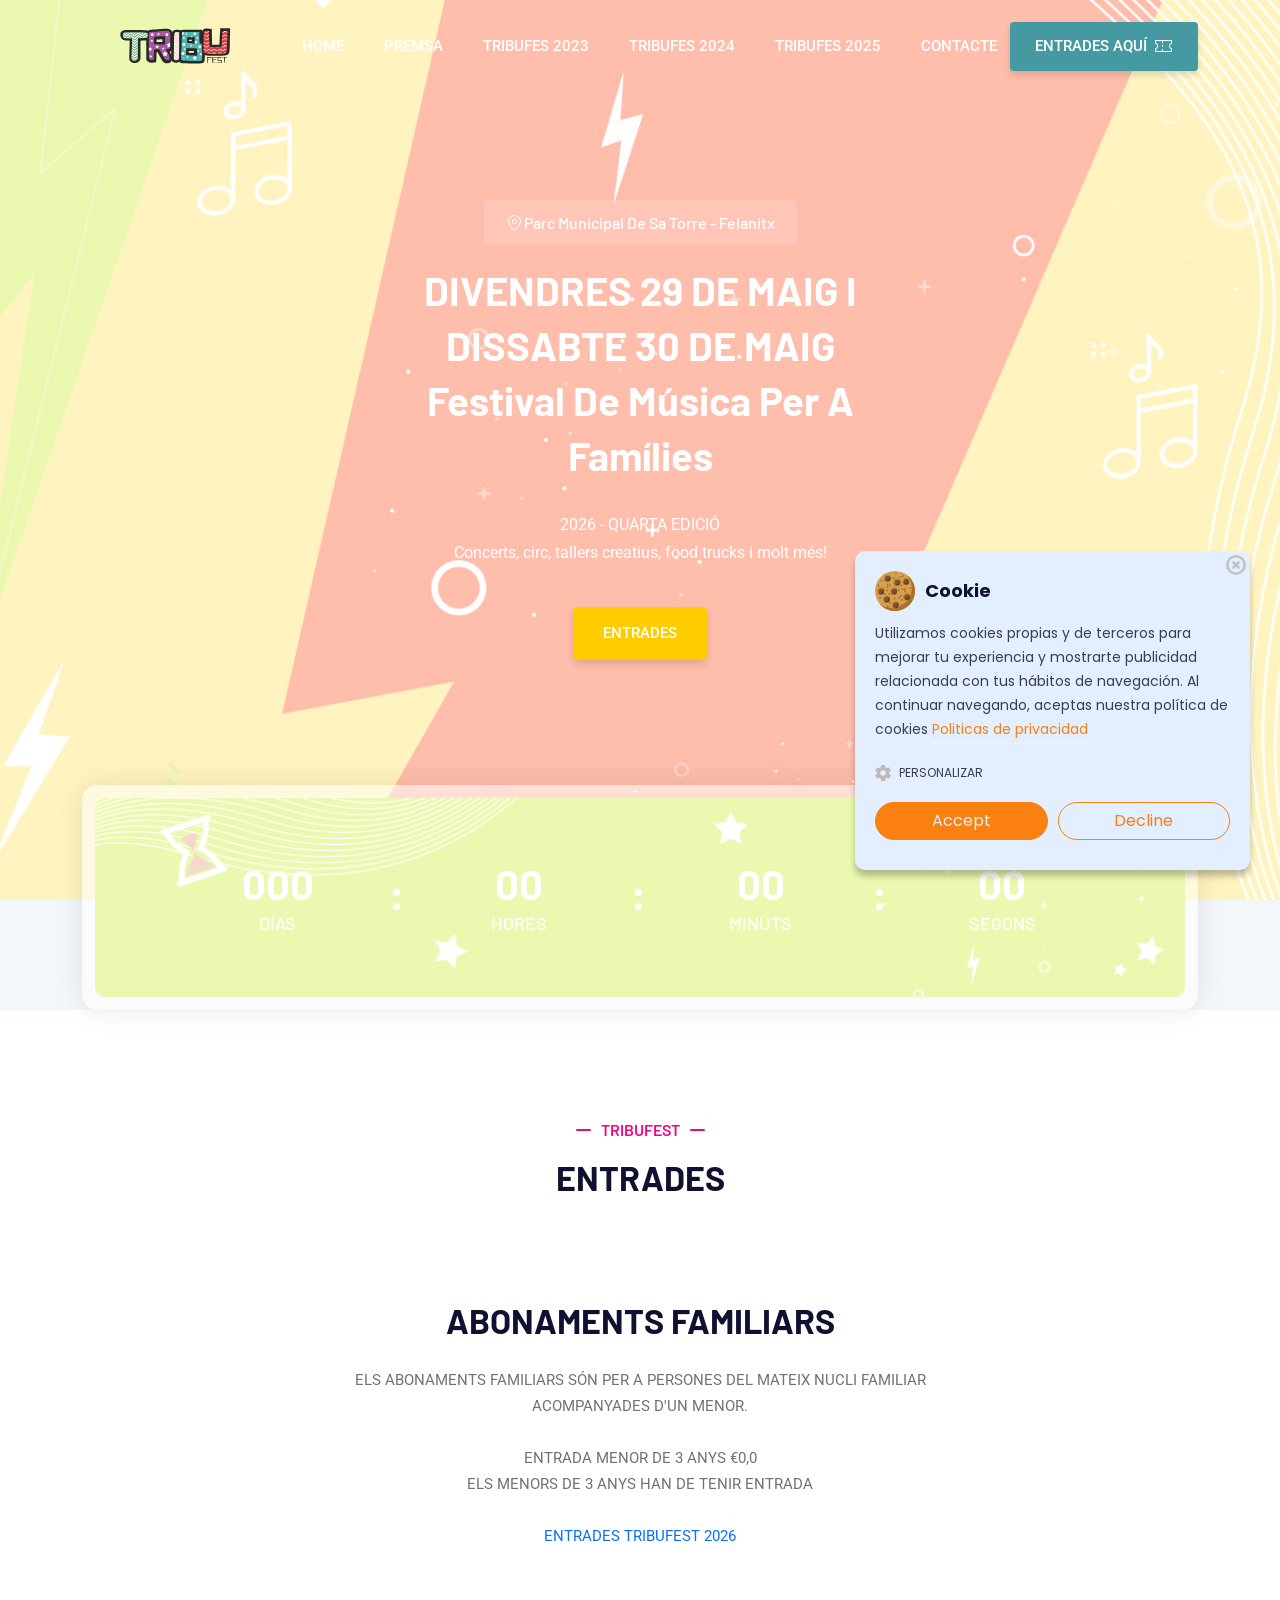
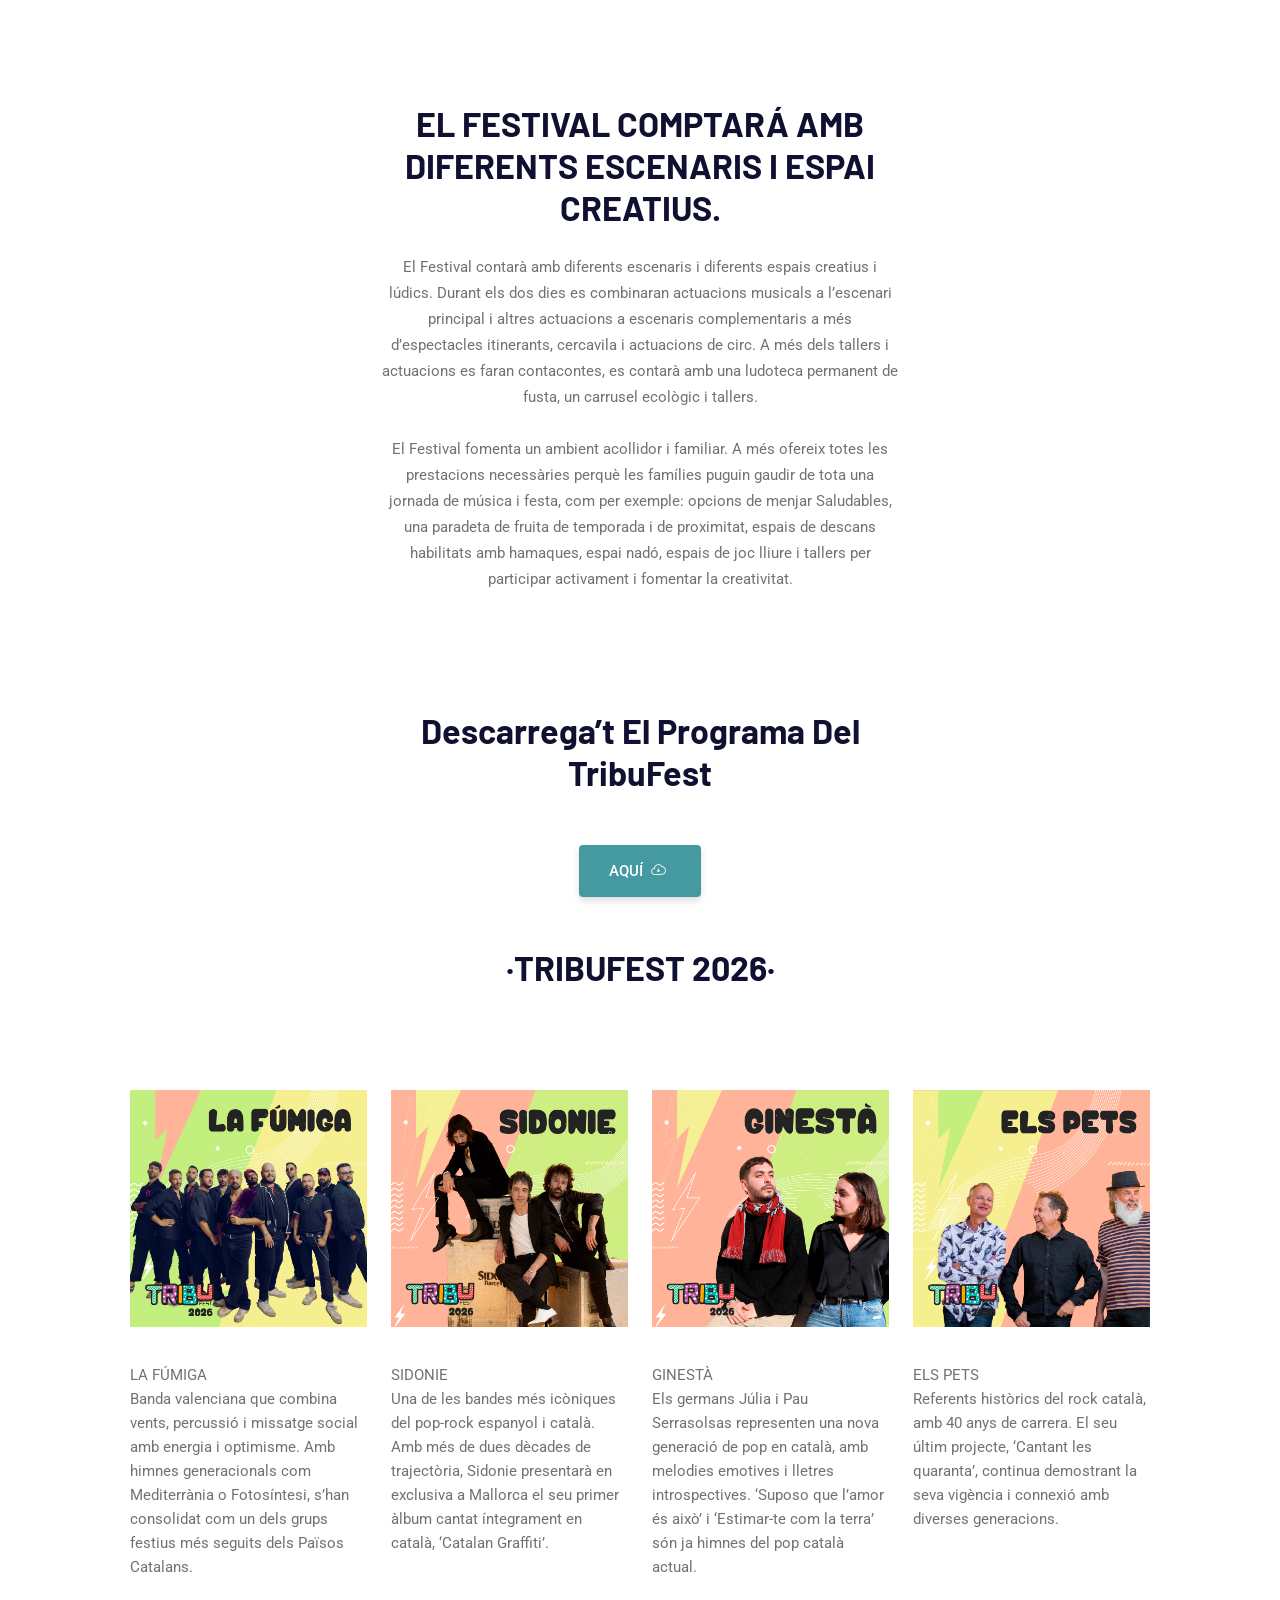
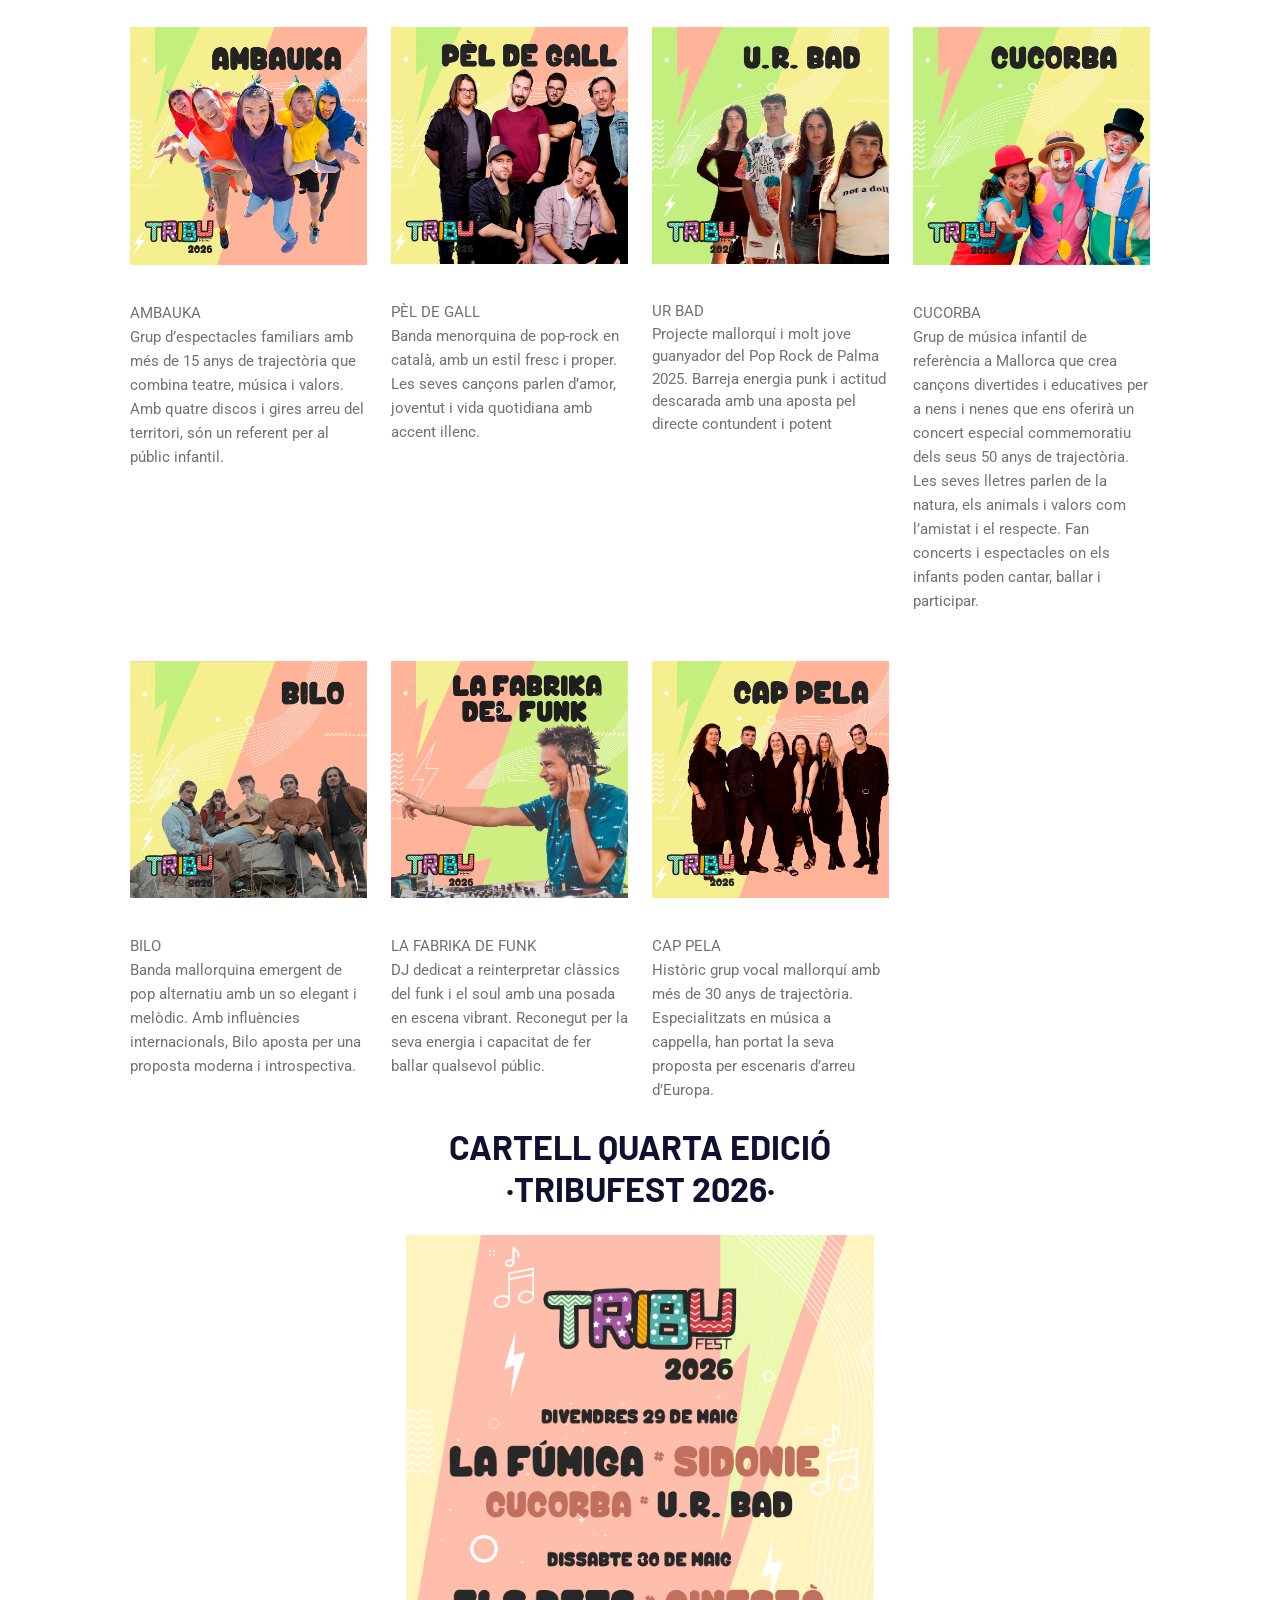
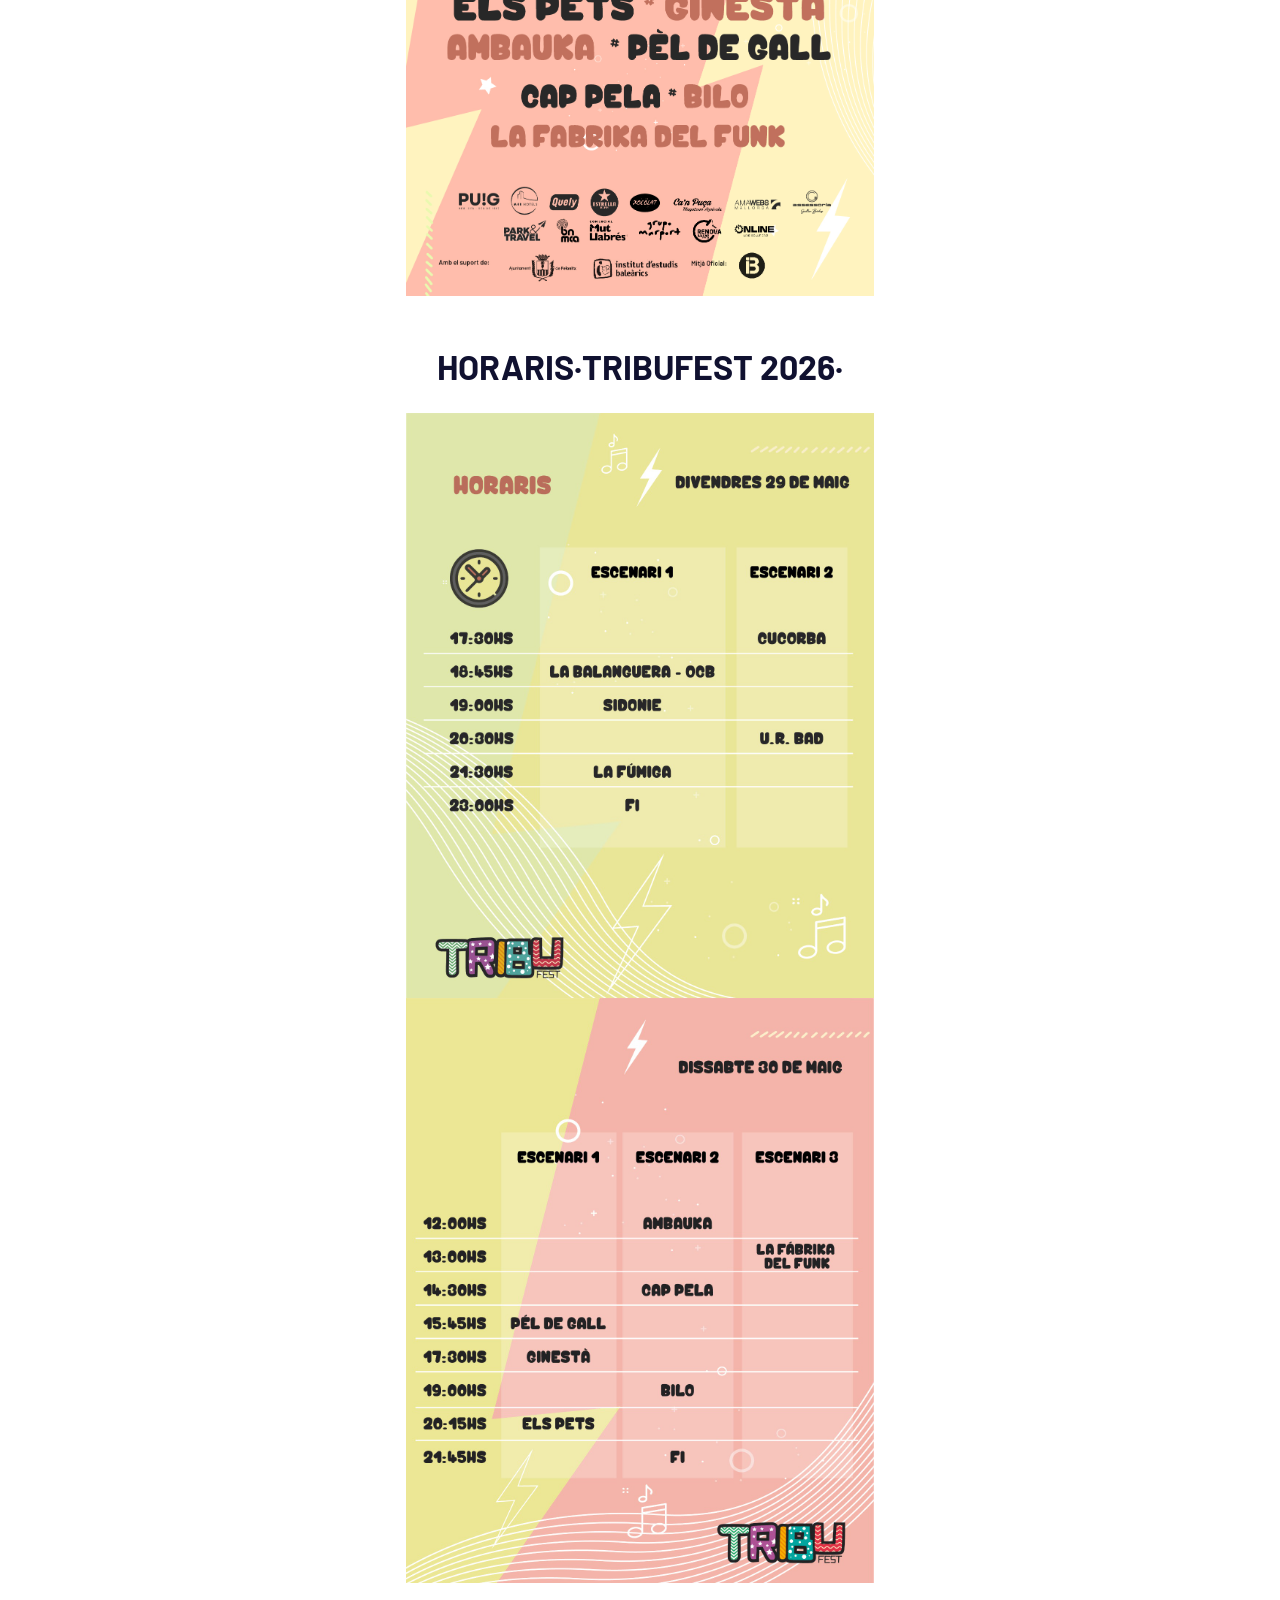
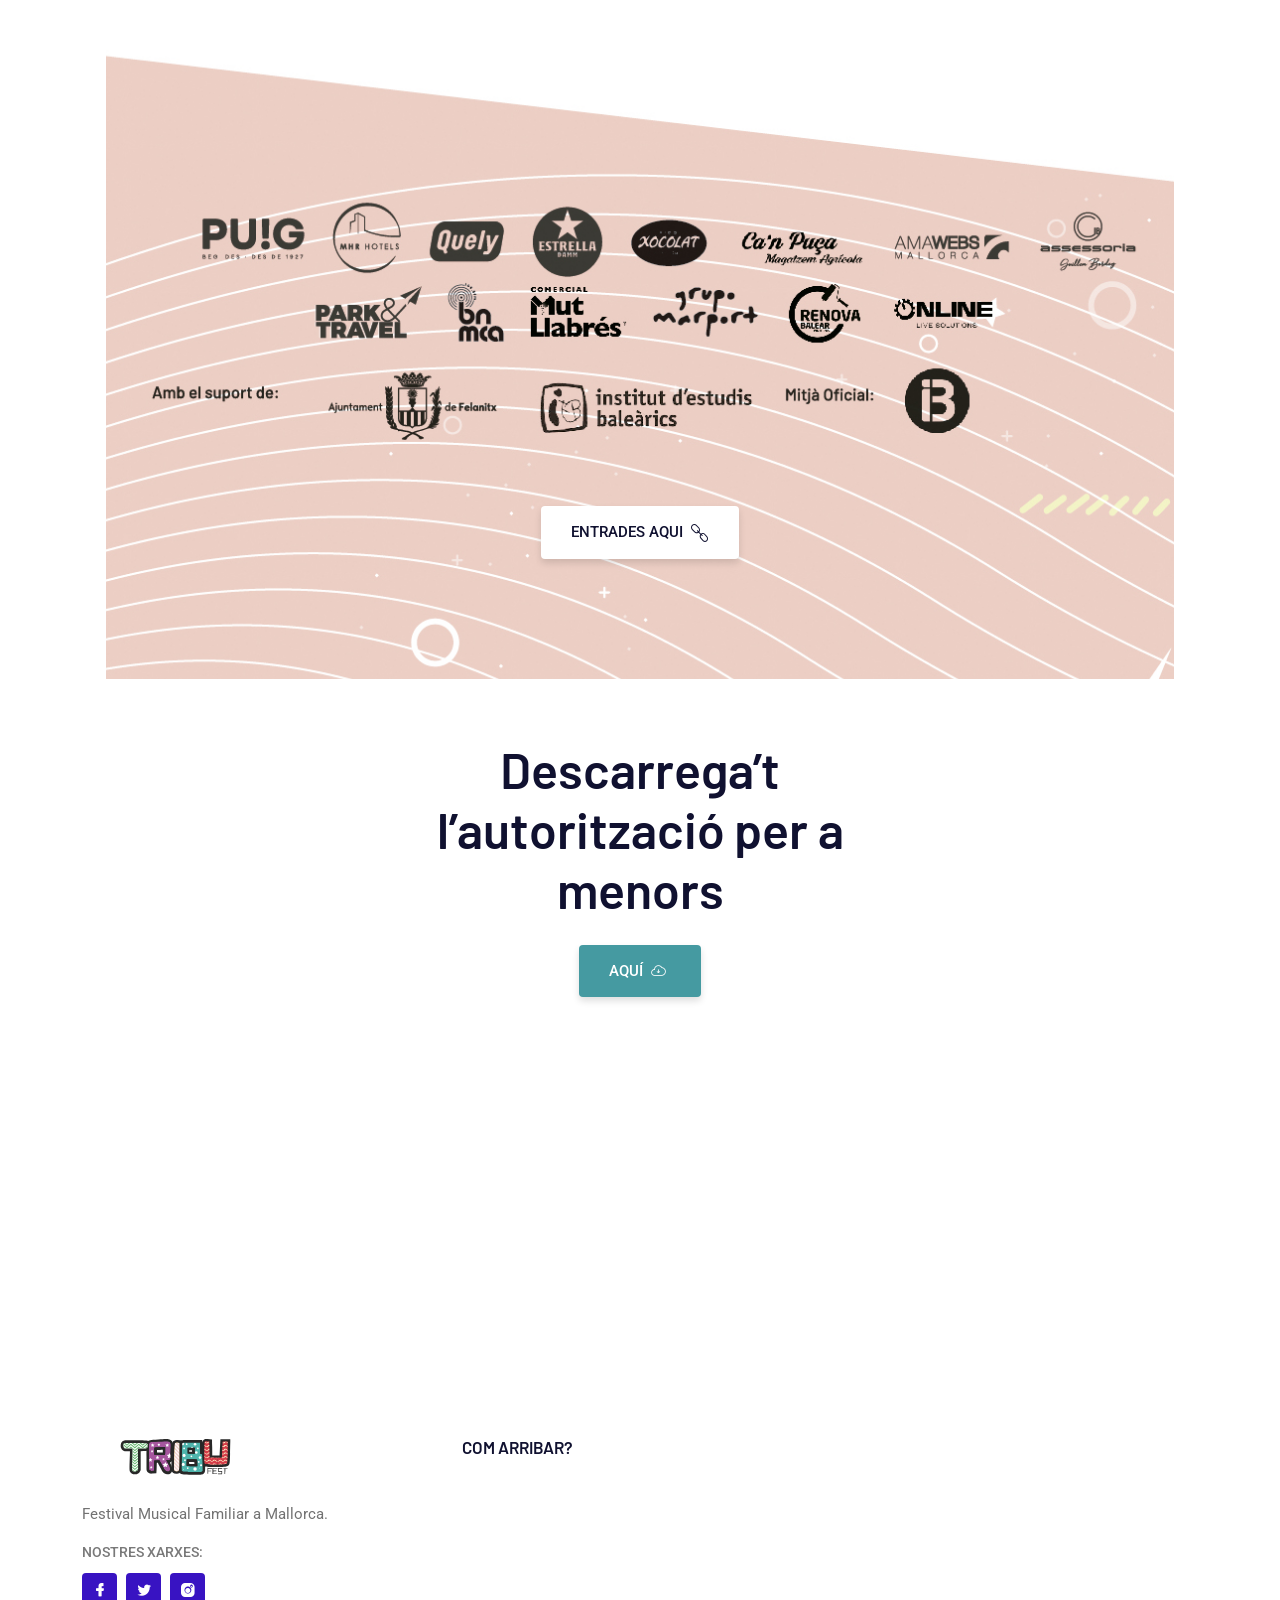
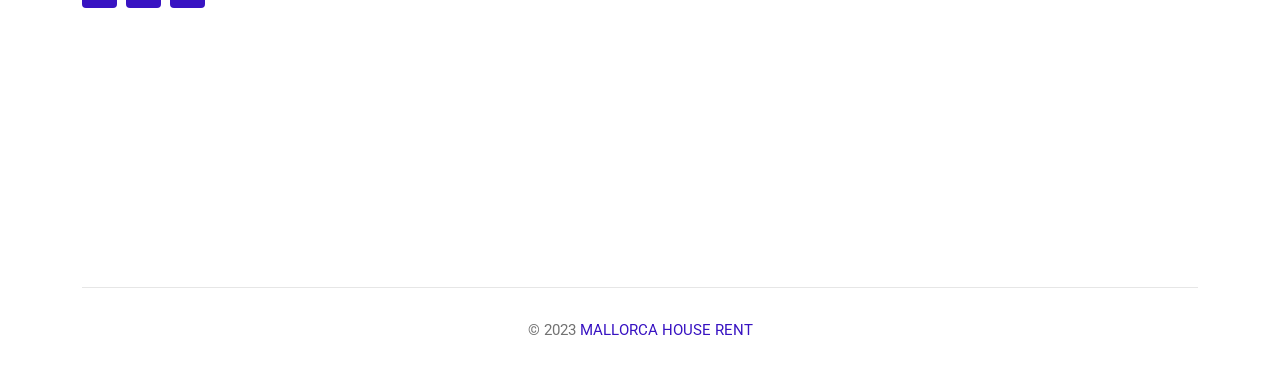
==== web/index.html @ 6c6404d5 "Importar la web publicada Co-Authored-By: Claude Opus 5.5 <noreply@anthropic.com> Claude-Session: ht" ====
<!DOCTYPE html>
<html class="no-js" lang="zxx">

<head>
    <meta charset="utf-8" />
    <meta http-equiv="x-ua-compatible" content="ie=edge" />
    <title>TRIBUFEST 2026</title>
    <meta name="description" content="" />
    <meta name="viewport" content="width=device-width, initial-scale=1" />
    <link rel="shortcut icon" type="image/x-icon" href="assets/images/favicon.svg" />

    <!-- ========================= CSS here ========================= -->
    <link rel="stylesheet" href="assets/css/bootstrap.min.css" />
    <link rel="stylesheet" href="assets/css/LineIcons.3.0.css" />
    <link rel="stylesheet" href="assets/css/animate.css" />
    <link rel="stylesheet" href="assets/css/tiny-slider.css" />
    <link rel="stylesheet" href="assets/css/glightbox.min.css" />
    <link rel="stylesheet" href="assets/css/main.css" />

<!-- Google tag (gtag.js) -->
<script async src="https://www.googletagmanager.com/gtag/js?id=AW-11187480330">
</script>
<script>
  window.dataLayer = window.dataLayer || [];
  function gtag(){dataLayer.push(arguments);}
  gtag('js', new Date());

  gtag('config', 'AW-11187480330');
</script>
</head>
 <!-- jQuery -->
    <script src="https://ajax.googleapis.com/ajax/libs/jquery/3.5.1/jquery.min.js"></script>
    
    <!-- Cookie Banner -->
    <link rel="stylesheet" href="cookiebanner.style.css">
    <script src="cookiebanner.script.js"></script>
    <style>
        *{margin:0;padding:0;text-decoration:none;list-style:none;box-sizing:border-box;}
    </style>
    <script>
        $(document).ready(function() {
            cookieBanner.init();
        });
    </script>
</head>


<body>
    <!--[if lte IE 9]>
      <p class="browserupgrade">
        You are using an <strong>outdated</strong> browser. Please
        <a href="https://browsehappy.com/">upgrade your browser</a> to improve
        your experience and security.
      </p>
    <![endif]-->

    <!-- Preloader -->
    <div class="preloader">
        <div class="preloader-inner">
            <div class="preloader-icon">
                <span></span>
                <span></span>
            </div>
        </div>
    </div>
    <!-- /End Preloader -->

    <!-- Start Header Area -->
    <header class="header navbar-area">
        <div class="container">
            <div class="row align-items-center">
                <div class="col-lg-12">
                    <div class="nav-inner">
                        <!-- Start Navbar -->
                        <nav class="navbar navbar-expand-lg">
                            <a class="navbar-brand" href="index.html">
                                <img src="assets/images/logo/logo.svg" alt="Logo">
                            </a>
                            <button class="navbar-toggler mobile-menu-btn" type="button" data-bs-toggle="collapse"
                                data-bs-target="#navbarSupportedContent" aria-controls="navbarSupportedContent"
                                aria-expanded="false" aria-label="Toggle navigation">
                                <span class="toggler-icon"></span>
                                <span class="toggler-icon"></span>
                                <span class="toggler-icon"></span>
                            </button>
                            <div class="collapse navbar-collapse sub-menu-bar" id="navbarSupportedContent">
                                <ul id="nav" class="navbar-nav ms-auto">
                                    <li class="nav-item">
                                        <a href="index.html" class="active" aria-label="Toggle navigation">HOME</a>
                                                                       </li>
                                    <li class="nav-item">
                                        <a href="" aria-label="Toggle navigation">PREMSA</a>
                                    </li>
                                    <li class="nav-item">
                                        <a href="https://www.tribufest.com/festival2023" aria-label="Toggle navigation">TRIBUFES 2023</a>
                                    </li>
                                    <li class="nav-item">
                                        <a href="https://www.tribufest.com/festival2024" aria-label="Toggle navigation">TRIBUFES 2024</a>
                                    </li>
                                                                        <li class="nav-item">
                                        <a href="https://tribufest.com/festival2025" aria-label="Toggle navigation">TRIBUFES 2025</a>
                                    </li>
            
                                    <li class="nav-item">
                                        <a href="contacto.html" aria-label="Toggle navigation">CONTACTE</a>
                                    </li>
                                </ul>
                            </div> <!-- navbar collapse -->
                            <div class="button">
                                <a href="https://entradium.com/events/tribufest-2026-felanitx" class="btn">ENTRADES AQUÍ<i class="lni lni-ticket"></i></a>
                            </div>
                        </nav>
                        <!-- End Navbar -->
                    </div>
                </div>
            </div> <!-- row -->
        </div> <!-- container -->
    </header>
    <!-- End Header Area -->

    <!-- Start Hero Area -->
    <section class="hero-area">
        <div class="main__circle"></div>
        <div class="main__circle2"></div>
        <div class="main__circle3"></div>
        <div class="main__circle4"></div>
        <div class="container">
            <div class="row align-items-center">
                <div class="col-lg-6 offset-lg-3 col-md-12 col-12">
                    <div class="hero-content">
                        <h5 class="wow zoomIn" data-wow-delay=".2s"><i class="lni lni-map-marker"></i>Parc Municipal De Sa Torre - Felanitx</h5>
                        <h2 class="wow fadeInUp" data-wow-delay=".4s"> DIVENDRES 29 DE MAIG
I DISSABTE 30 DE MAIG<br>
                        Festival de Música per a famílies</h2>
                        <p class="wow fadeInUp" data-wow-delay=".6s">2026 - QUARTA EDICIÓ<BR>
                           Concerts, circ, tallers creatius, food trucks i molt més!</p>
                        <div class="button wow fadeInUp" data-wow-delay=".8s">
                          <a href="https://entradium.com/events/tribufest-2026-felanitx/" class="btn ">ENTRADES</a>
                        </div>
                    </div>
                </div>
            </div>
        </div>
    </section>
    <!-- End Hero Area -->

    <!-- Start Count Down Area -->
    <div class="count-down">
        <div class="container">
            <div class="row">
                <div class="col-12">
                    <div class="box-head">
                        <div class="box-content">
                            <div class="box">
                                <h1 id="days">000</h1>
                                <h2 id="daystxt">DÍAS</h2>
                            </div>
                            <div class="box">
                                <h1 id="hours">00</h1>
                                <h2 id="hourstxt">HORES</h2>
                            </div>
                            <div class="box">
                                <h1 id="minutes">00</h1>
                                <h2 id="minutestxt">MINUTS</h2>
                            </div>
                            <div class="box">
                                <h1 id="seconds">00</h1>
                                <h2 id="secondstxt">SEGONS</h2>
                            </div>
                        </div>
                    </div>
                </div>
            </div>
        </div>
    </div>
    <!-- End Count Down Area -->

  

    <!-- Start Pricing Table Area -->
    <section id="pricing" class="pricing-table section extra-page bg-white">
        <div class="container">
            <div class="row">
                <div class="col-12">
                    <div class="section-title">
                        <h3 class="wow zoomIn" data-wow-delay=".2s">TRIBUFEST</h3>
                      <h2 class="wow fadeInUp" data-wow-delay=".4s">
  ENTRADES</h2>
                        <p class="wow fadeInUp" data-wow-delay=".6s">&nbsp;</p>
                    </div>
                </div>
            </div>
            <div class="row">
                <div class="col-lg-4 col-md-6 col-12 wow fadeInUp" data-wow-delay=".4s">
                   
</div>
</div>



   </div>
<div class=section-title>

<h2 class="wow fadeInUp" data-wow-delay=.4s>ABONAMENTS FAMILIARS</h2>
<p>ELS ABONAMENTS FAMILIARS SÓN PER A PERSONES DEL MATEIX NUCLI FAMILIAR ACOMPANYADES D'UN MENOR.</p>
<p>&nbsp;</p>
<p>ENTRADA MENOR DE 3 ANYS €0,0</p>
<p>ELS MENORS DE 3 ANYS HAN DE TENIR ENTRADA</p>
<p>&nbsp;</p>
<p><a href='https://widget.tribufest.com/events/tribufest-2026-felanitx' class='cro-widget'>ENTRADES TRIBUFEST 2026 </a><script type="text/javascript" src='https://core.entradium.com/widget_import_all.js'></script>
</p>
<p class="wow fadeInUp" data-wow-delay=.6s>&nbsp;</p>
<p class="wow fadeInUp" data-wow-delay=.6s>&nbsp;</p>
<p class="wow fadeInUp" data-wow-delay=.6s>&nbsp;</p>
<p class="wow fadeInUp" data-wow-delay=.6s>&nbsp;</p>
</div>
</div>
 <!-- End Call Action Area -->
 

</div>
</div>
</div>
</div>
 <div class=container>
<div class=row>
<div class=col-12>
<div class=section-title>

<h2 class="wow fadeInUp" data-wow-delay=.4s>EL fESTIVAL cOMPTARÁ aMB dIFERENTS eSCENARIS i  eSPAI cREATIUS.</h2>
<p class="wow fadeInUp" data-wow-delay=.6s>El Festival contarà amb diferents escenaris i diferents espais creatius i lúdics.  Durant els dos dies es combinaran actuacions musicals a l’escenari principal i  altres actuacions a escenaris complementaris a més d’espectacles itinerants, cercavila i actuacions de circ. A més dels tallers i actuacions es faran contacontes, es contarà amb una ludoteca permanent de fusta, un carrusel  ecològic i tallers.</p>
<p class="wow fadeInUp" data-wow-delay=.6s>&nbsp;</p>
<p class="wow fadeInUp" data-wow-delay=.6s>El Festival fomenta un ambient acollidor i familiar. A més ofereix totes les<br>
  prestacions necessàries perquè les famílies puguin gaudir de tota una jornada de  música i festa, com per exemple: opcions de menjar Saludables, una paradeta de  fruita de temporada i de proximitat, espais de descans habilitats amb hamaques,
  espai nadó, espais de joc lliure i tallers per participar activament i fomentar la
  creativitat.</p>
<p class="wow fadeInUp" data-wow-delay=.6s>&nbsp;</p>
</div>
 <!-- Start Call Action Area -->
  <div class=container>
<div class=row>
<div class=col-12>
<div class=section-title>

<h2 class="wow fadeInUp" data-wow-delay=.4s>
  <br>Descarrega’t el programa del TribuFest</h2>

<p class="wow fadeInUp" data-wow-delay=.6s>&nbsp;</p>
<div class="button wow fadeInUp" data-wow-delay=".8s">
                            <a href="https://www.tribufest.com/PROGRAMA_TRIBUFEST_2026.PDF"target="_blank" class="btn">AQUÍ&nbsp;&nbsp;<i class="lni lni-cloud-download"></i></a>
      </div>
</div>
</div>
</div>
 <!-- End Call Action Area -->
  <div class=container>
<div class=row>
<div class=col-12>
<div class=section-title>

<h2 class="wow fadeInUp" data-wow-delay=.4s> ·TRIBUFEST 2026· <br>
</h2>
<p class="wow fadeInUp" data-wow-delay=.6s>&nbsp;</p>
</div>
</div>
</div>
<div class=all-speakers>
<div class=row>
<div class="col-lg-3 col-md-4 col-12 wow fadeInUp" data-wow-delay=.2s>

<div class=single-speaker>
<div class=top-content>
<div class=image>
<img src="assets/images/speakers/artist-img1.jpg" alt="#" data-pagespeed-url-hash=1800162736 onload="pagespeed.CriticalImages.checkImageForCriticality(this);">
</div>

</div>
<div class=name>
<h3>&nbsp;</h3>
<p>LA FÚMIGA<br>
  Banda valenciana que combina vents, percussió i missatge social amb energia i optimisme. Amb himnes generacionals com Mediterrània o Fotosíntesi, s’han consolidat com un dels grups festius més seguits dels Països Catalans.</p>
<p>&nbsp;</p>
<p>&nbsp;</p>
</div>
</div>

</div>
<div class="col-lg-3 col-md-4 col-12 wow fadeInUp" data-wow-delay=.4s>

<div class=single-speaker>
<div class=top-content>
<div class=image>
<img src="assets/images/speakers/artist-img2.jpg" alt="#" data-pagespeed-url-hash=2094662657 onload="pagespeed.CriticalImages.checkImageForCriticality(this);">
</div>

</div>
<div class=name>
<h3>&nbsp;</h3>
<p>SIDONIE</p>
<p>Una de les bandes més icòniques del pop-rock espanyol i català. Amb més de dues dècades de trajectòria, Sidonie presentarà en exclusiva a Mallorca el seu primer àlbum cantat íntegrament en català, ‘Catalan Graffiti’.<br>
</p>
<p>&nbsp;</p>
<p>&nbsp;</p>
</div>
</div>

</div>
<div class="col-lg-3 col-md-4 col-12 wow fadeInUp" data-wow-delay=.6s>

<div class=single-speaker>
<div class=top-content>
<div class=image>
<img src="assets/images/speakers/artist-img4.jpg" alt="#" data-pagespeed-url-hash=2389162578 onload="pagespeed.CriticalImages.checkImageForCriticality(this);">
</div>

</div>
<div class=name>
<h3>&nbsp;</h3>
<p>GINESTÀ<br>
  Els germans Júlia i Pau Serrasolsas representen una nova generació de pop en català, amb melodies emotives i lletres introspectives. ‘Suposo que l’amor és això’ i ‘Estimar-te com la terra’ són ja himnes del pop català actual.</p>
<p>&nbsp;</p>
<p>&nbsp;</p>
</div>
</div>

</div>
<div class="col-lg-3 col-md-4 col-12 wow fadeInUp" data-wow-delay=.8s>

<div class=single-speaker>
<div class=top-content>
<div class=image>
<img src="assets/images/speakers/artist-img3.jpg" alt="#" data-pagespeed-url-hash=2683662499 onload="pagespeed.CriticalImages.checkImageForCriticality(this);">
</div>
</div>
<div class=name>
<h3>&nbsp;</h3>
<p>ELS PETS<br>
  Referents històrics del rock català, amb 40 anys de carrera. El seu últim projecte, ‘Cantant les quaranta’, continua demostrant la seva vigència i connexió amb diverses generacions.</p>
<p>&nbsp;</p>
</div>
</div>

</div>
<div class="col-lg-3 col-md-4 col-12 wow fadeInUp" data-wow-delay=.8s>

<div class=single-speaker>
<div class=top-content>
<div class=image>
<img src="assets/images/speakers/artist-img5.jpg" alt="#" data-pagespeed-url-hash=2683662499 onload="pagespeed.CriticalImages.checkImageForCriticality(this);">
</div>
</div>
<div class=name>
<h3>&nbsp;</h3>
<p>AMBAUKA<br>
  Grup d’espectacles familiars amb més de 15 anys de trajectòria que combina teatre, música i valors. Amb quatre discos i gires arreu del territori, són un referent per al públic infantil.<br>
</p>
<p>&nbsp;</p>
<p>&nbsp;</p>
</div>
</div>

</div>
<div class="col-lg-3 col-md-4 col-12 wow fadeInUp" data-wow-delay=.4s>

<div class=single-speaker>
<div class=top-content>
<div class=image>
<img src="assets/images/speakers/artist-img6.jpg" alt="#" data-pagespeed-url-hash=3272662341 onload="pagespeed.CriticalImages.checkImageForCriticality(this);">
</div>

</div>
<div class=name>
<h3>&nbsp;</h3>
<p>PÈL DE GALL<br>
  Banda menorquina de pop-rock en català, amb un estil fresc i proper. Les seves cançons parlen d’amor, joventut i vida quotidiana amb accent illenc.</p>
<p>&nbsp;</p>
</div>
</div>

</div>
<div class="col-lg-3 col-md-4 col-12 wow fadeInUp" data-wow-delay=.6s>

<div class=single-speaker>
<div class=top-content>
<div class=image>
<img src="assets/images/speakers/artist-img7.jpg" alt="#" data-pagespeed-url-hash=3567162262 onload="pagespeed.CriticalImages.checkImageForCriticality(this);">
</div>

</div>
<h3>&nbsp;</h3>
UR BAD<br>
Projecte mallorquí i molt jove guanyador del Pop Rock de Palma 2025. Barreja energia punk i actitud descarada amb una aposta pel directe contundent i potent</div>

</div>
<div class="col-lg-3 col-md-4 col-12 wow fadeInUp" data-wow-delay=.8s>

<div class=single-speaker>
<div class=top-content>
<div class=image>
<img src="assets/images/speakers/artist-img8.jpg" alt="#" data-pagespeed-url-hash=2683662499 onload="pagespeed.CriticalImages.checkImageForCriticality(this);">
</div>
</div>
<div class=name>
<h3>&nbsp;</h3>
<p>CUCORBA<br>
  Grup de música infantil de referència a Mallorca que crea cançons divertides i educatives per a nens i nenes que ens oferirà un concert especial commemoratiu dels seus 50 anys de trajectòria. Les seves lletres parlen de la natura, els animals i valors com l’amistat i el respecte. Fan concerts i espectacles on els infants poden cantar, ballar i participar.</p>
<p>&nbsp;</p>
<p>&nbsp;</p>
</div>
</div>
</div>
<div class="col-lg-3 col-md-4 col-12 wow fadeInUp" data-wow-delay=.8s>

<div class=single-speaker>
<div class=top-content>
<div class=image>
<img src="assets/images/speakers/artist-img9.jpg" alt="#" data-pagespeed-url-hash=2683662499 onload="pagespeed.CriticalImages.checkImageForCriticality(this);">
</div>
</div>
<div class=name>
<h3>&nbsp;</h3>
<p>BILO<br>
  Banda mallorquina emergent de pop alternatiu amb un so elegant i melòdic. Amb influències internacionals, Bilo aposta per una proposta moderna i introspectiva.</p>
<p>&nbsp;</p>
</div>
</div>
</div>
<div class="col-lg-3 col-md-4 col-12 wow fadeInUp" data-wow-delay=.8s>

<div class=single-speaker>
<div class=top-content>
<div class=image>
<img src="assets/images/speakers/artist-img10.jpg" alt="#" data-pagespeed-url-hash=2683662499 onload="pagespeed.CriticalImages.checkImageForCriticality(this);">
</div>
</div>
<div class=name>
<h3>&nbsp;</h3>
<p>LA FABRIKA DE FUNK<br>
  DJ dedicat a reinterpretar clàssics del funk i el soul amb una posada en escena vibrant. Reconegut per la seva energia i capacitat de fer ballar qualsevol públic.</p>
<p>&nbsp;</p>
<p>&nbsp;</p>
</div>
</div>
</div>
<div class="col-lg-3 col-md-4 col-12 wow fadeInUp" data-wow-delay=.8s>

<div class=single-speaker>
<div class=top-content>
<div class=image>
<img src="assets/images/speakers/artist-img11.jpg" alt="#" data-pagespeed-url-hash=2683662499 onload="pagespeed.CriticalImages.checkImageForCriticality(this);">
</div>
</div>
<div class=name>
<h3>&nbsp;</h3>
<p>CAP PELA<br>
  Històric grup vocal mallorquí amb més de 30 anys de trajectòria. Especialitzats en música a cappella, han portat la seva proposta per escenaris d’arreu d’Europa.</p>
<p>&nbsp;</p>
</div>
</div>
</div>
<div class="col-lg-3 col-md-4 col-12 wow fadeInUp" data-wow-delay=.8s>

<div class=single-speaker>
<div class=top-content>
<div class=image>
<img src="assets/images/speakers/artist-imgBLANK.jpg" alt="#" data-pagespeed-url-hash=2683662499 onload="pagespeed.CriticalImages.checkImageForCriticality(this);">
</div>
</div>
<div class=name>
<h3>&nbsp;</h3>
<p>&nbsp;</p>
<p>&nbsp;</p>
<p>&nbsp;</p>
</div>
</div>
</div>

</div>
</div>
</div>
</div>
 <div class=container>
<div class=row>
<div class=col-12>
<div class=section-title>
  <h2 class="wow fadeInUp" data-wow-delay=.4s>CARTELL QUARTA EDICIÓ ·TRIBUFEST 2026· <br>
  </h2>
  <p class="wow fadeInUp" data-wow-delay=.6s><img src="assets/images/call-action/tribufest.jpg" alt=""></p>
</div>
</div>
 <div class=container>
<div class=row>
<div class=col-12>
<div class=section-title>
  <h2 class="wow fadeInUp" data-wow-delay=.4s>HORARIS·TRIBUFEST 2026· <br>
  </h2>
  <p class="wow fadeInUp" data-wow-delay=.6s><img src="assets/images/speakers/horaris_2.jpg"><img src="assets/images/speakers/horaris_1.jpg"></p>
</div>


 <!-- Start Call Action Area -->
    <section class="call-action overlay">
        <div class="container">
            <div class="row align-items-center">
                <div class="col-lg-8 offset-lg-2 col-md-12 col-12">
                    <div class="inner-content">
                        <div class="text">
                            
                            <h2 class="wow fadeInUp" data-wow-delay=".4s">&nbsp;</h2>
                            <h2 class="wow fadeInUp" data-wow-delay=".4s">&nbsp;</h2>
                            <h2 class="wow fadeInUp" data-wow-delay=".4s"><br></h2>
                            <h2 class="wow fadeInUp" data-wow-delay=".4s">&nbsp;</h2>
                            <h2 class="wow fadeInUp" data-wow-delay=".4s">&nbsp;</h2>
                            <p data-wow-delay=".4s">&nbsp;</p>
                          <p data-wow-delay=".4s">&nbsp;</p>
                        </div>
                        <div class="button wow fadeInUp" data-wow-delay=".8s">
                          <a href="https://entradium.com/events/tribufest-2026-felanitx/"target="_blank" class="btn">ENTRADES AQUI<i class="lni lni-link"></i></i></i></a>
                        </div>
                    </div>
                </div>
            </div>
        </div>
    </section>
    <!-- End Call Action Area -->
<div class=container>
<div class=row>
<div class=col-12>
<div class=section-title>

<h1 class="wow fadeInUp" data-wow-delay=.4s>
  <br>Descarrega’t l’autorització per a menors</h1>

<p class="wow fadeInUp" data-wow-delay=.6s>&nbsp;</p>
<div class="button wow fadeInUp" data-wow-delay=".8s">
                          <a href="https://www.tribufest.com/AUTORITZACIO DE MENOR.pdf"target="_blank" class="btn">AQUÍ&nbsp;&nbsp;<i class="lni lni-cloud-download"></i></a>
      </div>
</div>
</div>
</div>
</div>
 <div class=container>
<div class=row>
<div class=col-12>
<div class=section-title>
  <p class="wow fadeInUp" data-wow-delay=.6s>&nbsp;</p>
  <p class="wow fadeInUp" data-wow-delay=.6s>&nbsp;</p>
  <p class="wow fadeInUp" data-wow-delay=.6s>&nbsp;</p>
  <p class="wow fadeInUp" data-wow-delay=.6s>&nbsp;</p>
<p class="wow fadeInUp" data-wow-delay=.6s>&nbsp;</p>
</div>
</div>
</div>

</div>
</div>
</div>
</div>
 
                    </div>
                </div>
            </div>
        </div>
    </section>
    
</div>
</div>
</div>

    <!-- Start Footer Area -->
    <footer class="footer">
        <!-- Start Footer Top -->
        <div class="footer-top">
            <div class="container">
                <div class="inner-content">
                    <div class="row">
                        <div class="col-lg-4 col-md-6 col-12">
                            <!-- Single Widget -->
                            <div class="single-footer f-about">
                                <div class="logo">
                                    <a href="index.html">
                                        <img src="assets/images/logo/dark-logo.svg" alt="#">
                                    </a>
                                </div>
                                <p>Festival Musical Familiar a Mallorca.</p>
                                <span class="social-title">
                                    NOSTRES XARXES:
                                </span>
                                <ul class="social">
                                    <li>
                                        <a href="https://www.facebook.com/profile.php?id=100089940652784"><i class="lni lni-facebook-filled"></i></a>
                                    </li>
                                    <li>
                                        <a href="https://twitter.com/tribufest?t=xeV65v8RTWvbNo2dMLuTng&s=08"><i class="lni lni-twitter-filled"></i></a>
                                    </li>
                                    <li>
                                        <a href="https://www.instagram.com/tribu.fest"><i class="lni lni-instagram-filled"></i></a>
                                    </li>
                                   
                                </ul>
                            </div>
                            <!-- End Single Widget -->
                        </div>
                        <div class="col-lg-2 col-md-6 col-12">
                            <!-- Single Widget -->
                            <div class="single-footer f-link">
                                <h3>COM ARRIBAR?</h3>
                                <ul>
                                    <li><iframe src="https://www.google.com/maps/embed?pb=!1m18!1m12!1m3!1d3079.949258493812!2d3.1520268749846894!3d39.470475012689114!2m3!1f0!2f0!3f0!3m2!1i1024!2i768!4f13.1!3m3!1m2!1s0x12964db916952b6f%3A0xd87fd1fcb30a032c!2sParc%20Municipal%20de%20la%20Torre!5e0!3m2!1ses-419!2sar!4v1682605754274!5m2!1ses-419!2sar" width="400" height="300" style="border:0;" allowfullscreen="" loading="lazy" referrerpolicy="no-referrer-when-downgrade"></iframe></li>
                                    <li></li>
                                    <li></li>
                                    <li></li>
                                    <li></li>
                                </ul>
                            </div>
                            <!-- End Single Widget -->
                       
                            <!-- End Single Widget -->
                       
                            <!-- End Single Widget -->
                        </div>
                    </div>
                </div>
            </div>
        </div>
        <!--/ End Footer Top -->
        <!-- Start Copyright Area -->
        <div class="copyright">
            <div class="container">
                <div class="inner-content">
                    <div class="row">
                        <div class="col-12">
                            <p class="copyright-text">© 2023  <a href="https://www.mallorcahouserent.com/"
                                    rel="https://www.mallorcahouserent.com/" target="_blank">MALLORCA HOUSE RENT </a>
                            </p>
                        </div>
                    </div>
                </div>
            </div>
        </div>
        <!-- End Copyright Area -->
    </footer>
    <!--/ End Footer Area -->

    <!-- ========================= scroll-top ========================= -->
    <a href="#" class="scroll-top">
        <i class="lni lni-chevron-up"></i>
    </a>

    <!-- ========================= JS here ========================= -->
    <script src="assets/js/bootstrap.min.js"></script>
    <script src="assets/js/wow.min.js"></script>
    <script src="assets/js/tiny-slider.js"></script>
    <script src="assets/js/glightbox.min.js"></script>
    <script src="assets/js/count-up.min.js"></script>
    <script src="assets/js/main.js"></script>
    <script>
        //========= glightbox
        GLightbox({
            'href': 'https://www.youtube.com/watch?v=Gxw45q3Ga3k',
            'type': 'video',
            'source': 'youtube', //vimeo, youtube or local
            'width': 900,
            'autoplayVideos': true,
        });

        //========= testimonial 
        tns({
            container: '.testimonial-slider',
            items: 3,
            slideBy: 'page',
            autoplay: false,
            mouseDrag: true,
            gutter: 0,
            nav: true,
            controls: false,
            controlsText: ['<i class="lni lni-arrow-left"></i>', '<i class="lni lni-arrow-right"></i>'],
            responsive: {
                0: {
                    items: 1,
                },
                540: {
                    items: 1,
                },
                768: {
                    items: 2,
                },
                992: {
                    items: 2,
                },
                1170: {
                    items: 3,
                }
            }
        });
    </script>
    <script>
        const finaleDate = new Date("MAY 29, 2026 11:00:00").getTime();

        const timer = () => {
            const now = new Date().getTime();
            let diff = finaleDate - now;
            if (diff < 0) {
                document.querySelector('.alert').style.display = 'block';
                document.querySelector('.container').style.display = 'none';
            }

            let days = Math.floor(diff / (1000 * 60 * 60 * 24));
            let hours = Math.floor(diff % (1000 * 60 * 60 * 24) / (1000 * 60 * 60));
            let minutes = Math.floor(diff % (1000 * 60 * 60) / (1000 * 60));
            let seconds = Math.floor(diff % (1000 * 60) / 1000);

            days <= 99 ? days = `0${days}` : days;
            days <= 9 ? days = `00${days}` : days;
            hours <= 9 ? hours = `0${hours}` : hours;
            minutes <= 9 ? minutes = `0${minutes}` : minutes;
            seconds <= 9 ? seconds = `0${seconds}` : seconds;

            document.querySelector('#days').textContent = days;
            document.querySelector('#hours').textContent = hours;
            document.querySelector('#minutes').textContent = minutes;
            document.querySelector('#seconds').textContent = seconds;

        }
        timer();
        setInterval(timer, 1000);
    </script>
</body>

</html>
---- web/assets/css/main.css ----
/*======================================
    Variables
========================================*/
/*======================================
    Normalize CSS
========================================*/
@import url("https://fonts.googleapis.com/css2?family=Roboto:ital,wght@0,300;0,400;0,500;0,700;0,900;1,100;1,300;1,400;1,500;1,700;1,900&display=swap");
@import url("https://fonts.googleapis.com/css2?family=Barlow:ital,wght@0,100;0,200;0,300;0,400;0,500;0,600;0,700;0,800;1,100;1,200;1,300;1,400;1,500;1,600;1,700;1,800&display=swap");
html {
  scroll-behavior: smooth;
}

body {
  font-family: "Roboto", sans-serif;
  font-weight: normal;
  font-style: normal;
  color: #727272;
  overflow-x: hidden;
  font-size: 15px;
}

p {
  margin: 0;
  padding: 0;
  font-size: 15px;
  line-height: 24px;
}

* {
  margin: 0;
  padding: 0;
}

.navbar-toggler:focus,
a:focus,
input:focus,
textarea:focus,
button:focus,
.btn:focus,
.btn.focus,
.btn:not(:disabled):not(.disabled).active,
.btn:not(:disabled):not(.disabled):active {
  text-decoration: none;
  outline: none;
  outline: none !important;
  border-color: none !important;
  -webkit-box-shadow: none !important;
          box-shadow: none !important;
}

.form-check-input:checked {
  background-color: #3813c2;
  border-color: #3813c2;
}

select {
  -webkit-writing-mode: horizontal-tb !important;
  text-rendering: auto;
  color: #101130;
  letter-spacing: normal;
  word-spacing: normal;
  text-transform: none;
  text-indent: 0px;
  text-shadow: none;
  display: inline-block;
  text-align: start;
  -webkit-appearance: menulist;
     -moz-appearance: menulist;
          appearance: menulist;
  -webkit-box-sizing: border-box;
          box-sizing: border-box;
  -webkit-box-align: center;
      -ms-flex-align: center;
          align-items: center;
  white-space: pre;
  -webkit-rtl-ordering: logical;
  background-color: -internal-light-dark(white, #3b3b3b);
  cursor: default;
  margin: 0em;
  font: 400 14px;
  border-radius: 0px;
  border-width: 1px;
  border-style: solid;
  border-color: -internal-light-dark(#767676, #858585);
  -o-border-image: initial;
     border-image: initial;
}

span,
a {
  display: inline-block;
  text-decoration: none;
  transition: all 0.4s ease;
  -webkit-transition: all 0.4s ease;
  -moz-transition: all 0.4s ease;
}

audio,
canvas,
iframe,
img,
svg,
video {
  vertical-align: middle;
}

img {
  max-width: 100%;
}

h1,
h2,
h3,
h4,
h5,
h6 {
  font-weight: 600;
  margin: 0px;
  color: #101130;
  font-family: 'Barlow', sans-serif;
}

h1 a,
h2 a,
h3 a,
h4 a,
h5 a,
h6 a {
  color: inherit;
}

h1 {
  font-size: 50px;
}

h2 {
  font-size: 40px;
}

h3 {
  font-size: 30px;
}

h4 {
  font-size: 25px;
}

h5 {
  font-size: 20px;
}

h6 {
  font-size: 16px;
}

ul,
ol {
  margin: 0px;
  padding: 0px;
  list-style-type: none;
}

.mt-5 {
  margin-top: 5px;
}

.mt-10 {
  margin-top: 10px;
}

.mt-15 {
  margin-top: 15px;
}

.mt-20 {
  margin-top: 20px;
}

.mt-25 {
  margin-top: 25px;
}

.mt-30 {
  margin-top: 30px;
}

.mt-35 {
  margin-top: 35px;
}

.mt-40 {
  margin-top: 40px;
}

.mt-45 {
  margin-top: 45px;
}

.mt-50 {
  margin-top: 50px;
}

.mt-55 {
  margin-top: 55px;
}

.mt-60 {
  margin-top: 60px;
}

.mt-65 {
  margin-top: 65px;
}

.mt-70 {
  margin-top: 70px;
}

.mt-75 {
  margin-top: 75px;
}

.mt-80 {
  margin-top: 80px;
}

.mt-85 {
  margin-top: 85px;
}

.mt-90 {
  margin-top: 90px;
}

.mt-95 {
  margin-top: 95px;
}

.mt-100 {
  margin-top: 100px;
}

.mt-105 {
  margin-top: 105px;
}

.mt-110 {
  margin-top: 110px;
}

.mt-115 {
  margin-top: 115px;
}

.mt-120 {
  margin-top: 120px;
}

.mt-125 {
  margin-top: 125px;
}

.mt-130 {
  margin-top: 130px;
}

.mt-135 {
  margin-top: 135px;
}

.mt-140 {
  margin-top: 140px;
}

.mt-145 {
  margin-top: 145px;
}

.mt-150 {
  margin-top: 150px;
}

.mt-155 {
  margin-top: 155px;
}

.mt-160 {
  margin-top: 160px;
}

.mt-165 {
  margin-top: 165px;
}

.mt-170 {
  margin-top: 170px;
}

.mt-175 {
  margin-top: 175px;
}

.mt-180 {
  margin-top: 180px;
}

.mt-185 {
  margin-top: 185px;
}

.mt-190 {
  margin-top: 190px;
}

.mt-195 {
  margin-top: 195px;
}

.mt-200 {
  margin-top: 200px;
}

.mt-205 {
  margin-top: 205px;
}

.mt-210 {
  margin-top: 210px;
}

.mt-215 {
  margin-top: 215px;
}

.mt-220 {
  margin-top: 220px;
}

.mt-225 {
  margin-top: 225px;
}

.mb-5 {
  margin-bottom: 5px;
}

.mb-10 {
  margin-bottom: 10px;
}

.mb-15 {
  margin-bottom: 15px;
}

.mb-20 {
  margin-bottom: 20px;
}

.mb-25 {
  margin-bottom: 25px;
}

.mb-30 {
  margin-bottom: 30px;
}

.mb-35 {
  margin-bottom: 35px;
}

.mb-40 {
  margin-bottom: 40px;
}

.mb-45 {
  margin-bottom: 45px;
}

.mb-50 {
  margin-bottom: 50px;
}

.mb-55 {
  margin-bottom: 55px;
}

.mb-60 {
  margin-bottom: 60px;
}

.mb-65 {
  margin-bottom: 65px;
}

.mb-70 {
  margin-bottom: 70px;
}

.mb-75 {
  margin-bottom: 75px;
}

.mb-80 {
  margin-bottom: 80px;
}

.mb-85 {
  margin-bottom: 85px;
}

.mb-90 {
  margin-bottom: 90px;
}

.mb-95 {
  margin-bottom: 95px;
}

.mb-100 {
  margin-bottom: 100px;
}

.mb-105 {
  margin-bottom: 105px;
}

.mb-110 {
  margin-bottom: 110px;
}

.mb-115 {
  margin-bottom: 115px;
}

.mb-120 {
  margin-bottom: 120px;
}

.mb-125 {
  margin-bottom: 125px;
}

.mb-130 {
  margin-bottom: 130px;
}

.mb-135 {
  margin-bottom: 135px;
}

.mb-140 {
  margin-bottom: 140px;
}

.mb-145 {
  margin-bottom: 145px;
}

.mb-150 {
  margin-bottom: 150px;
}

.mb-155 {
  margin-bottom: 155px;
}

.mb-160 {
  margin-bottom: 160px;
}

.mb-165 {
  margin-bottom: 165px;
}

.mb-170 {
  margin-bottom: 170px;
}

.mb-175 {
  margin-bottom: 175px;
}

.mb-180 {
  margin-bottom: 180px;
}

.mb-185 {
  margin-bottom: 185px;
}

.mb-190 {
  margin-bottom: 190px;
}

.mb-195 {
  margin-bottom: 195px;
}

.mb-200 {
  margin-bottom: 200px;
}

.mb-205 {
  margin-bottom: 205px;
}

.mb-210 {
  margin-bottom: 210px;
}

.mb-215 {
  margin-bottom: 215px;
}

.mb-220 {
  margin-bottom: 220px;
}

.mb-225 {
  margin-bottom: 225px;
}

.pt-5 {
  padding-top: 5px;
}

.pt-10 {
  padding-top: 10px;
}

.pt-15 {
  padding-top: 15px;
}

.pt-20 {
  padding-top: 20px;
}

.pt-25 {
  padding-top: 25px;
}

.pt-30 {
  padding-top: 30px;
}

.pt-35 {
  padding-top: 35px;
}

.pt-40 {
  padding-top: 40px;
}

.pt-45 {
  padding-top: 45px;
}

.pt-50 {
  padding-top: 50px;
}

.pt-55 {
  padding-top: 55px;
}

.pt-60 {
  padding-top: 60px;
}

.pt-65 {
  padding-top: 65px;
}

.pt-70 {
  padding-top: 70px;
}

.pt-75 {
  padding-top: 75px;
}

.pt-80 {
  padding-top: 80px;
}

.pt-85 {
  padding-top: 85px;
}

.pt-90 {
  padding-top: 90px;
}

.pt-95 {
  padding-top: 95px;
}

.pt-100 {
  padding-top: 100px;
}

.pt-105 {
  padding-top: 105px;
}

.pt-110 {
  padding-top: 110px;
}

.pt-115 {
  padding-top: 115px;
}

.pt-120 {
  padding-top: 120px;
}

.pt-125 {
  padding-top: 125px;
}

.pt-130 {
  padding-top: 130px;
}

.pt-135 {
  padding-top: 135px;
}

.pt-140 {
  padding-top: 140px;
}

.pt-145 {
  padding-top: 145px;
}

.pt-150 {
  padding-top: 150px;
}

.pt-155 {
  padding-top: 155px;
}

.pt-160 {
  padding-top: 160px;
}

.pt-165 {
  padding-top: 165px;
}

.pt-170 {
  padding-top: 170px;
}

.pt-175 {
  padding-top: 175px;
}

.pt-180 {
  padding-top: 180px;
}

.pt-185 {
  padding-top: 185px;
}

.pt-190 {
  padding-top: 190px;
}

.pt-195 {
  padding-top: 195px;
}

.pt-200 {
  padding-top: 200px;
}

.pt-205 {
  padding-top: 205px;
}

.pt-210 {
  padding-top: 210px;
}

.pt-215 {
  padding-top: 215px;
}

.pt-220 {
  padding-top: 220px;
}

.pt-225 {
  padding-top: 225px;
}

.pb-5 {
  padding-bottom: 5px;
}

.pb-10 {
  padding-bottom: 10px;
}

.pb-15 {
  padding-bottom: 15px;
}

.pb-20 {
  padding-bottom: 20px;
}

.pb-25 {
  padding-bottom: 25px;
}

.pb-30 {
  padding-bottom: 30px;
}

.pb-35 {
  padding-bottom: 35px;
}

.pb-40 {
  padding-bottom: 40px;
}

.pb-45 {
  padding-bottom: 45px;
}

.pb-50 {
  padding-bottom: 50px;
}

.pb-55 {
  padding-bottom: 55px;
}

.pb-60 {
  padding-bottom: 60px;
}

.pb-65 {
  padding-bottom: 65px;
}

.pb-70 {
  padding-bottom: 70px;
}

.pb-75 {
  padding-bottom: 75px;
}

.pb-80 {
  padding-bottom: 80px;
}

.pb-85 {
  padding-bottom: 85px;
}

.pb-90 {
  padding-bottom: 90px;
}

.pb-95 {
  padding-bottom: 95px;
}

.pb-100 {
  padding-bottom: 100px;
}

.pb-105 {
  padding-bottom: 105px;
}

.pb-110 {
  padding-bottom: 110px;
}

.pb-115 {
  padding-bottom: 115px;
}

.pb-120 {
  padding-bottom: 120px;
}

.pb-125 {
  padding-bottom: 125px;
}

.pb-130 {
  padding-bottom: 130px;
}

.pb-135 {
  padding-bottom: 135px;
}

.pb-140 {
  padding-bottom: 140px;
}

.pb-145 {
  padding-bottom: 145px;
}

.pb-150 {
  padding-bottom: 150px;
}

.pb-155 {
  padding-bottom: 155px;
}

.pb-160 {
  padding-bottom: 160px;
}

.pb-165 {
  padding-bottom: 165px;
}

.pb-170 {
  padding-bottom: 170px;
}

.pb-175 {
  padding-bottom: 175px;
}

.pb-180 {
  padding-bottom: 180px;
}

.pb-185 {
  padding-bottom: 185px;
}

.pb-190 {
  padding-bottom: 190px;
}

.pb-195 {
  padding-bottom: 195px;
}

.pb-200 {
  padding-bottom: 200px;
}

.pb-205 {
  padding-bottom: 205px;
}

.pb-210 {
  padding-bottom: 210px;
}

.pb-215 {
  padding-bottom: 215px;
}

.pb-220 {
  padding-bottom: 220px;
}

.pb-225 {
  padding-bottom: 225px;
}

.img-bg {
  background-position: center center;
  background-size: cover;
  background-repeat: no-repeat;
  width: 100%;
  height: 100%;
}

@media only screen and (min-width: 480px) and (max-width: 767px) {
  .container {
    width: 450px;
  }
}

.bg-gray {
  background-color: #F4F7FA !important;
}

/* Bread Crumbs */
.breadcrumbs {
  position: relative;
  padding-top: 150px;
  padding-bottom: 100px;
  z-index: 2;
  text-align: center;
  background-image: url("../images/breadcrumbs/breadcrumb-bg.jpg");
  background-size: cover;
  background-position: center;
  background-repeat: no-repeat;
}

@media only screen and (min-width: 768px) and (max-width: 991px) {
  .breadcrumbs {
    padding-top: 100px;
    padding-bottom: 60px;
  }
}

@media (max-width: 767px) {
  .breadcrumbs {
    padding-top: 90px;
    padding-bottom: 50px;
  }
}

.breadcrumbs .breadcrumbs-content {
  position: relative;
  text-align: center;
}

.breadcrumbs .breadcrumbs-content .page-title {
  font-size: 38px;
  color: #fff;
  font-weight: 700;
  position: relative;
  line-height: 28px;
  text-transform: capitalize;
}

@media only screen and (min-width: 768px) and (max-width: 991px) {
  .breadcrumbs .breadcrumbs-content .page-title {
    font-size: 28px;
    line-height: 38px;
  }
}

@media (max-width: 767px) {
  .breadcrumbs .breadcrumbs-content .page-title {
    font-size: 25px;
    line-height: 34px;
  }
}

.breadcrumbs .breadcrumbs-content .breadcrumb-nav {
  background: transparent;
  border-radius: 0;
  margin-bottom: 0;
  padding: 0;
  display: inline-block;
}

.breadcrumbs .breadcrumb-nav {
  margin-top: 20px;
}

@media only screen and (min-width: 768px) and (max-width: 991px) {
  .breadcrumbs .breadcrumb-nav {
    margin-top: 8px;
  }
}

@media (max-width: 767px) {
  .breadcrumbs .breadcrumb-nav {
    text-align: center;
    margin-top: 7px;
  }
}

.breadcrumbs .breadcrumb-nav li {
  display: inline-block;
  position: relative;
  padding-right: 14px;
  margin-right: 14px;
  text-transform: capitalize;
  color: #fff;
}

.breadcrumbs .breadcrumb-nav li:after {
  content: "\ea62";
  font-family: lineIcons;
  font-size: 11px;
  position: absolute;
  top: 3px;
  right: -7px;
}

.breadcrumbs .breadcrumb-nav li:last-child {
  margin: 0;
  padding: 0;
}

.breadcrumbs .breadcrumb-nav li:last-child::after {
  display: none;
}

.breadcrumbs .breadcrumb-nav li,
.breadcrumbs .breadcrumb-nav li a {
  color: #fff;
  font-size: 14px;
  font-weight: 500;
}

.breadcrumbs .breadcrumb-nav li i,
.breadcrumbs .breadcrumb-nav li a i {
  font-size: 13px;
  display: inline-block;
  margin-right: 3px;
  position: relative;
  top: -1px;
}

.breadcrumbs .breadcrumb-nav li a {
  position: relative;
}

.breadcrumbs .breadcrumb-nav li a:hover {
  color: #e4e4e4;
}

.section {
  padding-top: 110px;
  padding-bottom: 110px;
  position: relative;
}

@media only screen and (min-width: 768px) and (max-width: 991px) {
  .section {
    padding-top: 70px;
    padding-bottom: 70px;
  }
}

@media (max-width: 767px) {
  .section {
    padding-top: 60px;
    padding-bottom: 60px;
  }
}

/* Section Title */
.section-title {
  text-align: center;
  margin-bottom: 80px;
  padding: 0 300px;
  position: relative;
  z-index: 5;
}

@media only screen and (min-width: 768px) and (max-width: 991px) {
  .section-title {
    padding: 0px 120px;
  }
}

@media (max-width: 767px) {
  .section-title {
    padding: 0px 10px;
  }
}

.section-title h3 {
  font-size: 16px;
  font-weight: 600;
  display: inline-block;
  margin-bottom: 20px;
  color: #F20487;
  text-transform: capitalize;
  position: relative;
  line-height: 14px;
}

@media only screen and (min-width: 768px) and (max-width: 991px) {
  .section-title h3 {
    font-size: 15px;
    margin-bottom: 16px;
  }
}

@media (max-width: 767px) {
  .section-title h3 {
    font-size: 15px;
    margin-bottom: 14px;
  }
}

.section-title h3::before {
  position: absolute;
  content: "";
  left: -25px;
  top: 50%;
  -webkit-transform: translateY(-50%);
          transform: translateY(-50%);
  height: 2px;
  width: 15px;
  background-color: #F20487;
  border-radius: 8px;
}

.section-title h3::after {
  position: absolute;
  content: "";
  right: -25px;
  top: 50%;
  -webkit-transform: translateY(-50%);
          transform: translateY(-50%);
  height: 2px;
  width: 15px;
  background-color: #F20487;
  border-radius: 8px;
}

.section-title h2 {
  font-size: 34px;
  margin-bottom: 25px;
  line-height: 42px;
  text-transform: capitalize;
  position: relative;
  font-weight: 700;
}

@media only screen and (min-width: 768px) and (max-width: 991px) {
  .section-title h2 {
    font-size: 28px;
    line-height: 36px;
    margin-bottom: 20px;
  }
}

@media (max-width: 767px) {
  .section-title h2 {
    font-size: 24px;
    line-height: 30px;
    margin-bottom: 15px;
  }
}

.section-title p {
  font-size: 15px;
  line-height: 26px;
}

.section-title.white-title h3 {
  color: #fff;
}

.section-title.white-title h3::before {
  background-color: #fff;
}

.section-title.white-title h3::after {
  background-color: #fff;
}

.section-title.white-title h2 {
  color: #fff;
}

.section-title.white-title p {
  color: #fff;
}

.section-title.align-right {
  padding: 0;
  padding-left: 600px;
}

.section-title.align-right h2:before {
  display: none;
}

.section-title.align-right h2:after {
  position: absolute;
  right: 0;
  bottom: -1px;
  height: 2px;
  width: 50px;
  background: #3813c2;
  content: "";
}

.section-title.align-left {
  padding: 0;
  padding-right: 600px;
}

.section-title.align-left h2:before {
  left: 0;
  margin-left: 0;
}

/* One Click Scrool Top Button*/
.scroll-top {
  width: 45px;
  height: 45px;
  line-height: 45px;
  background: #FFF98D;
  display: -webkit-box;
  display: -ms-flexbox;
  display: flex;
  -webkit-box-pack: center;
      -ms-flex-pack: center;
          justify-content: center;
  -webkit-box-align: center;
      -ms-flex-align: center;
          align-items: center;
  font-size: 14px;
  color: #fff !important;
  position: fixed;
  bottom: 30px;
  right: 30px;
  z-index: 9;
  cursor: pointer;
  -webkit-transition: all .3s ease-out 0s;
  transition: all .3s ease-out 0s;
  border-radius: 5px;
}

.scroll-top:hover {
  -webkit-box-shadow: 0 1rem 3rem rgba(35, 38, 45, 0.15) !important;
  box-shadow: 0 1rem 3rem rgba(35, 38, 45, 0.15) !important;
  -webkit-transform: translate3d(0, -5px, 0);
  transform: translate3d(0, -5px, 0);
  background-color: #F20487;
}

/* Overlay */
.overlay {
	position: relative;
	z-index: 1;
}

.overlay::before {
  position: absolute;
  top: 0;
  left: 0;
  width: 100%;
  height: 100%;
  opacity: 0.4;
  background: #101130;
  content: "";
  -webkit-transition: all 0.4s ease;
  transition: all 0.4s ease;
  z-index: -1;
}

/* Pagination CSS */
.pagination {
  text-align: left;
  margin: 60px 0 0 0;
  display: block;
}

@media only screen and (min-width: 768px) and (max-width: 991px) {
  .pagination {
    margin-top: 50px;
  }
}

@media (max-width: 767px) {
  .pagination {
    margin-top: 40px;
  }
}

.pagination.center {
  text-align: center;
}

.pagination.right {
  text-align: right;
}

.pagination.left {
  text-align: left;
}

.pagination .pagination-list {
  display: inline-block;
  overflow: hidden;
}

.pagination .pagination-list li {
  margin-right: 5px;
  display: inline-block;
  margin-top: 10px;
}

.pagination .pagination-list li:last-child {
  margin-right: 0px;
}

.pagination .pagination-list li a {
  background: #fff;
  color: #081828;
  font-weight: 400;
  font-size: 14px;
  border-radius: 5px;
  padding: 8px 20px;
  text-align: center;
  border: 1px solid #eee;
}

.pagination .pagination-list li.active a,
.pagination .pagination-list li:hover a {
  background: #3813c2;
  color: #fff;
  border-color: transparent;
}

.pagination .pagination-list li a i {
  font-size: 13px;
}

.blog-grids.pagination {
  margin-top: 50px;
  text-align: center;
}

.button .btn {
	display: inline-block;
	text-transform: capitalize;
	font-size: 15px;
	font-weight: 500;
	padding: 15px 30px;
	background-color: #459AA1;
	color: #fff;
	border: none;
	-webkit-transition: all 0.3s ease;
	transition: all 0.3s ease;
	border-radius: 4px;
	position: relative;
	z-index: 1;
	margin-right: 7px;
	overflow: hidden;
	-webkit-box-shadow: 0px 4px 7px #00000021;
	box-shadow: 0px 4px 7px #00000021;
}

@media only screen and (min-width: 768px) and (max-width: 991px) {
  .button .btn {
    padding: 14px 25px;
    font-size: 14px;
    font-weight: 500;
  }
}

@media (max-width: 767px) {
  .button .btn {
    padding: 14px 25px;
    font-size: 14px;
    font-weight: 500;
  }
}

.button .btn i {
  display: inline-block;
  margin-right: 5px;
}

.button .btn:last-child {
  margin: 0;
}

.button .btn:hover {
  color: #fff;
  background-color: #F20487;
}

.button {
  margin-left: 0 !important;
}

.button .btn-alt {
	background-color: #FFCC00 !important;
	color: #fff !important;
}

@media only screen and (min-width: 768px) and (max-width: 991px) {
  .button .btn-alt {
    padding: 14px 25px;
    font-size: 14px;
    font-weight: 500;
  }
}

@media (max-width: 767px) {
  .button .btn-alt {
    padding: 14px 25px;
    font-size: 14px;
    font-weight: 500;
  }
}

.button .btn-alt:hover {
  background-color: #3813c2 !important;
  color: #fff !important;
}

.align-left {
  text-align: left;
}

.align-right {
  text-align: right;
}

.align-center {
  text-align: center;
}

/* Preloader */
.preloader {
  position: fixed;
  top: 0;
  left: 0;
  z-index: 999999999;
  width: 100%;
  height: 100%;
  background-color: #fff;
  overflow: hidden;
}

.preloader-inner {
  position: absolute;
  top: 50%;
  left: 50%;
  -webkit-transform: translate(-50%, -50%);
  transform: translate(-50%, -50%);
}

.preloader-icon {
  width: 100px;
  height: 100px;
  display: inline-block;
  padding: 0px;
}

.preloader-icon span {
  position: absolute;
  display: inline-block;
  width: 100px;
  height: 100px;
  border-radius: 100%;
  background: linear-gradient(45deg, #3813c2, #F20487);
  -webkit-animation: preloader-fx 1.6s linear infinite;
  animation: preloader-fx 1.6s linear infinite;
}

.preloader-icon span:last-child {
  animation-delay: -0.8s;
  -webkit-animation-delay: -0.8s;
}

@keyframes preloader-fx {
  0% {
    -webkit-transform: scale(0, 0);
            transform: scale(0, 0);
    opacity: 0.5;
  }
  100% {
    -webkit-transform: scale(1, 1);
            transform: scale(1, 1);
    opacity: 0;
  }
}

@-webkit-keyframes preloader-fx {
  0% {
    -webkit-transform: scale(0, 0);
    opacity: 0.5;
  }
  100% {
    -webkit-transform: scale(1, 1);
    opacity: 0;
  }
}

/*======================================
	01. Start Header CSS
========================================*/
.header {
  width: 100%;
  background: transparent;
  position: absolute;
  width: 100%;
  left: 0;
  top: 0;
}

@media only screen and (min-width: 768px) and (max-width: 991px) {
  .header {
    padding: 18px 0 !important;
  }
  .header .mobile-menu-btn .toggler-icon {
    background-color: #fff;
  }
  .header .button {
    margin: 0 !important;
  }
  .header .navbar-collapse {
    position: absolute;
    top: 65px !important;
    left: 0;
    width: 100%;
    background-color: #fff;
    z-index: 9;
    -webkit-box-shadow: 0px 15px 20px 0px rgba(0, 0, 0, 0.1);
            box-shadow: 0px 15px 20px 0px rgba(0, 0, 0, 0.1);
    padding: 10px 20px;
    max-height: 350px;
    overflow-y: scroll;
    border-radius: 8px;
  }
  .header .navbar .navbar-nav .nav-item a:hover {
    color: #3813c2 !important;
  }
  .header .navbar .navbar-nav .nav-item a.active {
    color: #3813c2 !important;
  }
  .header .navbar-nav .nav-item {
    margin: 0;
  }
  .header .navbar-nav .nav-item:hover a {
    color: #3813c2;
  }
  .header .navbar-nav .nav-item a {
    padding: 12px 16px !important;
  }
  .header .navbar-nav .nav-item a::before {
    display: none;
  }
  .header .navbar-nav .nav-item .sub-menu {
    position: static;
    width: 100%;
    opacity: 1;
    visibility: visible;
    -webkit-box-shadow: none;
            box-shadow: none;
    padding: 0;
    border: none;
    margin-left: 15px;
    margin-right: 15px;
  }
  .header .navbar-nav .nav-item .sub-menu .nav-item a {
    padding: 12px 12px;
  }
  .header .navbar-nav .nav-item .sub-menu .nav-item a:hover {
    color: #3813c2 !important;
  }
  .header .navbar-nav .nav-item a {
    color: #051441;
    display: -webkit-box;
    display: -ms-flexbox;
    display: flex;
    -webkit-box-pack: justify;
        -ms-flex-pack: justify;
            justify-content: space-between;
    padding: 10px 0;
  }
  .header .navbar-nav .nav-item a::after {
    opacity: 1;
    visibility: visible;
  }
  .header .navbar-nav .nav-item .sub-menu li.active {
    background: #fff !important;
    color: #3813c2 !important;
  }
  .header .navbar-nav .nav-item .sub-menu .nav-item {
    margin: 0 !important;
  }
  .header .navbar-nav .nav-item .sub-menu .nav-item a {
    padding: 10px 12px !important;
  }
  .header .navbar-nav .nav-item .sub-menu li:hover {
    background: #fff !important;
    color: #3813c2 !important;
  }
  .header .navbar-nav .nav-item a {
    font-size: 14px;
    color: #101130 !important;
  }
  .header .navbar-nav .nav-item a:hover {
    color: #3813c2;
  }
}

@media (max-width: 767px) {
  .header {
    padding: 18px 0 !important;
  }
  .header .mobile-menu-btn .toggler-icon {
    background-color: #fff;
  }
  .header .navbar-collapse {
	position: absolute;
	top: 247px !important;
	left: 209px;
	width: 100%;
	background-color: #fff;
	z-index: 9;
	-webkit-box-shadow: 0px 15px 20px 0px rgba(0, 0, 0, 0.1);
	box-shadow: 0px 15px 20px 0px rgba(0, 0, 0, 0.1);
	padding: 10px 20px;
	max-height: 350px;
	overflow-y: scroll;
	border-radius: 8px;
  }
  .header .navbar .navbar-nav .nav-item a:hover {
    color: #3813c2 !important;
  }
  .header .navbar .navbar-nav .nav-item a.active {
    color: #3813c2 !important;
  }
  .header .navbar-nav .nav-item {
    margin: 0;
  }
  .header .navbar-nav .nav-item:hover a {
    color: #3813c2;
  }
  .header .navbar-nav .nav-item a {
    padding: 12px 16px !important;
  }
  .header .navbar-nav .nav-item a::before {
    display: none;
  }
  .header .navbar-nav .nav-item .sub-menu {
    position: static;
    width: 100%;
    opacity: 1;
    visibility: visible;
    -webkit-box-shadow: none;
            box-shadow: none;
    padding: 0;
    border: none;
    margin-left: 15px;
    margin-right: 15px;
  }
  .header .navbar-nav .nav-item .sub-menu .nav-item a {
    padding: 12px 12px;
  }
  .header .navbar-nav .nav-item .sub-menu .nav-item a:hover {
    color: #3813c2 !important;
  }
  .header .navbar-nav .nav-item a {
    color: #051441;
    display: -webkit-box;
    display: -ms-flexbox;
    display: flex;
    -webkit-box-pack: justify;
        -ms-flex-pack: justify;
            justify-content: space-between;
    padding: 10px 0;
  }
  .header .navbar-nav .nav-item a::after {
    opacity: 1;
    visibility: visible;
  }
  .header .navbar-nav .nav-item .sub-menu li.active {
    background: #fff !important;
    color: #3813c2 !important;
  }
  .header .navbar-nav .nav-item .sub-menu .nav-item {
    margin: 0 !important;
  }
  .header .navbar-nav .nav-item .sub-menu .nav-item a {
    padding: 10px 12px !important;
  }
  .header .navbar-nav .nav-item .sub-menu li:hover {
    background: #fff !important;
    color: #3813c2 !important;
  }
  .header .navbar-nav .nav-item a {
    font-size: 14px;
    color: #101130 !important;
  }
  .header .navbar-nav .nav-item a:hover {
    color: #3813c2;
  }
}

@media (max-width: 767px) {
  .header .button {
    display: none;
  }
}

.header .navbar-brand img {
  width: 190px;
}

@media only screen and (min-width: 768px) and (max-width: 991px) {
  .header .navbar-brand img {
    width: 180px;
  }
}

@media (max-width: 767px) {
  .header .navbar-brand img {
    width: 170px;
  }
}

.sticky {
  position: fixed;
  z-index: 99;
  -webkit-box-shadow: 0px 20px 50px 0px rgba(0, 0, 0, 0.05);
          box-shadow: 0px 20px 50px 0px rgba(0, 0, 0, 0.05);
  -webkit-transition: all 0.3s ease-out 0s;
  transition: all 0.3s ease-out 0s;
  top: 0;
  background-color: #00B396;
}

.navbar-expand-lg .navbar-nav {
  margin: 0;
  margin-left: auto !important;
  margin-right: auto !important;
}

.sticky .navbar .navbar-nav .nav-item a {
  color: #fff;
}

.header .navbar .navbar-nav .nav-item .sub-menu a.active {
  color: #fff;
}

.sticky .navbar .navbar-nav .nav-item .sub-menu a.active {
  color: #fff;
}

.sticky .navbar .mobile-menu-btn .toggler-icon {
  background: #fff;
}

/*===== NAVBAR =====*/
.navbar-area {
  width: 100%;
  z-index: 99;
  -webkit-transition: all 0.3s ease-out 0s;
  transition: all 0.3s ease-out 0s;
  padding: 0;
}

.navbar-area.sticky {
  position: fixed;
  z-index: 99;
  -webkit-box-shadow: 0px 20px 50px 0px rgba(0, 0, 0, 0.05);
          box-shadow: 0px 20px 50px 0px rgba(0, 0, 0, 0.05);
  -webkit-transition: all 0.3s ease-out 0s;
  transition: all 0.3s ease-out 0s;
  padding: 0px 0;
}

.navbar {
  padding: 0;
  position: relative;
  -webkit-transition: all 0.3s ease-out 0s;
  transition: all 0.3s ease-out 0s;
}

.navbar-brand {
  padding-left: 0;
  border-radius: 0;
}

.mobile-menu-btn {
  padding: 0px;
}

.mobile-menu-btn:focus {
  text-decoration: none;
  outline: none;
  -webkit-box-shadow: none;
          box-shadow: none;
}

.mobile-menu-btn .toggler-icon {
  width: 30px;
  height: 2px;
  background-color: #fff;
  display: block;
  margin: 5px 0;
  position: relative;
  -webkit-transition: all 0.3s ease-out 0s;
  transition: all 0.3s ease-out 0s;
}

.mobile-menu-btn.active .toggler-icon:nth-of-type(1) {
  -webkit-transform: rotate(45deg);
          transform: rotate(45deg);
  top: 7px;
}

.mobile-menu-btn.active .toggler-icon:nth-of-type(2) {
  opacity: 0;
}

.mobile-menu-btn.active .toggler-icon:nth-of-type(3) {
  -webkit-transform: rotate(135deg);
          transform: rotate(135deg);
  top: -7px;
}

.navbar-nav .nav-item {
  z-index: 1;
  position: relative;
  margin-right: 40px;
}

.navbar-nav .nav-item:last-child {
  margin-right: 0 !important;
}

.navbar-nav .nav-item a {
  font-size: 15px;
  color: #fff;
  -webkit-transition: all 0.3s ease-out 0s;
  transition: all 0.3s ease-out 0s;
  position: relative;
  padding: 35px 0;
  display: -webkit-inline-box;
  display: -ms-inline-flexbox;
  display: inline-flex;
  -webkit-box-align: center;
      -ms-flex-align: center;
          align-items: center;
  font-weight: 500;
  transition: all 0.3s ease-out 0s;
  position: relative;
  text-transform: capitalize;
}

.navbar-nav .nav-item a::before {
  position: absolute;
  content: "";
  left: 50%;
  top: -18px;
  border: 15px solid #fff;
  border-left-color: transparent;
  border-bottom-color: transparent;
  border-right-color: transparent;
  -webkit-transform: translateX(-50%);
          transform: translateX(-50%);
  -webkit-transition: all 0.4s ease;
  transition: all 0.4s ease;
}

.navbar-nav .nav-item a::after {
  opacity: 0;
  visibility: hidden;
}

.navbar-nav .nav-item:hover a::before {
  top: -7px;
}

.navbar-nav .nav-item a.active {
  color: #fff;
}

.navbar-nav .nav-item a.active::before {
  top: -7px;
}

.navbar-nav .nav-item a.dd-menu::after {
  content: "\ea5e";
  font: normal normal normal 1em/1 "LineIcons";
  position: absolute;
  right: 17px;
  font-size: 10px;
  top: 50%;
  margin-left: 5px;
  margin-top: 0px;
  -webkit-transition: all 0.3s ease-out 0s;
  transition: all 0.3s ease-out 0s;
  height: 10px;
}

@media only screen and (min-width: 992px) and (max-width: 1199px) {
  .navbar-nav .nav-item a.dd-menu::after {
    right: 13px;
  }
}

@media only screen and (min-width: 768px) and (max-width: 991px), (max-width: 767px) {
  .navbar-nav .nav-item a.dd-menu::after {
    top: 18px;
    right: 0;
    -webkit-transform: rotate(180deg);
            transform: rotate(180deg);
  }
}

@media only screen and (min-width: 768px) and (max-width: 991px), (max-width: 767px) {
  .navbar-nav .nav-item a.collapsed::after {
    -webkit-transform: rotate(0deg);
            transform: rotate(0deg);
  }
}

.navbar-nav .nav-item:hover > .sub-menu {
  top: 100%;
  opacity: 1;
  visibility: visible;
}

.navbar-nav .nav-item:hover > .sub-menu .sub-menu {
  left: 100%;
  top: 0;
}

.navbar-nav .nav-item .sub-menu {
  padding: 30px;
  min-width: 240px;
  background: #fff;
  -webkit-box-shadow: 0px 5px 20px #0000001a;
          box-shadow: 0px 5px 20px #0000001a;
  position: absolute;
  top: 110% !important;
  left: 0;
  opacity: 0;
  visibility: hidden;
  -webkit-transition: all 0.3s ease-out 0s;
  transition: all 0.3s ease-out 0s;
  border-radius: 0 0 4px 4px;
  border-radius: 5px;
}

.navbar-nav .nav-item:hover .sub-menu {
  top: 100% !important;
}

.navbar-nav .nav-item .sub-menu .nav-item {
  width: 100%;
  margin-bottom: 15px;
}

.navbar-nav .nav-item .sub-menu .nav-item:last-child {
  margin: 0;
}

.navbar-nav .nav-item .sub-menu .nav-item a {
  padding: 0;
  color: #888;
  display: block;
  width: 100%;
  font-size: 14px;
  font-weight: 500;
  text-transform: capitalize;
  position: relative;
  z-index: 1;
  border-radius: 4px;
  overflow: hidden;
  -webkit-transition: all 0.1s ease;
  transition: all 0.1s ease;
}

.navbar-nav .nav-item .sub-menu .nav-item a::before {
  display: none;
}

.navbar-nav .nav-item .sub-menu .nav-item a:hover {
  color: #3813c2;
}

.navbar-nav .nav-item .sub-menu.left-menu {
  left: -100%;
}

.navbar-nav .nav-item .sub-menu.collapse:not(.show) {
  display: block;
}

@media only screen and (min-width: 768px) and (max-width: 991px), (max-width: 767px) {
  .navbar-nav .nav-item .sub-menu.collapse:not(.show) {
    display: none;
  }
}

.navbar-nav .nav-item .sub-menu > li {
  display: block;
  margin-left: 0;
}

.navbar-nav .nav-item .sub-menu > li:last-child {
  border: none;
}

.navbar-nav .nav-item .sub-menu > li.active > a {
  color: #3813c2 !important;
}

.navbar-nav .nav-item .sub-menu > li > a {
  font-weight: 400;
  display: block;
  padding: 12px 15px;
  font-size: 14px;
  color: #222;
  font-weight: 400;
}

.navbar-nav .nav-item .sub-menu > li:first-child a {
  border: none;
}

.header .button .btn {
  padding: 13px 25px;
  display: -webkit-box;
  display: -ms-flexbox;
  display: flex;
  -webkit-box-align: center;
      -ms-flex-align: center;
          align-items: center;
}

.header .button .btn i {
  display: inline-block;
  margin: 0;
  margin-left: 8px;
  font-size: 18px;
}

.others-pages {
  background-color: #fff;
}

.others-pages .button .signin {
  color: #101130;
}

.others-pages .button .signin:hover {
  color: #3813c2;
}

.others-pages .button .signup {
  background-color: #3813c2;
  color: #fff;
}

.others-pages .button .signup:hover {
  background-color: #F20487;
  color: #fff;
}

@media only screen and (min-width: 768px) and (max-width: 991px), (max-width: 767px) {
  .header .button .signin {
    color: #101130;
  }
  .header .button .signin:hover {
    color: #3813c2;
  }
  .header .button .signup {
    background-color: #3813c2;
    color: #fff;
  }
  .header .button .signup:hover {
    background-color: #F20487;
    color: #fff;
  }
}

/*======================================
     End Header CSS
  ========================================*/
/*======================================
    Hero Area CSS
========================================*/
.hero-area {
  position: relative;
  background-color: #101130;
  padding: 200px 0 150px 0;
  padding-bottom: 240px;
  background-image: url("../images/hero/hero-bg.jpg");
  background-size: cover;
  background-position: center;
  background-repeat: no-repeat;
}

@media only screen and (min-width: 768px) and (max-width: 991px) {
  .hero-area {
    padding: 110px 0 120px 0;
  }
}

@media (max-width: 767px) {
  .hero-area {
    padding: 110px 0 60px 0;
  }
}

.hero-area .hero-content {
  border-radius: 0;
  position: relative;
  z-index: 1;
  text-align: center;
  padding: 0 30px;
}

@media (max-width: 767px) {
  .hero-area .hero-content {
    padding: 0;
  }
}

@media only screen and (min-width: 768px) and (max-width: 991px) {
  .hero-area .hero-content {
    padding: 0px 140px;
  }
}

.hero-area .hero-content h5 {
  color: #fff;
  font-weight: 500;
  display: block;
  margin-bottom: 18px;
  font-size: 16px;
  display: inline-block;
  background: #ffffff24;
  padding: 13px 22px;
  border-radius: 4px;
  -webkit-box-shadow: 0px 0px 10px #00000005;
          box-shadow: 0px 0px 10px #00000005;
}

@media only screen and (min-width: 768px) and (max-width: 991px) {
  .hero-area .hero-content h5 {
    font-size: 15px;
    margin-bottom: 12px;
  }
}

@media (max-width: 767px) {
  .hero-area .hero-content h5 {
    font-size: 14px;
    margin-bottom: 10px;
  }
}

.hero-area .hero-content h5 i {
  display: inline-block;
  margin-right: 2px;
}

.hero-area .hero-content h2 {
  font-weight: 700;
  font-size: 40px;
  line-height: 55px;
  color: #fff;
  margin: 0px 0 18px;
  text-transform: capitalize;
  overflow: hidden;
}

@media only screen and (min-width: 768px) and (max-width: 991px) {
  .hero-area .hero-content h2 {
    font-size: 30px;
    line-height: 40px;
  }
}

@media (max-width: 767px) {
  .hero-area .hero-content h2 {
    font-size: 25px;
    line-height: 35px;
  }
}

.hero-area .hero-content p {
  font-weight: 400;
  font-size: 16px;
  line-height: 28px;
  color: #fff;
  margin: 28px 0;
}

@media only screen and (min-width: 768px) and (max-width: 991px) {
  .hero-area .hero-content p {
    margin: 18px 0;
    font-size: 15px;
    line-height: 26px;
  }
}

@media (max-width: 767px) {
  .hero-area .hero-content p {
    margin: 20px 0;
    font-size: 15px;
    line-height: 23px;
  }
}

.hero-area .hero-content .button {
  margin-top: 40px;
}

@media only screen and (min-width: 768px) and (max-width: 991px) {
  .hero-area .hero-content .button {
    margin-top: 10px !important;
    width: 100%;
  }
}

@media (max-width: 767px) {
  .hero-area .hero-content .button {
    margin-top: 10px;
    width: 100%;
  }
}

.hero-area .hero-content .button .btn {
	background-color: #FFCC00;
	color: #fff;
}

.hero-area .hero-content .button .btn:hover {
  color: #F20487;
  background-color: #fff;
}

@media (max-width: 767px) {
  .hero-area .hero-content .button .btn {
    width: 80%;
  }
}

/*======================================
	Start Countdown CSS
========================================*/
.count-down {
  background-color: #F4F7FA;
}

.count-down .box-head {
  position: relative;
  margin-top: -115px;
  border: 1px solid rgba(238, 238, 238, 0.219);
  border-radius: 15px;
  background-color: rgba(255, 255, 255, 0.507);
  padding: 12px;
  -webkit-box-shadow: 0px 0px 30px #00000017;
          box-shadow: 0px 0px 30px #00000017;
  z-index: 2;
}

@media only screen and (min-width: 768px) and (max-width: 991px) {
  .count-down .box-head {
    padding: 8px;
    border-radius: 10px;
    margin-top: -70px;
  }
}

@media (max-width: 767px) {
  .count-down .box-head {
    padding: 4px;
    border-radius: 8px;
    margin-top: -20px;
  }
}

.count-down .box-content {
	text-align: center;
	background-color: #459AA1;
	background-image: url("../images/count-down/bg.png");
	background-size: cover;
	background-position: center;
	background-repeat: no-repeat;
	position: relative;
	padding: 60px 50px;
	z-index: 2;
	border-radius: 10px;
	overflow: hidden;
}

@media only screen and (min-width: 768px) and (max-width: 991px) {
  .count-down .box-content {
    padding: 30px 30px;
    border-radius: 6px;
  }
}

@media (max-width: 767px) {
  .count-down .box-content {
    padding: 20px 20px;
    border-radius: 4px;
  }
}

.count-down .box-content::before {
  position: absolute;
  left: 0;
  top: 0;
  content: '';
  background: url(../images/count-down/left-shape.png) no-repeat;
  height: 100%;
  width: 100%;
  background-position: center;
  background-size: cover;
  z-index: -1;
}

.count-down .box-content::after {
  position: absolute;
  right: 0;
  top: 0;
  content: '';
  background: url(../images/count-down/right-shape.png) no-repeat;
  height: 100%;
  width: 100%;
  background-position: center;
  background-size: cover;
  z-index: -1;
}

.count-down .box-content .box {
  width: 24%;
  text-align: center;
  display: inline-block;
  position: relative;
}

.count-down .box-content .box::before {
  position: absolute;
  content: "";
  right: -3.5px;
  top: 50%;
  height: 7px;
  width: 7px;
  background-color: #fff;
  border-radius: 50%;
  margin-top: -7px;
}

@media (max-width: 767px) {
  .count-down .box-content .box::before {
    height: 4px;
    width: 4px;
    margin-top: -4px;
    right: -2px;
  }
}

.count-down .box-content .box::after {
  position: absolute;
  content: "";
  right: -3.5px;
  top: 50%;
  height: 7px;
  width: 7px;
  background-color: #fff;
  border-radius: 50%;
  margin-top: 7px;
}

@media (max-width: 767px) {
  .count-down .box-content .box::after {
    height: 4px;
    width: 4px;
    margin-top: 4px;
    right: -2px;
  }
}

.count-down .box-content .box:last-child::before {
  display: none;
}

.count-down .box-content .box:last-child::after {
  display: none;
}

.count-down .box-content .box h1 {
  font-size: 42px;
  font-weight: 700;
  color: #fff;
}

@media only screen and (min-width: 768px) and (max-width: 991px) {
  .count-down .box-content .box h1 {
    font-size: 32px;
  }
}

@media (max-width: 767px) {
  .count-down .box-content .box h1 {
    font-size: 27px;
    font-weight: 600;
  }
}

.count-down .box-content .box h2 {
  font-size: 18px;
  font-weight: 500;
  display: block;
  margin-top: 5px;
  color: #fff;
}

@media only screen and (min-width: 768px) and (max-width: 991px) {
  .count-down .box-content .box h2 {
    font-size: 16px;
  }
}

@media (max-width: 767px) {
  .count-down .box-content .box h2 {
    font-size: 14px;
  }
}

/*======================================
    Features CSS
========================================*/
.features {
  background-color: #F4F7FA;
}

.features .section-title {
  margin-bottom: 50px;
}

@media only screen and (min-width: 768px) and (max-width: 991px) {
  .features .section-title {
    margin-bottom: 40px;
  }
}

@media (max-width: 767px) {
  .features .section-title {
    margin-bottom: 30px;
  }
}

.single-featuer {
  padding: 35px;
  border-radius: 8px;
  -webkit-box-shadow: 0px 15px 30px rgba(0, 0, 0, 0.048);
          box-shadow: 0px 15px 30px rgba(0, 0, 0, 0.048);
  background-color: #fff;
  margin-top: 30px;
  position: relative;
  -webkit-transition: all 0.4s ease;
  transition: all 0.4s ease;
  overflow: hidden;
  z-index: 2;
}

.single-featuer .shape {
  position: absolute;
  left: -30px;
  top: -17px;
  height: 60px;
  width: auto;
  -webkit-transition: all 0.4s ease;
  transition: all 0.4s ease;
}

.single-featuer .shape2 {
  position: absolute;
  right: -30px;
  bottom: -17px;
  height: 60px;
  width: auto;
  -webkit-transition: all 0.4s ease;
  transition: all 0.4s ease;
}

.single-featuer:hover .shape {
  left: 0;
}

.single-featuer:hover .shape2 {
  right: 0;
}

.single-featuer:hover {
  -webkit-box-shadow: 0px 15px 30px rgba(0, 0, 0, 0.13);
          box-shadow: 0px 15px 30px rgba(0, 0, 0, 0.13);
}

.single-featuer .serial {
  font-size: 50px;
  font-weight: 700;
  color: #f4f4f4;
  position: absolute;
  right: 25px;
  top: 18px;
  z-index: -1;
}

.single-featuer .service-icon {
  height: 65px;
  width: 65px;
  line-height: 65px;
  border-radius: 8px;
  color: #fff;
  background-color: #3813c2;
  text-align: center;
  -webkit-transition: all 0.4s ease;
  transition: all 0.4s ease;
  font-size: 30px;
  -webkit-box-shadow: 0px 10px 30px rgba(48, 128, 227, 0.18);
          box-shadow: 0px 10px 30px rgba(48, 128, 227, 0.18);
  background-image: url("../images/count-down/bg.png");
  background-size: cover;
  background-position: center;
  background-repeat: no-repeat;
}

.single-featuer:hover .service-icon {
  background-color: #F20487;
  -webkit-box-shadow: 0px 10px 30px #f204873d;
          box-shadow: 0px 10px 30px #f204873d;
}

.single-featuer h3 {
  font-size: 22px;
  font-weight: 600;
  margin-bottom: 20px;
  margin-top: 30px;
}

.single-featuer p {
  font-size: 16px;
}

.single-featuer a {
  color: #3813c2;
  margin-top: 40px;
  display: inline-block;
  font-weight: 500;
  font-size: 15px;
}

.single-featuer a i {
  font-size: 22px;
  margin-left: 12px;
  position: relative;
  top: 3px;
}

.single-featuer a:hover {
  letter-spacing: 1px;
}

.single-featuer.two .service-icon {
  background-color: #F20487;
  -webkit-box-shadow: 0px 10px 30px rgba(253, 114, 59, 0.25);
          box-shadow: 0px 10px 30px rgba(253, 114, 59, 0.25);
}

.single-featuer.two a {
  color: #F20487;
}

.single-featuer.three .service-icon {
  background-color: #FFA842;
  -webkit-box-shadow: 0px 10px 30px rgba(255, 168, 66, 0.26);
          box-shadow: 0px 10px 30px rgba(255, 168, 66, 0.26);
}

.single-featuer.three a {
  color: #FFA842;
}

/*=============================
	Pricing Table CSS
===============================*/
.pricing-table {
  background-image: url("../images/pricing/pricing-bg.jpg");
  background-size: cover;
  background-position: center;
  background-repeat: no-repeat;
}

.pricing-table.extra-page {
  background-image: none;
  background-color: #F4F7FA;
}

.pricing-table.overlay:before {
  background: linear-gradient(45deg, #3813c2, #F20487);
  opacity: 0.9;
}

.pricing-table .section-title {
  margin-bottom: 50px;
}

@media only screen and (min-width: 768px) and (max-width: 991px) {
  .pricing-table .section-title {
    margin-bottom: 30px;
  }
}

@media (max-width: 767px) {
  .pricing-table .section-title {
    margin-bottom: 20px;
  }
}

.pricing-table .single-table {
  border-radius: 6px;
  margin-top: 40px;
  background-color: #fff;
  -webkit-transition: all 0.4s ease;
  transition: all 0.4s ease;
  padding: 50px 35px;
  text-align: center;
  z-index: 0;
  transition: all 0.4s ease;
  position: relative;
  -webkit-box-shadow: 0px 15px 30px rgba(0, 0, 0, 0.048);
          box-shadow: 0px 15px 30px rgba(0, 0, 0, 0.048);
}

.pricing-table .single-table:hover {
  -webkit-transform: translateY(-8px);
          transform: translateY(-8px);
  -webkit-box-shadow: 0px 20px 50px rgba(0, 0, 0, 0.13);
          box-shadow: 0px 20px 50px rgba(0, 0, 0, 0.13);
}

.pricing-table .single-table.middle .table-head .title {
	border-color: #F20487;
	color: #459AA1;
}

.pricing-table .single-table .table-head .title {
  font-size: 15px;
  font-weight: 500;
  margin-bottom: 25px;
  color: #3080e3;
  padding: 8px 20px;
  border: 2px solid #3080e3;
  display: inline-block;
  border-radius: 30px;
}

.pricing-table .single-table .table-head p {
  font-weight: 400;
}

.pricing-table .single-table .table-head .price {
  padding-top: 20px;
}

.pricing-table .single-table .table-head .price .amount {
  font-size: 47px;
  font-weight: 600;
  display: inline-block;
  position: relative;
}

.pricing-table .single-table .button {
  margin: 0;
  margin-top: 30px;
  margin-bottom: 40px;
}

.pricing-table .single-table .button .btn {
  text-transform: none;
  padding: 14px 35px;
  position: relative;
  -webkit-box-shadow: none;
          box-shadow: none;
}

.pricing-table .single-table .button .btn::before {
  position: absolute;
  content: "";
  left: -10px;
  top: 50%;
  -webkit-transform: translateY(-50%);
          transform: translateY(-50%);
  height: 20px;
  width: 20px;
  background-color: #fff;
  border-radius: 50%;
}

.pricing-table .single-table .button .btn::after {
  position: absolute;
  content: "";
  right: -10px;
  top: 50%;
  -webkit-transform: translateY(-50%);
          transform: translateY(-50%);
  height: 20px;
  width: 20px;
  background-color: #fff;
  border-radius: 50%;
}

.pricing-table .single-table .table-content .table-list li {
  position: relative;
  font-size: 15px;
  margin-bottom: 10px;
}

.pricing-table .single-table .table-content .table-list li:last-child {
  margin: 0;
}

.pricing-table .single-table .table-content .table-list li i {
  color: #3813c2;
  font-size: 14px;
  position: absolute;
  left: 0;
  top: 4px;
}

.pricing-table.style2 .single-table {
  text-align: left;
  padding: 40px;
}

.pricing-table.style2 .single-table.middle .table-head .title {
  color: #F20487;
}

.pricing-table.style2 .single-table .table-head .title {
  color: #3813c2;
  border: none;
  padding: 0;
  text-transform: uppercase;
}

.pricing-table.style2 .single-table .table-head .price {
  padding-top: 0;
}

.pricing-table.style2 .single-table .table-head .price .amount {
  font-size: 45px;
  font-weight: 600;
}

.pricing-table.style2 .single-table .table-head .price .amount .currency {
  font-weight: 500;
  color: #151515;
  font-size: 18px;
  position: absolute;
  left: 0;
  top: auto;
  bottom: 9px;
}

.pricing-table.style2 .single-table .table-head .price .amount .duration {
  color: #101130;
}

.pricing-table.style2 .single-table .table-list {
  margin-top: 40px;
}

.pricing-table.style2 .single-table .table-list li {
  font-size: 15px;
  margin-bottom: 16px;
  padding-left: 25px;
  font-weight: 400;
  color: #101130;
  position: relative;
}

.pricing-table.style2 .single-table .table-list li::before {
  position: absolute;
  left: 0;
  top: 0;
  content: "\ea5a";
  font-family: lineIcons;
  color: #68D585;
  font-size: 15px;
}

.pricing-table.style2 .single-table .table-list li.disable {
  color: #727272;
}

.pricing-table.style2 .single-table .table-list li.disable::before {
  color: #727272;
  content: "\ea87";
}

.pricing-table.style2 .single-table .button {
  margin: 0;
  margin-top: 50px;
}

.pricing-table.style2 .single-table .button .btn i {
  display: inline-block;
  font-size: 20px;
  margin-left: 10px;
  position: relative;
  top: 2px;
}

.pricing-table.style2 .single-table .no-card {
  display: block;
  margin-top: 15px;
}

/*======================================
    Call To Action CSS
========================================*/
.call-action {
  background-image: url("../images/call-action/call-bg.jpg");
  background-size: cover;
  background-position: center;
  background-repeat: no-repeat;
  padding: 120px 0;
  text-align: center;
}

@media only screen and (min-width: 768px) and (max-width: 991px) {
  .call-action {
    padding: 60px 0;
  }
}

@media (max-width: 767px) {
  .call-action {
    padding: 50px 0;
  }
}

.call-action.style2 {
  padding: 70px 0;
}

.call-action.style2 .inner-content {
  padding: 0;
  text-align: left;
}

@media (max-width: 767px) {
  .call-action.style2 .text {
    text-align: center;
  }
}

.call-action.style2 .text h5 {
  border: none;
  padding: 0;
  margin-bottom: 10px;
}

.call-action.style2 .text h2 {
  font-size: 34px;
  line-height: 42px;
}

@media only screen and (min-width: 768px) and (max-width: 991px) {
  .call-action.style2 .text h2 {
    font-size: 28px;
    line-height: 38px;
  }
}

@media (max-width: 767px) {
  .call-action.style2 .text h2 {
    font-size: 24px;
    line-height: 32px;
  }
}

.call-action.style2 .button {
  float: right;
  margin: 0;
}

@media (max-width: 767px) {
  .call-action.style2 .button {
    float: none;
    margin-top: 30px;
  }
}

.call-action.overlay::before {
  background: linear-gradient(45deg, #3813c2, #F20487);
  opacity: 0.0;
}

.call-action .inner-content {
  padding: 0px 100px;
}

@media only screen and (min-width: 768px) and (max-width: 991px) {
  .call-action .inner-content {
    padding: 0 20px;
  }
}

@media (max-width: 767px) {
  .call-action .inner-content {
    padding: 0;
  }
}

.call-action .text h5 {
  color: #fff;
  margin-bottom: 20px;
  font-size: 17px;
  display: inline-block;
  border: 2px solid #fff;
  padding: 8px 25px;
  border-radius: 30px;
}

.call-action .text h2 {
  font-size: 37px;
  font-weight: 700;
  line-height: 45px;
  color: #fff;
}

@media only screen and (min-width: 768px) and (max-width: 991px) {
  .call-action .text h2 {
    font-size: 28px;
    line-height: 38px;
  }
}

@media (max-width: 767px) {
  .call-action .text h2 {
    font-size: 24px;
    line-height: 32px;
  }
}

.call-action .text p {
  color: #fff;
  font-size: 16px;
  font-weight: 400;
  margin-top: 20px;
}

.call-action .button {
  margin-top: 40px;
  display: inline-block;
}

.call-action .button .btn {
  background-color: #fff;
  color: #101130;
  display: -webkit-box;
  display: -ms-flexbox;
  display: flex;
  -webkit-box-align: center;
      -ms-flex-align: center;
          align-items: center;
}

.call-action .button .btn i {
  display: inline-block;
  margin: 0;
  margin-left: 0px;
  margin-left: 8px;
  font-size: 18px;
}

.call-action .button .btn:hover {
  background-color: #F20487;
  color: #fff;
}

.call-action .button .btn.btn-alt:hover {
  background-color: #101130 !important;
}

@media (max-width: 767px) {
  .call-action .button {
    float: none;
    margin-top: 20px;
  }
}

/*======================================
	Footer CSS
========================================*/
.footer {
  background-color: #fff;
  position: relative;
}

.footer .footer-top {
  padding-top: 100px;
}

@media only screen and (min-width: 768px) and (max-width: 991px) {
  .footer .footer-top {
    padding-top: 30px;
  }
}

@media (max-width: 767px) {
  .footer .footer-top {
    padding-top: 20px;
  }
}

@media only screen and (min-width: 768px) and (max-width: 991px) {
  .footer .single-footer {
    margin-top: 40px;
  }
}

@media (max-width: 767px) {
  .footer .single-footer {
    margin-top: 40px;
    text-align: center;
  }
}

@media only screen and (min-width: 1200px) and (max-width: 1399px), only screen and (min-width: 1400px) {
  .footer .single-footer.f-about {
    padding-right: 65px;
  }
}

@media (max-width: 767px) {
  .footer .single-footer.f-about {
    padding: 0;
  }
}

.footer .single-footer.f-about .logo img {
  width: 190px;
}

.footer .single-footer.f-about p {
  color: #727272;
  margin-top: 25px;
  font-size: 15px;
  line-height: 26px;
}

.footer .single-footer.f-about .social-title {
  font-weight: 500;
  color: #797979;
  margin-top: 15px;
  font-size: 14px;
}

.footer .single-footer.f-about .social {
  margin-top: 10px;
}

.footer .single-footer.f-about .social li {
  display: inline-block;
  margin-right: 5px;
}

.footer .single-footer.f-about .social li:last-child {
  margin: 0;
}

.footer .single-footer.f-about .social li a {
  height: 35px;
  width: 35px;
  line-height: 35px;
  text-align: center;
  display: block;
  border-radius: 4px;
  color: #fff;
  background-color: #3813c2;
  font-size: 14px;
}

.footer .single-footer.f-about .social li a:hover {
  background-color: #F20487;
  color: #fff;
}

.footer .single-footer.f-link li {
  display: block;
  margin-bottom: 14px;
}

.footer .single-footer.f-link li:last-child {
  margin: 0;
}

.footer .single-footer.f-link li a {
  font-size: 15px;
  font-weight: 400;
  color: #727272;
  position: relative;
}

.footer .single-footer.f-link li a::before {
  position: absolute;
  content: "";
  left: 0;
  bottom: 1px;
  height: 1px;
  width: 0%;
  background-color: #3813c2;
  opacity: 0;
  visibility: hidden;
  -webkit-transition: all 0.4s ease;
  transition: all 0.4s ease;
}

.footer .single-footer.f-link li a:hover::before {
  width: 100%;
  opacity: 1;
  visibility: visible;
}

.footer .single-footer.f-link li a:hover {
  color: #3813c2;
}

@media only screen and (min-width: 1200px) and (max-width: 1399px), only screen and (min-width: 1400px) {
  .footer .single-footer.newsletter {
    padding-left: 80px;
  }
}

.footer .single-footer h3 {
  font-size: 17px;
  font-weight: 600;
  display: block;
  margin-bottom: 35px;
  color: #101130;
}

@media only screen and (min-width: 768px) and (max-width: 991px) {
  .footer .single-footer h3 {
    margin-bottom: 25px;
  }
}

@media (max-width: 767px) {
  .footer .single-footer h3 {
    margin-bottom: 25px;
  }
}

.footer .newsletter-form {
  margin-top: 30px;
  position: relative;
}

.footer .newsletter-form input {
  height: 50px;
  width: 100%;
  border-radius: 4px;
  border: none;
  border: 1px solid #eee;
  -webkit-box-shadow: none;
          box-shadow: none;
  text-shadow: none;
  padding-left: 18px;
  padding-right: 65px;
  -webkit-transition: all 0.4s ease;
  transition: all 0.4s ease;
  margin-bottom: 12px;
}

.footer .newsletter-form input:hover {
  border-color: #3813c2;
}

.footer .newsletter-form input:focus {
  border-color: #3813c2;
}

.footer .newsletter-form .button {
  margin-top: 5px;
}

@media (max-width: 767px) {
  .footer .newsletter-form .button {
    text-align: center;
  }
  .footer .newsletter-form .button .btn {
    width: 100%;
  }
}

.footer .copyright {
  text-align: center;
  margin-top: 80px;
}

@media only screen and (min-width: 768px) and (max-width: 991px) {
  .footer .copyright {
    margin-top: 70px;
  }
}

@media (max-width: 767px) {
  .footer .copyright {
    margin-top: 50px;
  }
}

.footer .copyright .inner-content {
  border-top: 1px solid #e6e6e6;
  padding: 30px 0;
}

@media (max-width: 767px) {
  .footer .copyright .inner-content {
    padding: 24px 0;
  }
}

.footer .copyright .copyright-text {
  color: #727272;
  font-size: 15px;
  margin: 0;
}

.footer .copyright .copyright-text a {
  color: #3813c2;
}

.footer .copyright .copyright-text a:hover {
  color: #F20487;
}
---- web/cookiebanner.style.css ----
@import url(https://fonts.googleapis.com/css2?family=Poppins:wght@400;500&display=swap);:root{--cookieBannerLight:#ffffff;--cookieBannerDark:#393d4d}#cookieBanner *{margin:0;padding:0;text-decoration:none;list-style:none;font-family:Poppins,sans-serif;-webkit-box-sizing:border-box;box-sizing:border-box}#cookieBanner a,#cookieBanner button{cursor:pointer;color:inherit;font-family:inherit}#cookieBanner button{outline:0;border:none;-moz-appearance:none;appearance:none;-webkit-appearance:none;appearance:none}#cookieBanner em,#cookieBanner strong{font-weight:700;font-family:inherit}#cookieBanner a:hover{text-decoration:none;cursor:pointer}#cookieBanner a:focus,#cookieBanner input:focus{outline:0;list-style:none}#cookieBanner.light{background-color:#fff;background-color:var(--cookieBannerLight);color:#393d4d;color:var(--cookieBannerDark)}#cookieBanner.light p,#cookieBanner.light ul{color:#393d4d;color:var(--cookieBannerDark)}#cookieBanner.light h5{color:var(--cookieBannerDark)}#cookieBanner.light button#cookieReject{background:#fff;background:var(--cookieBannerLight)}#cookieBanner.dark{background-color:#393d4d;background-color:var(--cookieBannerDark);color:#fff;color:var(--cookieBannerLight)}#cookieBanner.dark p,#cookieBanner.dark ul{color:#fff;color:var(--cookieBannerLight)}#cookieBanner.dark h5{color:#fff;color:var(--cookieBannerLight)}#cookieBanner.dark button#cookieReject{background:0 0;color:#fff;color:var(--cookieBannerLight);border:1px solid #fff;border:1px solid var(--cookieBannerLight)}#cookieBanner{-webkit-box-sizing:border-box;box-sizing:border-box;position:fixed;padding:20px;border-radius:10px;-webkit-box-shadow:0 6px 6px rgba(0,0,0,.25);box-shadow:0 6px 6px rgba(0,0,0,.25);font-family:inherit;z-index:999997}#cookieBanner #closeIcon{width:20px;height:20px;cursor:pointer;color:#bfb9b9;overflow:hidden;opacity:.85;z-index:999999;position:absolute;top:4px;right:4px}#cookieBanner svg{display:block}#cookieBanner.display-left{left:30px;bottom:30px;max-width:395px}#cookieBanner.display-right{right:30px;bottom:30px;max-width:395px}#cookieBanner.display-top{top:30px;width:800px;left:50%;margin-left:-400px}#cookieBanner.display-bottom{bottom:30px;width:800px;left:50%;margin-left:-400px}#cookieBanner.display-bottom .content-wrap,#cookieBanner.display-top .content-wrap{display:-webkit-box;display:-ms-flexbox;display:flex;-webkit-box-pack:justify;-ms-flex-pack:justify;justify-content:space-between;-webkit-box-align:center;-ms-flex-align:center;align-items:center}#cookieBanner.display-bottom .msg-wrap,#cookieBanner.display-top .msg-wrap{max-width:65%;width:100%}#cookieBanner.display-bottom .msg-wrap,#cookieBanner.display-top .msg-wrap{margin-bottom:0}#cookieBanner.display-bottom #cookieSettings,#cookieBanner.display-top #cookieSettings{margin-bottom:0}#cookieBanner.display-bottom #cookieTypes,#cookieBanner.display-top #cookieTypes{margin-top:20px}#cookieBanner .btn-wrap{display:-webkit-box;display:-ms-flexbox;display:flex;-webkit-box-orient:horizontal;-webkit-box-direction:normal;-ms-flex-direction:row;flex-direction:row;font-weight:700;-webkit-box-pack:center;-ms-flex-pack:center;justify-content:center;margin:0 -5px 0 -5px;-ms-flex-wrap:wrap;flex-wrap:wrap}#cookieBanner .btn-wrap button{-webkit-box-flex:1;-ms-flex-positive:1;flex-grow:1;padding:0 7px;margin:0 5px 10px 5px;border-radius:20px;cursor:pointer;white-space:nowrap;min-width:130px;line-height:36px;border:none;font-family:inherit;font-size:16px;-webkit-transition:-webkit-box-shadow .3s;transition:-webkit-box-shadow .3s;-o-transition:box-shadow .3s;transition:box-shadow .3s;transition:box-shadow .3s,-webkit-box-shadow .3s}#cookieBanner .btn-wrap button:hover{-webkit-transition:-webkit-box-shadow .4s cubic-bezier(.25,.8,.25,1),-webkit-transform .4s cubic-bezier(.25,.8,.25,1);transition:-webkit-box-shadow .4s cubic-bezier(.25,.8,.25,1),-webkit-transform .4s cubic-bezier(.25,.8,.25,1);-o-transition:box-shadow .4s cubic-bezier(.25,.8,.25,1),transform .4s cubic-bezier(.25,.8,.25,1);transition:box-shadow .4s cubic-bezier(.25,.8,.25,1),transform .4s cubic-bezier(.25,.8,.25,1);transition:box-shadow .4s cubic-bezier(.25,.8,.25,1),transform .4s cubic-bezier(.25,.8,.25,1),-webkit-box-shadow .4s cubic-bezier(.25,.8,.25,1),-webkit-transform .4s cubic-bezier(.25,.8,.25,1);-webkit-box-shadow:0 2px 5px 0 rgba(0,0,0,.3);box-shadow:0 2px 5px 0 rgba(0,0,0,.3);-webkit-transform:translate3d(0,-1px,0);transform:translate3d(0,-1px,0)}#cookieBanner #cookieSettings{font-size:12px;font-weight:700;display:-webkit-box;display:-ms-flexbox;display:flex;-webkit-box-align:center;-ms-flex-align:center;align-items:center;text-transform:uppercase;cursor:pointer;font-weight:400;margin-bottom:20px}#cookieBanner #cookieSettings svg{vertical-align:middle;margin-right:8px}#cookieBanner h4{font-family:inherit;font-weight:700;font-size:18px}#cookieBanner .title-wrap{display:-webkit-box;display:-ms-flexbox;display:flex;-webkit-box-align:center;-ms-flex-align:center;align-items:center;margin-bottom:10px}#cookieBanner .title-wrap svg{margin-right:10px}#cookieBanner h5{font-family:inherit;font-weight:700;font-size:12px;margin-bottom:10px;text-transform:uppercase}#cookieBanner p,#cookieBanner ul{font-size:14px;margin-bottom:20px}#cookieBanner p:last-child{margin-bottom:0;text-align:left}#cookieBanner li{width:49%;display:inline-block}#cookieBanner a{text-decoration:none;font-size:14px;padding-bottom:2px;border-bottom:1px dotted rgba(255,255,255,.75);-webkit-transition:all .3s ease-in;-o-transition:all .3s ease-in;transition:all .3s ease-in}#cookieTypes label{text-transform:uppercase;font-size:13px}#cookieBanner button:disabled{opacity:.3}#cookieBanner input[type=checkbox]{-webkit-appearance:auto;-moz-appearance:auto;appearance:auto;-webkit-font-smoothing:antialiased;text-rendering:optimizeSpeed;width:14px;height:14px;margin:4px 10px 0 0;display:block;float:left;position:relative;outline:0;border:none}#cookieBanner input[type=checkbox]:checked:after{background:#d3d3d3;content:"\2714";color:grey}#cookieBanner input[type=checkbox]:after{content:"";vertical-align:middle;text-align:center;line-height:13px;position:absolute;cursor:pointer;height:14px;width:14px;left:0;top:0;font-size:10px;background:#d3d3d3}#cookieBanner.display-bottom.full-width-true,#cookieBanner.display-top.full-width-true{width:100%;max-width:100%;left:auto;right:auto;bottom:auto;top:0;border-radius:0;margin:auto}#cookieBanner.display-bottom.full-width-true{bottom:0;top:auto;-webkit-box-shadow:0 -3px 3px rgb(0 0 0 / 25%);box-shadow:0 -3px 3px rgb(0 0 0 / 25%)}#cookieBanner.display-bottom.full-width-true .title-wrap,#cookieBanner.display-top.full-width-true .title-wrap{display:none}#cookieBanner.display-bottom.full-width-true .btn-wrap button,#cookieBanner.display-top.full-width-true .btn-wrap button{margin-bottom:10px}@media only screen and (max-width:800px){#cookieBanner.display-bottom,#cookieBanner.display-top{width:100%;max-width:100%;left:auto;right:auto;bottom:auto;top:0;border-radius:0;margin:auto}#cookieBanner.display-bottom{bottom:0;top:auto;-webkit-box-shadow:0 -3px 3px rgb(0 0 0 / 25%);box-shadow:0 -3px 3px rgb(0 0 0 / 25%)}#cookieBanner.display-bottom .btn-wrap button,#cookieBanner.display-top .btn-wrap button{margin-bottom:10px}#cookieBanner.display-bottom .msg-wrap,#cookieBanner.display-top .msg-wrap{margin-right:20px}}@media only screen and (max-width:600px){#cookieBanner.display-left,#cookieBanner.display-right{width:100%;max-width:100%;left:auto;right:auto;bottom:0;border-radius:0;-webkit-box-shadow:0 -3px 3px rgb(0 0 0 / 25%);box-shadow:0 -3px 3px rgb(0 0 0 / 25%)}#cookieBanner.display-bottom .content-wrap,#cookieBanner.display-top .content-wrap{display:block}#cookieBanner.display-bottom .msg-wrap,#cookieBanner.display-top .msg-wrap{max-width:100%}#cookieBanner.display-bottom #cookieSettings,#cookieBanner.display-top #cookieSettings{margin-bottom:20px}}
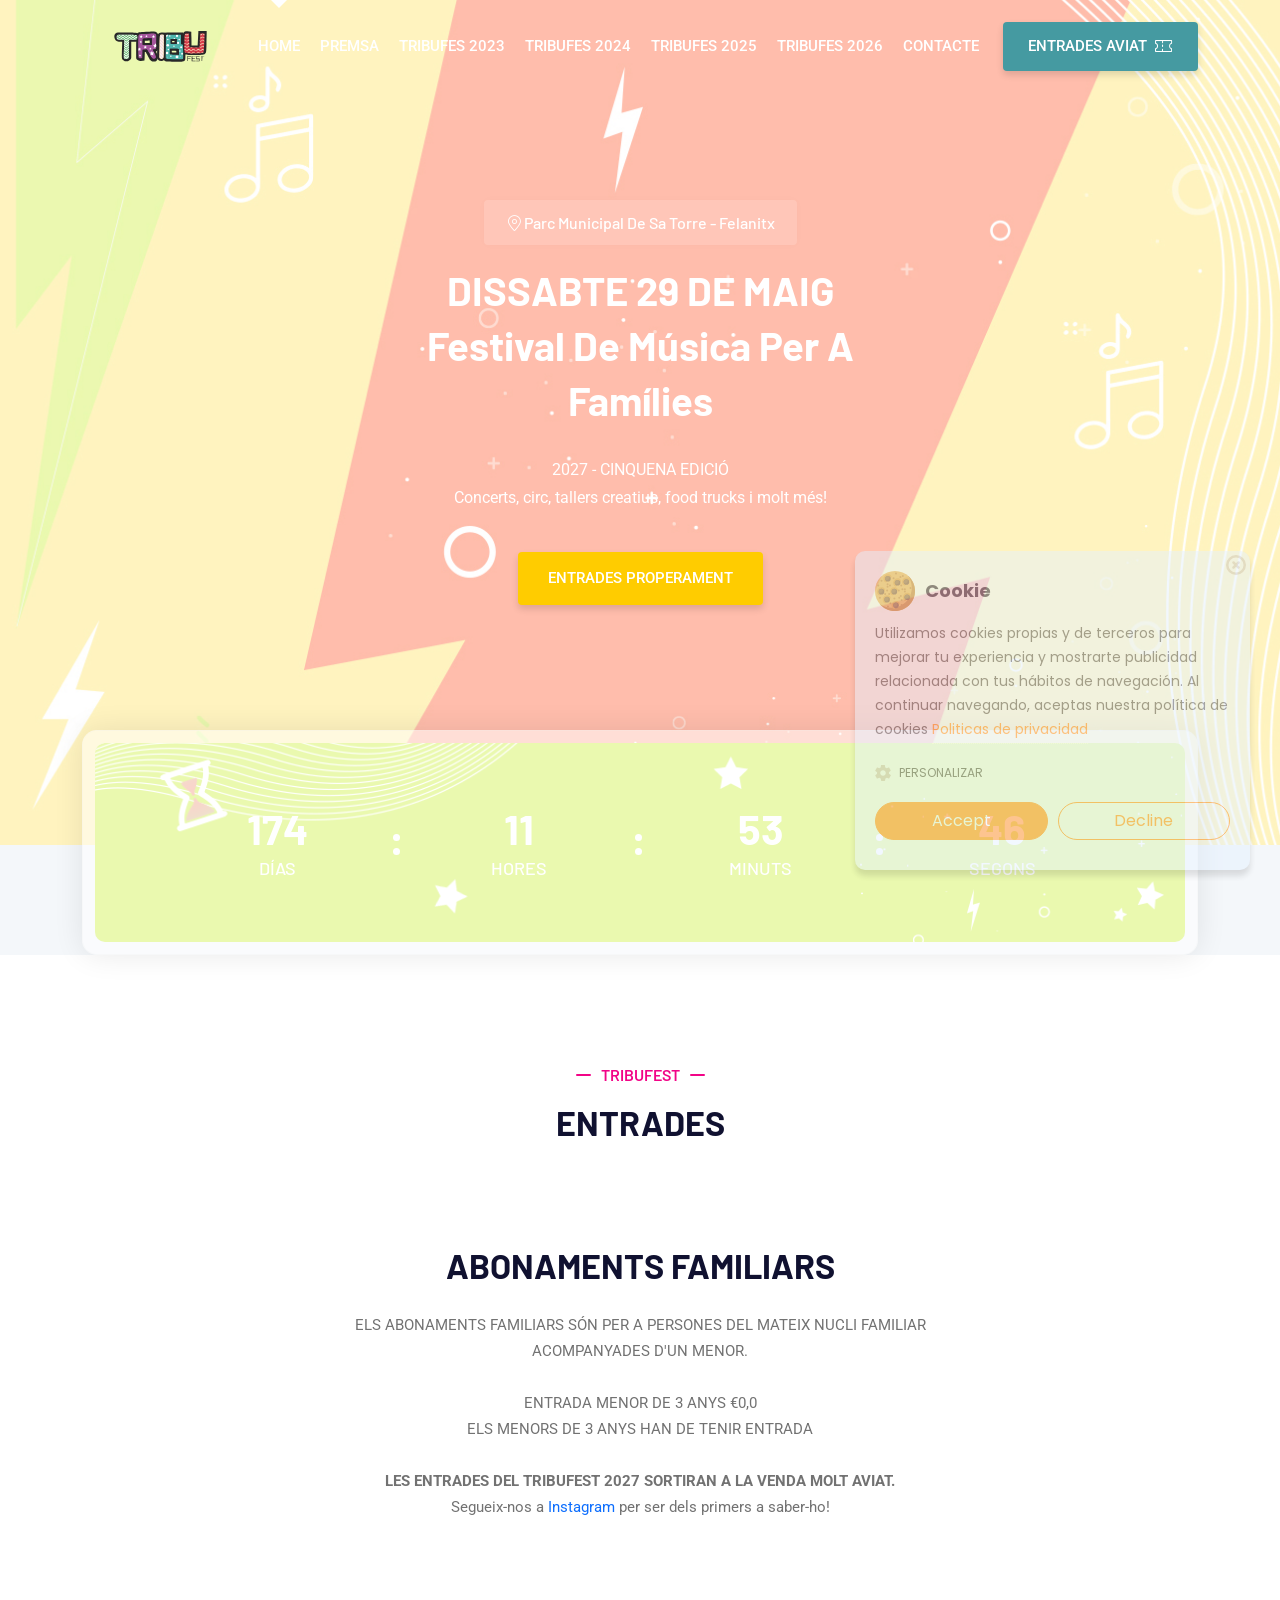
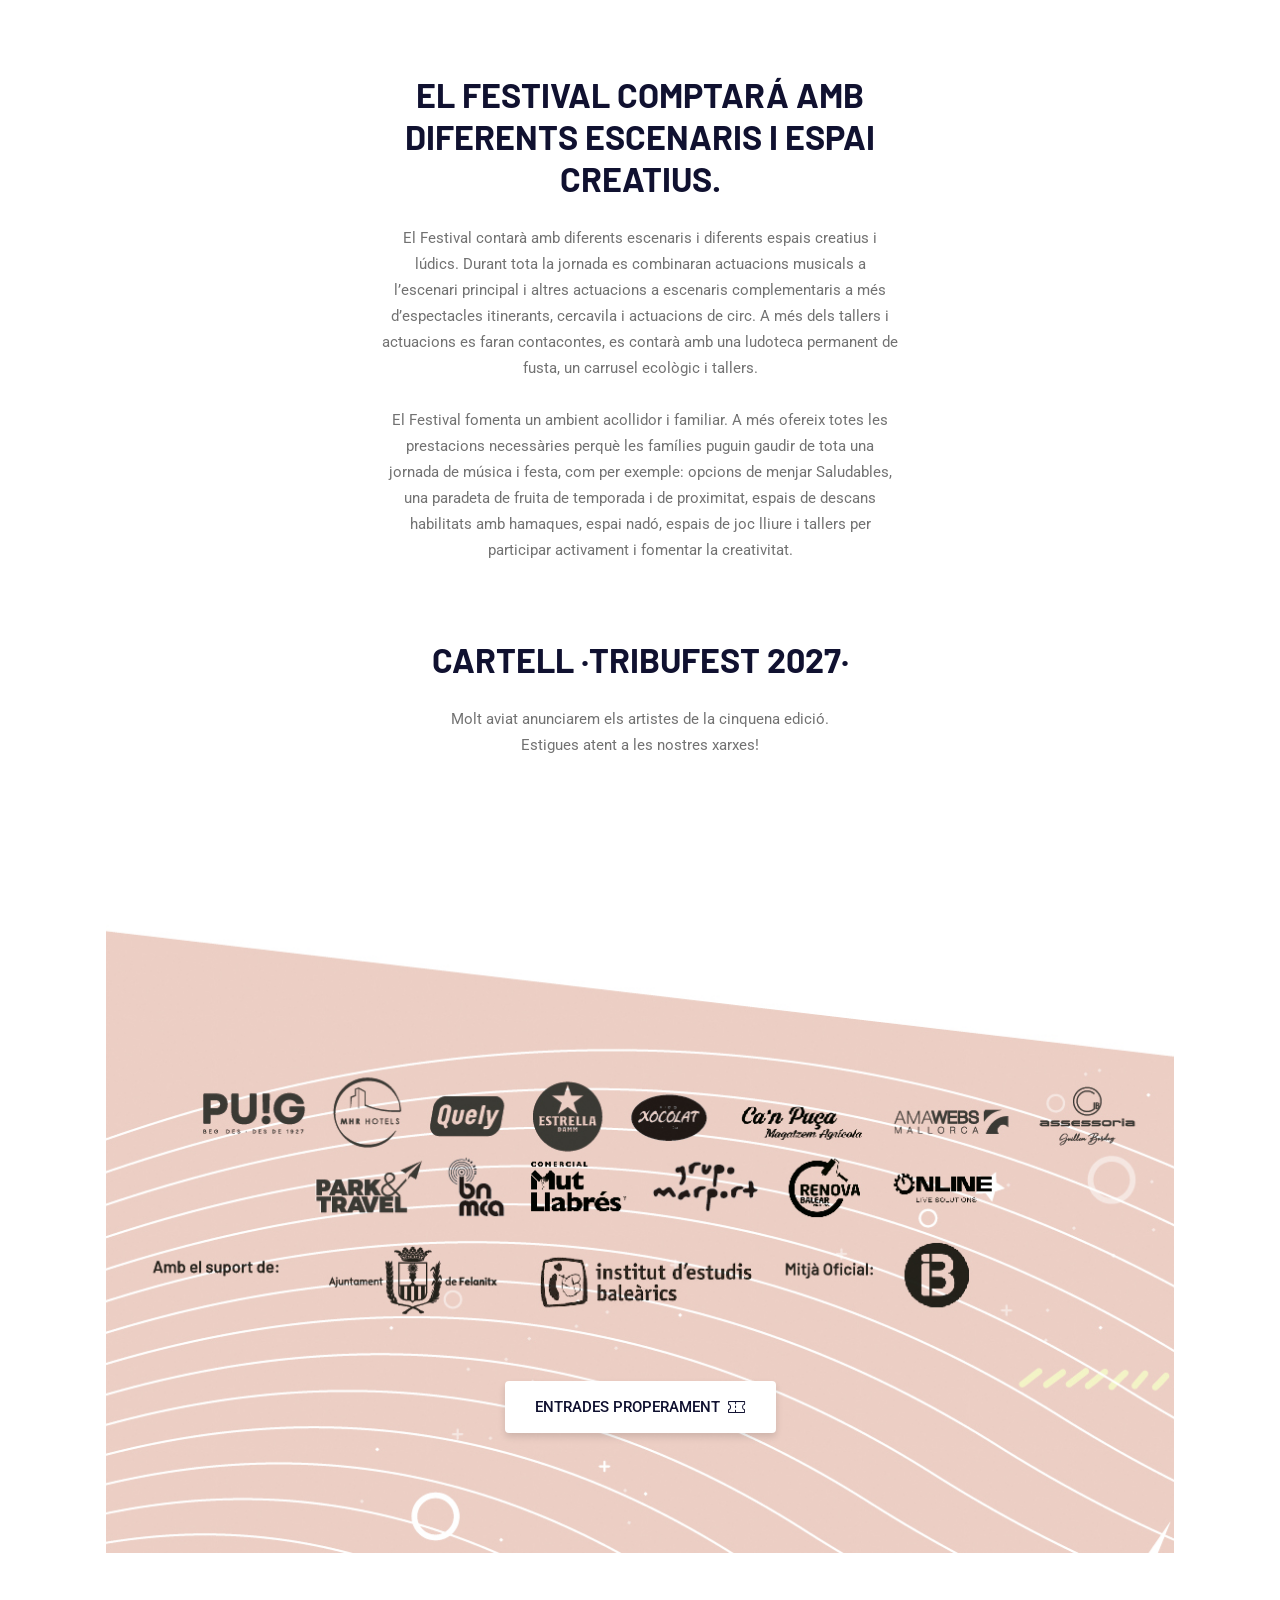
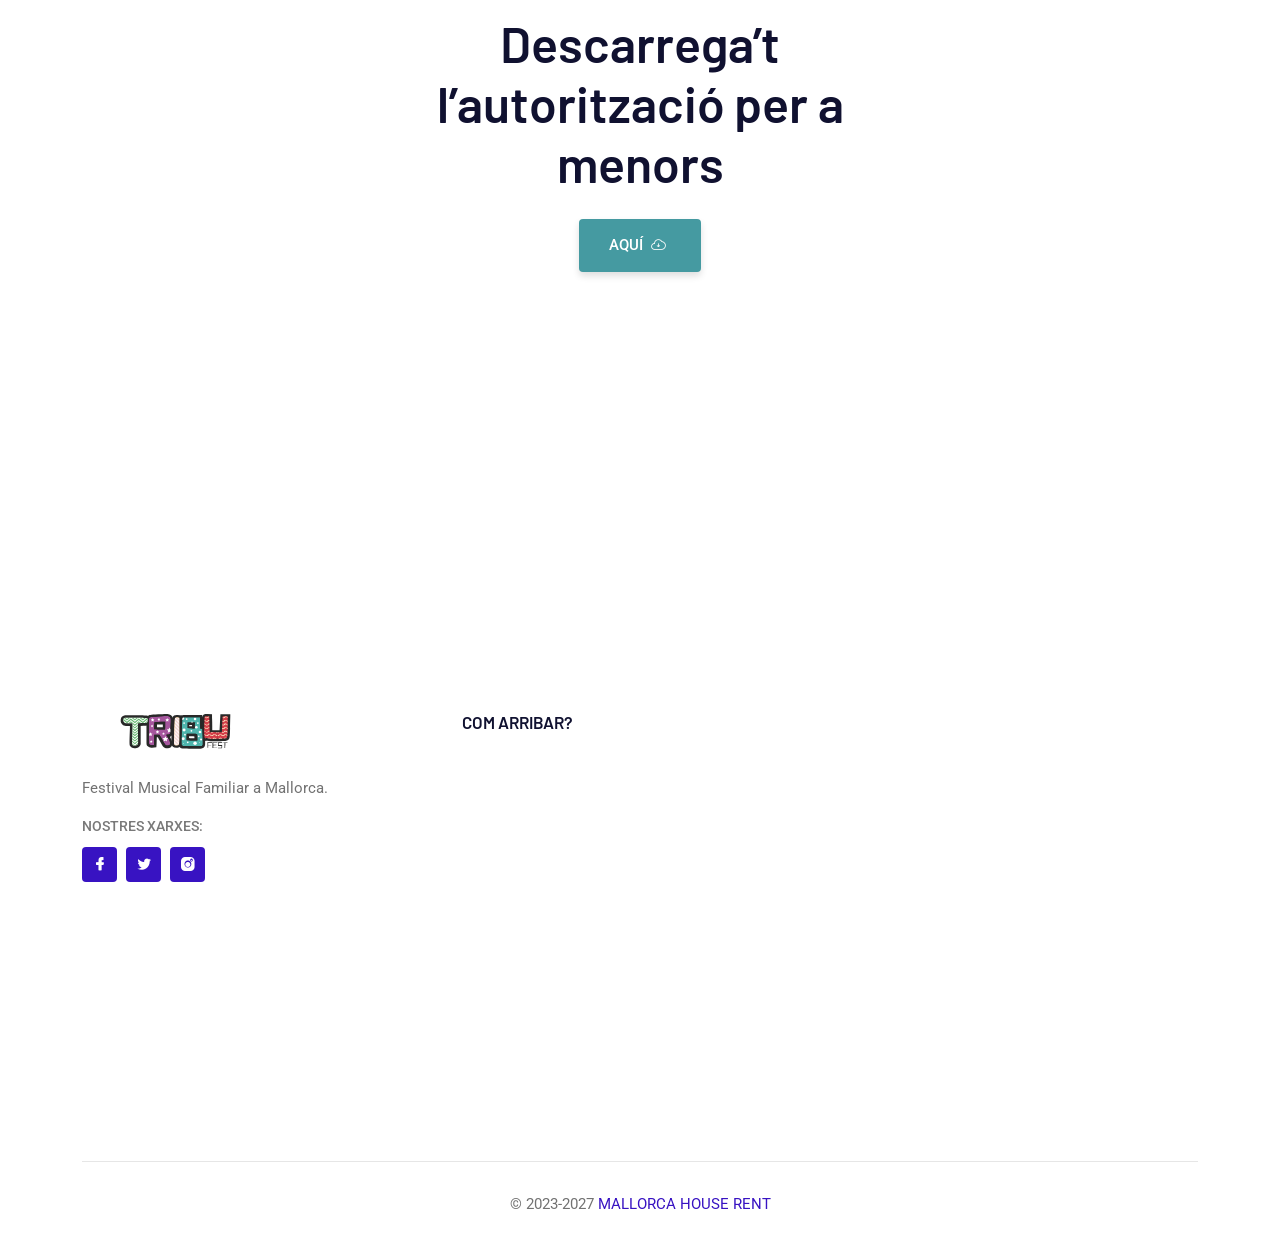
==== commit 184ac744: "Preparar la web per al TribuFest 2027 i arxivar l'edició 2026 Co-Authored-By: Claude Opus 5.5 <norep" ====
--- a/web/index.html
+++ b/web/index.html
@@ -1,730 +1,498 @@
-<!DOCTYPE html>
-<html class="no-js" lang="zxx">
-
-<head>
-    <meta charset="utf-8" />
-    <meta http-equiv="x-ua-compatible" content="ie=edge" />
-    <title>TRIBUFEST 2026</title>
-    <meta name="description" content="" />
-    <meta name="viewport" content="width=device-width, initial-scale=1" />
-    <link rel="shortcut icon" type="image/x-icon" href="assets/images/favicon.svg" />
-
-    <!-- ========================= CSS here ========================= -->
-    <link rel="stylesheet" href="assets/css/bootstrap.min.css" />
-    <link rel="stylesheet" href="assets/css/LineIcons.3.0.css" />
-    <link rel="stylesheet" href="assets/css/animate.css" />
-    <link rel="stylesheet" href="assets/css/tiny-slider.css" />
-    <link rel="stylesheet" href="assets/css/glightbox.min.css" />
-    <link rel="stylesheet" href="assets/css/main.css" />
-
-<!-- Google tag (gtag.js) -->
-<script async src="https://www.googletagmanager.com/gtag/js?id=AW-11187480330">
-</script>
-<script>
-  window.dataLayer = window.dataLayer || [];
-  function gtag(){dataLayer.push(arguments);}
-  gtag('js', new Date());
-
-  gtag('config', 'AW-11187480330');
-</script>
-</head>
- <!-- jQuery -->
-    <script src="https://ajax.googleapis.com/ajax/libs/jquery/3.5.1/jquery.min.js"></script>
-    
-    <!-- Cookie Banner -->
-    <link rel="stylesheet" href="cookiebanner.style.css">
-    <script src="cookiebanner.script.js"></script>
-    <style>
-        *{margin:0;padding:0;text-decoration:none;list-style:none;box-sizing:border-box;}
-    </style>
-    <script>
-        $(document).ready(function() {
-            cookieBanner.init();
-        });
-    </script>
-</head>
-
-
-<body>
-    <!--[if lte IE 9]>
-      <p class="browserupgrade">
-        You are using an <strong>outdated</strong> browser. Please
-        <a href="https://browsehappy.com/">upgrade your browser</a> to improve
-        your experience and security.
-      </p>
-    <![endif]-->
-
-    <!-- Preloader -->
-    <div class="preloader">
-        <div class="preloader-inner">
-            <div class="preloader-icon">
-                <span></span>
-                <span></span>
-            </div>
-        </div>
-    </div>
-    <!-- /End Preloader -->
-
-    <!-- Start Header Area -->
-    <header class="header navbar-area">
-        <div class="container">
-            <div class="row align-items-center">
-                <div class="col-lg-12">
-                    <div class="nav-inner">
-                        <!-- Start Navbar -->
-                        <nav class="navbar navbar-expand-lg">
-                            <a class="navbar-brand" href="index.html">
-                                <img src="assets/images/logo/logo.svg" alt="Logo">
-                            </a>
-                            <button class="navbar-toggler mobile-menu-btn" type="button" data-bs-toggle="collapse"
-                                data-bs-target="#navbarSupportedContent" aria-controls="navbarSupportedContent"
-                                aria-expanded="false" aria-label="Toggle navigation">
-                                <span class="toggler-icon"></span>
-                                <span class="toggler-icon"></span>
-                                <span class="toggler-icon"></span>
-                            </button>
-                            <div class="collapse navbar-collapse sub-menu-bar" id="navbarSupportedContent">
-                                <ul id="nav" class="navbar-nav ms-auto">
-                                    <li class="nav-item">
-                                        <a href="index.html" class="active" aria-label="Toggle navigation">HOME</a>
-                                                                       </li>
-                                    <li class="nav-item">
-                                        <a href="" aria-label="Toggle navigation">PREMSA</a>
-                                    </li>
-                                    <li class="nav-item">
-                                        <a href="https://www.tribufest.com/festival2023" aria-label="Toggle navigation">TRIBUFES 2023</a>
-                                    </li>
-                                    <li class="nav-item">
-                                        <a href="https://www.tribufest.com/festival2024" aria-label="Toggle navigation">TRIBUFES 2024</a>
-                                    </li>
-                                                                        <li class="nav-item">
-                                        <a href="https://tribufest.com/festival2025" aria-label="Toggle navigation">TRIBUFES 2025</a>
-                                    </li>
-            
-                                    <li class="nav-item">
-                                        <a href="contacto.html" aria-label="Toggle navigation">CONTACTE</a>
-                                    </li>
-                                </ul>
-                            </div> <!-- navbar collapse -->
-                            <div class="button">
-                                <a href="https://entradium.com/events/tribufest-2026-felanitx" class="btn">ENTRADES AQUÍ<i class="lni lni-ticket"></i></a>
-                            </div>
-                        </nav>
-                        <!-- End Navbar -->
-                    </div>
-                </div>
-            </div> <!-- row -->
-        </div> <!-- container -->
-    </header>
-    <!-- End Header Area -->
-
-    <!-- Start Hero Area -->
-    <section class="hero-area">
-        <div class="main__circle"></div>
-        <div class="main__circle2"></div>
-        <div class="main__circle3"></div>
-        <div class="main__circle4"></div>
-        <div class="container">
-            <div class="row align-items-center">
-                <div class="col-lg-6 offset-lg-3 col-md-12 col-12">
-                    <div class="hero-content">
-                        <h5 class="wow zoomIn" data-wow-delay=".2s"><i class="lni lni-map-marker"></i>Parc Municipal De Sa Torre - Felanitx</h5>
-                        <h2 class="wow fadeInUp" data-wow-delay=".4s"> DIVENDRES 29 DE MAIG
-I DISSABTE 30 DE MAIG<br>
-                        Festival de Música per a famílies</h2>
-                        <p class="wow fadeInUp" data-wow-delay=".6s">2026 - QUARTA EDICIÓ<BR>
-                           Concerts, circ, tallers creatius, food trucks i molt més!</p>
-                        <div class="button wow fadeInUp" data-wow-delay=".8s">
-                          <a href="https://entradium.com/events/tribufest-2026-felanitx/" class="btn ">ENTRADES</a>
-                        </div>
-                    </div>
-                </div>
-            </div>
-        </div>
-    </section>
-    <!-- End Hero Area -->
-
-    <!-- Start Count Down Area -->
-    <div class="count-down">
-        <div class="container">
-            <div class="row">
-                <div class="col-12">
-                    <div class="box-head">
-                        <div class="box-content">
-                            <div class="box">
-                                <h1 id="days">000</h1>
-                                <h2 id="daystxt">DÍAS</h2>
-                            </div>
-                            <div class="box">
-                                <h1 id="hours">00</h1>
-                                <h2 id="hourstxt">HORES</h2>
-                            </div>
-                            <div class="box">
-                                <h1 id="minutes">00</h1>
-                                <h2 id="minutestxt">MINUTS</h2>
-                            </div>
-                            <div class="box">
-                                <h1 id="seconds">00</h1>
-                                <h2 id="secondstxt">SEGONS</h2>
-                            </div>
-                        </div>
-                    </div>
-                </div>
-            </div>
-        </div>
-    </div>
-    <!-- End Count Down Area -->
-
-  
-
-    <!-- Start Pricing Table Area -->
-    <section id="pricing" class="pricing-table section extra-page bg-white">
-        <div class="container">
-            <div class="row">
-                <div class="col-12">
-                    <div class="section-title">
-                        <h3 class="wow zoomIn" data-wow-delay=".2s">TRIBUFEST</h3>
-                      <h2 class="wow fadeInUp" data-wow-delay=".4s">
-  ENTRADES</h2>
-                        <p class="wow fadeInUp" data-wow-delay=".6s">&nbsp;</p>
-                    </div>
-                </div>
-            </div>
-            <div class="row">
-                <div class="col-lg-4 col-md-6 col-12 wow fadeInUp" data-wow-delay=".4s">
-                   
-</div>
-</div>
-
-
-
-   </div>
-<div class=section-title>
-
-<h2 class="wow fadeInUp" data-wow-delay=.4s>ABONAMENTS FAMILIARS</h2>
-<p>ELS ABONAMENTS FAMILIARS SÓN PER A PERSONES DEL MATEIX NUCLI FAMILIAR ACOMPANYADES D'UN MENOR.</p>
-<p>&nbsp;</p>
-<p>ENTRADA MENOR DE 3 ANYS €0,0</p>
-<p>ELS MENORS DE 3 ANYS HAN DE TENIR ENTRADA</p>
-<p>&nbsp;</p>
-<p><a href='https://widget.tribufest.com/events/tribufest-2026-felanitx' class='cro-widget'>ENTRADES TRIBUFEST 2026 </a><script type="text/javascript" src='https://core.entradium.com/widget_import_all.js'></script>
-</p>
-<p class="wow fadeInUp" data-wow-delay=.6s>&nbsp;</p>
-<p class="wow fadeInUp" data-wow-delay=.6s>&nbsp;</p>
-<p class="wow fadeInUp" data-wow-delay=.6s>&nbsp;</p>
-<p class="wow fadeInUp" data-wow-delay=.6s>&nbsp;</p>
-</div>
-</div>
- <!-- End Call Action Area -->
- 
-
-</div>
-</div>
-</div>
-</div>
- <div class=container>
-<div class=row>
-<div class=col-12>
-<div class=section-title>
-
-<h2 class="wow fadeInUp" data-wow-delay=.4s>EL fESTIVAL cOMPTARÁ aMB dIFERENTS eSCENARIS i  eSPAI cREATIUS.</h2>
-<p class="wow fadeInUp" data-wow-delay=.6s>El Festival contarà amb diferents escenaris i diferents espais creatius i lúdics.  Durant els dos dies es combinaran actuacions musicals a l’escenari principal i  altres actuacions a escenaris complementaris a més d’espectacles itinerants, cercavila i actuacions de circ. A més dels tallers i actuacions es faran contacontes, es contarà amb una ludoteca permanent de fusta, un carrusel  ecològic i tallers.</p>
-<p class="wow fadeInUp" data-wow-delay=.6s>&nbsp;</p>
-<p class="wow fadeInUp" data-wow-delay=.6s>El Festival fomenta un ambient acollidor i familiar. A més ofereix totes les<br>
-  prestacions necessàries perquè les famílies puguin gaudir de tota una jornada de  música i festa, com per exemple: opcions de menjar Saludables, una paradeta de  fruita de temporada i de proximitat, espais de descans habilitats amb hamaques,
-  espai nadó, espais de joc lliure i tallers per participar activament i fomentar la
-  creativitat.</p>
-<p class="wow fadeInUp" data-wow-delay=.6s>&nbsp;</p>
-</div>
- <!-- Start Call Action Area -->
-  <div class=container>
-<div class=row>
-<div class=col-12>
-<div class=section-title>
-
-<h2 class="wow fadeInUp" data-wow-delay=.4s>
-  <br>Descarrega’t el programa del TribuFest</h2>
-
-<p class="wow fadeInUp" data-wow-delay=.6s>&nbsp;</p>
-<div class="button wow fadeInUp" data-wow-delay=".8s">
-                            <a href="https://www.tribufest.com/PROGRAMA_TRIBUFEST_2026.PDF"target="_blank" class="btn">AQUÍ&nbsp;&nbsp;<i class="lni lni-cloud-download"></i></a>
-      </div>
-</div>
-</div>
-</div>
- <!-- End Call Action Area -->
-  <div class=container>
-<div class=row>
-<div class=col-12>
-<div class=section-title>
-
-<h2 class="wow fadeInUp" data-wow-delay=.4s> ·TRIBUFEST 2026· <br>
-</h2>
-<p class="wow fadeInUp" data-wow-delay=.6s>&nbsp;</p>
-</div>
-</div>
-</div>
-<div class=all-speakers>
-<div class=row>
-<div class="col-lg-3 col-md-4 col-12 wow fadeInUp" data-wow-delay=.2s>
-
-<div class=single-speaker>
-<div class=top-content>
-<div class=image>
-<img src="assets/images/speakers/artist-img1.jpg" alt="#" data-pagespeed-url-hash=1800162736 onload="pagespeed.CriticalImages.checkImageForCriticality(this);">
-</div>
-
-</div>
-<div class=name>
-<h3>&nbsp;</h3>
-<p>LA FÚMIGA<br>
-  Banda valenciana que combina vents, percussió i missatge social amb energia i optimisme. Amb himnes generacionals com Mediterrània o Fotosíntesi, s’han consolidat com un dels grups festius més seguits dels Països Catalans.</p>
-<p>&nbsp;</p>
-<p>&nbsp;</p>
-</div>
-</div>
-
-</div>
-<div class="col-lg-3 col-md-4 col-12 wow fadeInUp" data-wow-delay=.4s>
-
-<div class=single-speaker>
-<div class=top-content>
-<div class=image>
-<img src="assets/images/speakers/artist-img2.jpg" alt="#" data-pagespeed-url-hash=2094662657 onload="pagespeed.CriticalImages.checkImageForCriticality(this);">
-</div>
-
-</div>
-<div class=name>
-<h3>&nbsp;</h3>
-<p>SIDONIE</p>
-<p>Una de les bandes més icòniques del pop-rock espanyol i català. Amb més de dues dècades de trajectòria, Sidonie presentarà en exclusiva a Mallorca el seu primer àlbum cantat íntegrament en català, ‘Catalan Graffiti’.<br>
-</p>
-<p>&nbsp;</p>
-<p>&nbsp;</p>
-</div>
-</div>
-
-</div>
-<div class="col-lg-3 col-md-4 col-12 wow fadeInUp" data-wow-delay=.6s>
-
-<div class=single-speaker>
-<div class=top-content>
-<div class=image>
-<img src="assets/images/speakers/artist-img4.jpg" alt="#" data-pagespeed-url-hash=2389162578 onload="pagespeed.CriticalImages.checkImageForCriticality(this);">
-</div>
-
-</div>
-<div class=name>
-<h3>&nbsp;</h3>
-<p>GINESTÀ<br>
-  Els germans Júlia i Pau Serrasolsas representen una nova generació de pop en català, amb melodies emotives i lletres introspectives. ‘Suposo que l’amor és això’ i ‘Estimar-te com la terra’ són ja himnes del pop català actual.</p>
-<p>&nbsp;</p>
-<p>&nbsp;</p>
-</div>
-</div>
-
-</div>
-<div class="col-lg-3 col-md-4 col-12 wow fadeInUp" data-wow-delay=.8s>
-
-<div class=single-speaker>
-<div class=top-content>
-<div class=image>
-<img src="assets/images/speakers/artist-img3.jpg" alt="#" data-pagespeed-url-hash=2683662499 onload="pagespeed.CriticalImages.checkImageForCriticality(this);">
-</div>
-</div>
-<div class=name>
-<h3>&nbsp;</h3>
-<p>ELS PETS<br>
-  Referents històrics del rock català, amb 40 anys de carrera. El seu últim projecte, ‘Cantant les quaranta’, continua demostrant la seva vigència i connexió amb diverses generacions.</p>
-<p>&nbsp;</p>
-</div>
-</div>
-
-</div>
-<div class="col-lg-3 col-md-4 col-12 wow fadeInUp" data-wow-delay=.8s>
-
-<div class=single-speaker>
-<div class=top-content>
-<div class=image>
-<img src="assets/images/speakers/artist-img5.jpg" alt="#" data-pagespeed-url-hash=2683662499 onload="pagespeed.CriticalImages.checkImageForCriticality(this);">
-</div>
-</div>
-<div class=name>
-<h3>&nbsp;</h3>
-<p>AMBAUKA<br>
-  Grup d’espectacles familiars amb més de 15 anys de trajectòria que combina teatre, música i valors. Amb quatre discos i gires arreu del territori, són un referent per al públic infantil.<br>
-</p>
-<p>&nbsp;</p>
-<p>&nbsp;</p>
-</div>
-</div>
-
-</div>
-<div class="col-lg-3 col-md-4 col-12 wow fadeInUp" data-wow-delay=.4s>
-
-<div class=single-speaker>
-<div class=top-content>
-<div class=image>
-<img src="assets/images/speakers/artist-img6.jpg" alt="#" data-pagespeed-url-hash=3272662341 onload="pagespeed.CriticalImages.checkImageForCriticality(this);">
-</div>
-
-</div>
-<div class=name>
-<h3>&nbsp;</h3>
-<p>PÈL DE GALL<br>
-  Banda menorquina de pop-rock en català, amb un estil fresc i proper. Les seves cançons parlen d’amor, joventut i vida quotidiana amb accent illenc.</p>
-<p>&nbsp;</p>
-</div>
-</div>
-
-</div>
-<div class="col-lg-3 col-md-4 col-12 wow fadeInUp" data-wow-delay=.6s>
-
-<div class=single-speaker>
-<div class=top-content>
-<div class=image>
-<img src="assets/images/speakers/artist-img7.jpg" alt="#" data-pagespeed-url-hash=3567162262 onload="pagespeed.CriticalImages.checkImageForCriticality(this);">
-</div>
-
-</div>
-<h3>&nbsp;</h3>
-UR BAD<br>
-Projecte mallorquí i molt jove guanyador del Pop Rock de Palma 2025. Barreja energia punk i actitud descarada amb una aposta pel directe contundent i potent</div>
-
-</div>
-<div class="col-lg-3 col-md-4 col-12 wow fadeInUp" data-wow-delay=.8s>
-
-<div class=single-speaker>
-<div class=top-content>
-<div class=image>
-<img src="assets/images/speakers/artist-img8.jpg" alt="#" data-pagespeed-url-hash=2683662499 onload="pagespeed.CriticalImages.checkImageForCriticality(this);">
-</div>
-</div>
-<div class=name>
-<h3>&nbsp;</h3>
-<p>CUCORBA<br>
-  Grup de música infantil de referència a Mallorca que crea cançons divertides i educatives per a nens i nenes que ens oferirà un concert especial commemoratiu dels seus 50 anys de trajectòria. Les seves lletres parlen de la natura, els animals i valors com l’amistat i el respecte. Fan concerts i espectacles on els infants poden cantar, ballar i participar.</p>
-<p>&nbsp;</p>
-<p>&nbsp;</p>
-</div>
-</div>
-</div>
-<div class="col-lg-3 col-md-4 col-12 wow fadeInUp" data-wow-delay=.8s>
-
-<div class=single-speaker>
-<div class=top-content>
-<div class=image>
-<img src="assets/images/speakers/artist-img9.jpg" alt="#" data-pagespeed-url-hash=2683662499 onload="pagespeed.CriticalImages.checkImageForCriticality(this);">
-</div>
-</div>
-<div class=name>
-<h3>&nbsp;</h3>
-<p>BILO<br>
-  Banda mallorquina emergent de pop alternatiu amb un so elegant i melòdic. Amb influències internacionals, Bilo aposta per una proposta moderna i introspectiva.</p>
-<p>&nbsp;</p>
-</div>
-</div>
-</div>
-<div class="col-lg-3 col-md-4 col-12 wow fadeInUp" data-wow-delay=.8s>
-
-<div class=single-speaker>
-<div class=top-content>
-<div class=image>
-<img src="assets/images/speakers/artist-img10.jpg" alt="#" data-pagespeed-url-hash=2683662499 onload="pagespeed.CriticalImages.checkImageForCriticality(this);">
-</div>
-</div>
-<div class=name>
-<h3>&nbsp;</h3>
-<p>LA FABRIKA DE FUNK<br>
-  DJ dedicat a reinterpretar clàssics del funk i el soul amb una posada en escena vibrant. Reconegut per la seva energia i capacitat de fer ballar qualsevol públic.</p>
-<p>&nbsp;</p>
-<p>&nbsp;</p>
-</div>
-</div>
-</div>
-<div class="col-lg-3 col-md-4 col-12 wow fadeInUp" data-wow-delay=.8s>
-
-<div class=single-speaker>
-<div class=top-content>
-<div class=image>
-<img src="assets/images/speakers/artist-img11.jpg" alt="#" data-pagespeed-url-hash=2683662499 onload="pagespeed.CriticalImages.checkImageForCriticality(this);">
-</div>
-</div>
-<div class=name>
-<h3>&nbsp;</h3>
-<p>CAP PELA<br>
-  Històric grup vocal mallorquí amb més de 30 anys de trajectòria. Especialitzats en música a cappella, han portat la seva proposta per escenaris d’arreu d’Europa.</p>
-<p>&nbsp;</p>
-</div>
-</div>
-</div>
-<div class="col-lg-3 col-md-4 col-12 wow fadeInUp" data-wow-delay=.8s>
-
-<div class=single-speaker>
-<div class=top-content>
-<div class=image>
-<img src="assets/images/speakers/artist-imgBLANK.jpg" alt="#" data-pagespeed-url-hash=2683662499 onload="pagespeed.CriticalImages.checkImageForCriticality(this);">
-</div>
-</div>
-<div class=name>
-<h3>&nbsp;</h3>
-<p>&nbsp;</p>
-<p>&nbsp;</p>
-<p>&nbsp;</p>
-</div>
-</div>
-</div>
-
-</div>
-</div>
-</div>
-</div>
- <div class=container>
-<div class=row>
-<div class=col-12>
-<div class=section-title>
-  <h2 class="wow fadeInUp" data-wow-delay=.4s>CARTELL QUARTA EDICIÓ ·TRIBUFEST 2026· <br>
-  </h2>
-  <p class="wow fadeInUp" data-wow-delay=.6s><img src="assets/images/call-action/tribufest.jpg" alt=""></p>
-</div>
-</div>
- <div class=container>
-<div class=row>
-<div class=col-12>
-<div class=section-title>
-  <h2 class="wow fadeInUp" data-wow-delay=.4s>HORARIS·TRIBUFEST 2026· <br>
-  </h2>
-  <p class="wow fadeInUp" data-wow-delay=.6s><img src="assets/images/speakers/horaris_2.jpg"><img src="assets/images/speakers/horaris_1.jpg"></p>
-</div>
-
-
- <!-- Start Call Action Area -->
-    <section class="call-action overlay">
-        <div class="container">
-            <div class="row align-items-center">
-                <div class="col-lg-8 offset-lg-2 col-md-12 col-12">
-                    <div class="inner-content">
-                        <div class="text">
-                            
-                            <h2 class="wow fadeInUp" data-wow-delay=".4s">&nbsp;</h2>
-                            <h2 class="wow fadeInUp" data-wow-delay=".4s">&nbsp;</h2>
-                            <h2 class="wow fadeInUp" data-wow-delay=".4s"><br></h2>
-                            <h2 class="wow fadeInUp" data-wow-delay=".4s">&nbsp;</h2>
-                            <h2 class="wow fadeInUp" data-wow-delay=".4s">&nbsp;</h2>
-                            <p data-wow-delay=".4s">&nbsp;</p>
-                          <p data-wow-delay=".4s">&nbsp;</p>
-                        </div>
-                        <div class="button wow fadeInUp" data-wow-delay=".8s">
-                          <a href="https://entradium.com/events/tribufest-2026-felanitx/"target="_blank" class="btn">ENTRADES AQUI<i class="lni lni-link"></i></i></i></a>
-                        </div>
-                    </div>
-                </div>
-            </div>
-        </div>
-    </section>
-    <!-- End Call Action Area -->
-<div class=container>
-<div class=row>
-<div class=col-12>
-<div class=section-title>
-
-<h1 class="wow fadeInUp" data-wow-delay=.4s>
-  <br>Descarrega’t l’autorització per a menors</h1>
-
-<p class="wow fadeInUp" data-wow-delay=.6s>&nbsp;</p>
-<div class="button wow fadeInUp" data-wow-delay=".8s">
-                          <a href="https://www.tribufest.com/AUTORITZACIO DE MENOR.pdf"target="_blank" class="btn">AQUÍ&nbsp;&nbsp;<i class="lni lni-cloud-download"></i></a>
-      </div>
-</div>
-</div>
-</div>
-</div>
- <div class=container>
-<div class=row>
-<div class=col-12>
-<div class=section-title>
-  <p class="wow fadeInUp" data-wow-delay=.6s>&nbsp;</p>
-  <p class="wow fadeInUp" data-wow-delay=.6s>&nbsp;</p>
-  <p class="wow fadeInUp" data-wow-delay=.6s>&nbsp;</p>
-  <p class="wow fadeInUp" data-wow-delay=.6s>&nbsp;</p>
-<p class="wow fadeInUp" data-wow-delay=.6s>&nbsp;</p>
-</div>
-</div>
-</div>
-
-</div>
-</div>
-</div>
-</div>
- 
-                    </div>
-                </div>
-            </div>
-        </div>
-    </section>
-    
-</div>
-</div>
-</div>
-
-    <!-- Start Footer Area -->
-    <footer class="footer">
-        <!-- Start Footer Top -->
-        <div class="footer-top">
-            <div class="container">
-                <div class="inner-content">
-                    <div class="row">
-                        <div class="col-lg-4 col-md-6 col-12">
-                            <!-- Single Widget -->
-                            <div class="single-footer f-about">
-                                <div class="logo">
-                                    <a href="index.html">
-                                        <img src="assets/images/logo/dark-logo.svg" alt="#">
-                                    </a>
-                                </div>
-                                <p>Festival Musical Familiar a Mallorca.</p>
-                                <span class="social-title">
-                                    NOSTRES XARXES:
-                                </span>
-                                <ul class="social">
-                                    <li>
-                                        <a href="https://www.facebook.com/profile.php?id=100089940652784"><i class="lni lni-facebook-filled"></i></a>
-                                    </li>
-                                    <li>
-                                        <a href="https://twitter.com/tribufest?t=xeV65v8RTWvbNo2dMLuTng&s=08"><i class="lni lni-twitter-filled"></i></a>
-                                    </li>
-                                    <li>
-                                        <a href="https://www.instagram.com/tribu.fest"><i class="lni lni-instagram-filled"></i></a>
-                                    </li>
-                                   
-                                </ul>
-                            </div>
-                            <!-- End Single Widget -->
-                        </div>
-                        <div class="col-lg-2 col-md-6 col-12">
-                            <!-- Single Widget -->
-                            <div class="single-footer f-link">
-                                <h3>COM ARRIBAR?</h3>
-                                <ul>
-                                    <li><iframe src="https://www.google.com/maps/embed?pb=!1m18!1m12!1m3!1d3079.949258493812!2d3.1520268749846894!3d39.470475012689114!2m3!1f0!2f0!3f0!3m2!1i1024!2i768!4f13.1!3m3!1m2!1s0x12964db916952b6f%3A0xd87fd1fcb30a032c!2sParc%20Municipal%20de%20la%20Torre!5e0!3m2!1ses-419!2sar!4v1682605754274!5m2!1ses-419!2sar" width="400" height="300" style="border:0;" allowfullscreen="" loading="lazy" referrerpolicy="no-referrer-when-downgrade"></iframe></li>
-                                    <li></li>
-                                    <li></li>
-                                    <li></li>
-                                    <li></li>
-                                </ul>
-                            </div>
-                            <!-- End Single Widget -->
-                       
-                            <!-- End Single Widget -->
-                       
-                            <!-- End Single Widget -->
-                        </div>
-                    </div>
-                </div>
-            </div>
-        </div>
-        <!--/ End Footer Top -->
-        <!-- Start Copyright Area -->
-        <div class="copyright">
-            <div class="container">
-                <div class="inner-content">
-                    <div class="row">
-                        <div class="col-12">
-                            <p class="copyright-text">© 2023  <a href="https://www.mallorcahouserent.com/"
-                                    rel="https://www.mallorcahouserent.com/" target="_blank">MALLORCA HOUSE RENT </a>
-                            </p>
-                        </div>
-                    </div>
-                </div>
-            </div>
-        </div>
-        <!-- End Copyright Area -->
-    </footer>
-    <!--/ End Footer Area -->
-
-    <!-- ========================= scroll-top ========================= -->
-    <a href="#" class="scroll-top">
-        <i class="lni lni-chevron-up"></i>
-    </a>
-
-    <!-- ========================= JS here ========================= -->
-    <script src="assets/js/bootstrap.min.js"></script>
-    <script src="assets/js/wow.min.js"></script>
-    <script src="assets/js/tiny-slider.js"></script>
-    <script src="assets/js/glightbox.min.js"></script>
-    <script src="assets/js/count-up.min.js"></script>
-    <script src="assets/js/main.js"></script>
-    <script>
-        //========= glightbox
-        GLightbox({
-            'href': 'https://www.youtube.com/watch?v=Gxw45q3Ga3k',
-            'type': 'video',
-            'source': 'youtube', //vimeo, youtube or local
-            'width': 900,
-            'autoplayVideos': true,
-        });
-
-        //========= testimonial 
-        tns({
-            container: '.testimonial-slider',
-            items: 3,
-            slideBy: 'page',
-            autoplay: false,
-            mouseDrag: true,
-            gutter: 0,
-            nav: true,
-            controls: false,
-            controlsText: ['<i class="lni lni-arrow-left"></i>', '<i class="lni lni-arrow-right"></i>'],
-            responsive: {
-                0: {
-                    items: 1,
-                },
-                540: {
-                    items: 1,
-                },
-                768: {
-                    items: 2,
-                },
-                992: {
-                    items: 2,
-                },
-                1170: {
-                    items: 3,
-                }
-            }
-        });
-    </script>
-    <script>
-        const finaleDate = new Date("MAY 29, 2026 11:00:00").getTime();
-
-        const timer = () => {
-            const now = new Date().getTime();
-            let diff = finaleDate - now;
-            if (diff < 0) {
-                document.querySelector('.alert').style.display = 'block';
-                document.querySelector('.container').style.display = 'none';
-            }
-
-            let days = Math.floor(diff / (1000 * 60 * 60 * 24));
-            let hours = Math.floor(diff % (1000 * 60 * 60 * 24) / (1000 * 60 * 60));
-            let minutes = Math.floor(diff % (1000 * 60 * 60) / (1000 * 60));
-            let seconds = Math.floor(diff % (1000 * 60) / 1000);
-
-            days <= 99 ? days = `0${days}` : days;
-            days <= 9 ? days = `00${days}` : days;
-            hours <= 9 ? hours = `0${hours}` : hours;
-            minutes <= 9 ? minutes = `0${minutes}` : minutes;
-            seconds <= 9 ? seconds = `0${seconds}` : seconds;
-
-            document.querySelector('#days').textContent = days;
-            document.querySelector('#hours').textContent = hours;
-            document.querySelector('#minutes').textContent = minutes;
-            document.querySelector('#seconds').textContent = seconds;
-
-        }
-        timer();
-        setInterval(timer, 1000);
-    </script>
-</body>
-
+<!DOCTYPE html>
+<html class="no-js" lang="ca">
+
+<head>
+    <meta charset="utf-8" />
+    <meta http-equiv="x-ua-compatible" content="ie=edge" />
+    <title>TRIBUFEST 2027</title>
+    <meta name="description" content="TribuFest 2027, festival de música per a famílies. Dissabte 29 de maig de 2027 al Parc Municipal de Sa Torre, Felanitx (Mallorca)." />
+    <meta name="viewport" content="width=device-width, initial-scale=1" />
+    <link rel="shortcut icon" type="image/x-icon" href="assets/images/favicon.svg" />
+
+    <!-- ========================= CSS here ========================= -->
+    <link rel="stylesheet" href="assets/css/bootstrap.min.css" />
+    <link rel="stylesheet" href="assets/css/LineIcons.3.0.css" />
+    <link rel="stylesheet" href="assets/css/animate.css" />
+    <link rel="stylesheet" href="assets/css/tiny-slider.css" />
+    <link rel="stylesheet" href="assets/css/glightbox.min.css" />
+    <link rel="stylesheet" href="assets/css/main.css" />
+
+<!-- Google tag (gtag.js) -->
+<script async src="https://www.googletagmanager.com/gtag/js?id=AW-11187480330">
+</script>
+<script>
+  window.dataLayer = window.dataLayer || [];
+  function gtag(){dataLayer.push(arguments);}
+  gtag('js', new Date());
+
+  gtag('config', 'AW-11187480330');
+</script>
+<style id="menu-una-linia">@media (min-width:992px){.navbar-nav .nav-item{margin-right:20px}.navbar-nav .nav-item a{white-space:nowrap}.header .navbar .button{margin-left:24px!important}.header .button .btn{white-space:nowrap}}@media (min-width:992px) and (max-width:1199px){.navbar-nav .nav-item{margin-right:14px}.navbar-nav .nav-item a{font-size:13px}}</style>
+</head>
+ <!-- jQuery -->
+    <script src="https://ajax.googleapis.com/ajax/libs/jquery/3.5.1/jquery.min.js"></script>
+    
+    <!-- Cookie Banner -->
+    <link rel="stylesheet" href="cookiebanner.style.css">
+    <script src="cookiebanner.script.js"></script>
+    <style>
+        *{margin:0;padding:0;text-decoration:none;list-style:none;box-sizing:border-box;}
+    </style>
+    <script>
+        $(document).ready(function() {
+            cookieBanner.init();
+        });
+    </script>
+</head>
+
+
+<body>
+    <!--[if lte IE 9]>
+      <p class="browserupgrade">
+        You are using an <strong>outdated</strong> browser. Please
+        <a href="https://browsehappy.com/">upgrade your browser</a> to improve
+        your experience and security.
+      </p>
+    <![endif]-->
+
+    <!-- Preloader -->
+    <div class="preloader">
+        <div class="preloader-inner">
+            <div class="preloader-icon">
+                <span></span>
+                <span></span>
+            </div>
+        </div>
+    </div>
+    <!-- /End Preloader -->
+
+    <!-- Start Header Area -->
+    <header class="header navbar-area">
+        <div class="container">
+            <div class="row align-items-center">
+                <div class="col-lg-12">
+                    <div class="nav-inner">
+                        <!-- Start Navbar -->
+                        <nav class="navbar navbar-expand-lg">
+                            <a class="navbar-brand" href="index.html">
+                                <img src="assets/images/logo/logo.svg" alt="Logo">
+                            </a>
+                            <button class="navbar-toggler mobile-menu-btn" type="button" data-bs-toggle="collapse"
+                                data-bs-target="#navbarSupportedContent" aria-controls="navbarSupportedContent"
+                                aria-expanded="false" aria-label="Toggle navigation">
+                                <span class="toggler-icon"></span>
+                                <span class="toggler-icon"></span>
+                                <span class="toggler-icon"></span>
+                            </button>
+                            <div class="collapse navbar-collapse sub-menu-bar" id="navbarSupportedContent">
+                                <ul id="nav" class="navbar-nav ms-auto">
+                                    <li class="nav-item">
+                                        <a href="index.html" class="active" aria-label="Toggle navigation">HOME</a>
+                                                                       </li>
+                                    <li class="nav-item">
+                                        <a href="" aria-label="Toggle navigation">PREMSA</a>
+                                    </li>
+                                    <li class="nav-item">
+                                        <a href="https://www.tribufest.com/festival2023" aria-label="Toggle navigation">TRIBUFES 2023</a>
+                                    </li>
+                                    <li class="nav-item">
+                                        <a href="https://www.tribufest.com/festival2024" aria-label="Toggle navigation">TRIBUFES 2024</a>
+                                    </li>
+                                                                        <li class="nav-item">
+                                        <a href="https://tribufest.com/festival2025" aria-label="Toggle navigation">TRIBUFES 2025</a>
+                                    </li>
+                                    <li class="nav-item">
+                                        <a href="https://www.tribufest.com/festival2026" aria-label="Toggle navigation">TRIBUFES 2026</a>
+                                    </li>
+            
+                                    <li class="nav-item">
+                                        <a href="contacto.html" aria-label="Toggle navigation">CONTACTE</a>
+                                    </li>
+                                </ul>
+                            </div> <!-- navbar collapse -->
+                            <div class="button">
+                                <a href="#pricing" class="btn js-entrades" data-venda="ENTRADES AQUÍ"><span class="js-entrades-text">ENTRADES AVIAT</span><i class="lni lni-ticket"></i></a>
+                            </div>
+                        </nav>
+                        <!-- End Navbar -->
+                    </div>
+                </div>
+            </div> <!-- row -->
+        </div> <!-- container -->
+    </header>
+    <!-- End Header Area -->
+
+    <!-- Start Hero Area -->
+    <section class="hero-area">
+        <div class="main__circle"></div>
+        <div class="main__circle2"></div>
+        <div class="main__circle3"></div>
+        <div class="main__circle4"></div>
+        <div class="container">
+            <div class="row align-items-center">
+                <div class="col-lg-6 offset-lg-3 col-md-12 col-12">
+                    <div class="hero-content">
+                        <h5 class="wow zoomIn" data-wow-delay=".2s"><i class="lni lni-map-marker"></i>Parc Municipal De Sa Torre - Felanitx</h5>
+                        <h2 class="wow fadeInUp" data-wow-delay=".4s"> DISSABTE 29 DE MAIG<br>
+                        Festival de Música per a famílies</h2>
+                        <p class="wow fadeInUp" data-wow-delay=".6s">2027 - CINQUENA EDICIÓ<BR>
+                           Concerts, circ, tallers creatius, food trucks i molt més!</p>
+                        <div class="button wow fadeInUp" data-wow-delay=".8s">
+                          <a href="#pricing" class="btn js-entrades" data-venda="ENTRADES"><span class="js-entrades-text">ENTRADES PROPERAMENT</span></a>
+                        </div>
+                    </div>
+                </div>
+            </div>
+        </div>
+    </section>
+    <!-- End Hero Area -->
+
+    <!-- Start Count Down Area -->
+    <div class="count-down">
+        <div class="container">
+            <div class="row">
+                <div class="col-12">
+                    <div class="box-head">
+                        <div class="box-content">
+                            <div class="box">
+                                <h1 id="days">000</h1>
+                                <h2 id="daystxt">DÍAS</h2>
+                            </div>
+                            <div class="box">
+                                <h1 id="hours">00</h1>
+                                <h2 id="hourstxt">HORES</h2>
+                            </div>
+                            <div class="box">
+                                <h1 id="minutes">00</h1>
+                                <h2 id="minutestxt">MINUTS</h2>
+                            </div>
+                            <div class="box">
+                                <h1 id="seconds">00</h1>
+                                <h2 id="secondstxt">SEGONS</h2>
+                            </div>
+                        </div>
+                    </div>
+                </div>
+            </div>
+        </div>
+    </div>
+    <!-- End Count Down Area -->
+
+  
+
+    <!-- Start Pricing Table Area -->
+    <section id="pricing" class="pricing-table section extra-page bg-white">
+        <div class="container">
+            <div class="row">
+                <div class="col-12">
+                    <div class="section-title">
+                        <h3 class="wow zoomIn" data-wow-delay=".2s">TRIBUFEST</h3>
+                      <h2 class="wow fadeInUp" data-wow-delay=".4s">
+  ENTRADES</h2>
+                        <p class="wow fadeInUp" data-wow-delay=".6s">&nbsp;</p>
+                    </div>
+                </div>
+            </div>
+            <div class="row">
+                <div class="col-lg-4 col-md-6 col-12 wow fadeInUp" data-wow-delay=".4s">
+                   
+</div>
+</div>
+
+
+
+   </div>
+<div class=section-title>
+
+<h2 class="wow fadeInUp" data-wow-delay=.4s>ABONAMENTS FAMILIARS</h2>
+<p>ELS ABONAMENTS FAMILIARS SÓN PER A PERSONES DEL MATEIX NUCLI FAMILIAR ACOMPANYADES D'UN MENOR.</p>
+<p>&nbsp;</p>
+<p>ENTRADA MENOR DE 3 ANYS €0,0</p>
+<p>ELS MENORS DE 3 ANYS HAN DE TENIR ENTRADA</p>
+<p>&nbsp;</p>
+<p id="entrades-properament"><strong>LES ENTRADES DEL TRIBUFEST 2027 SORTIRAN A LA VENDA MOLT AVIAT.</strong><br>
+Segueix-nos a <a href="https://www.instagram.com/tribu.fest" target="_blank" rel="noopener">Instagram</a> per ser dels primers a saber-ho!</p>
+<div id="entrades-widget"></div>
+<p class="wow fadeInUp" data-wow-delay=.6s>&nbsp;</p>
+<p class="wow fadeInUp" data-wow-delay=.6s>&nbsp;</p>
+<p class="wow fadeInUp" data-wow-delay=.6s>&nbsp;</p>
+<p class="wow fadeInUp" data-wow-delay=.6s>&nbsp;</p>
+</div>
+</div>
+ <!-- End Call Action Area -->
+ 
+
+</div>
+</div>
+</div>
+</div>
+ <div class=container>
+<div class=row>
+<div class=col-12>
+<div class=section-title>
+
+<h2 class="wow fadeInUp" data-wow-delay=.4s>EL fESTIVAL cOMPTARÁ aMB dIFERENTS eSCENARIS i  eSPAI cREATIUS.</h2>
+<p class="wow fadeInUp" data-wow-delay=.6s>El Festival contarà amb diferents escenaris i diferents espais creatius i lúdics.  Durant tota la jornada es combinaran actuacions musicals a l’escenari principal i  altres actuacions a escenaris complementaris a més d’espectacles itinerants, cercavila i actuacions de circ. A més dels tallers i actuacions es faran contacontes, es contarà amb una ludoteca permanent de fusta, un carrusel  ecològic i tallers.</p>
+<p class="wow fadeInUp" data-wow-delay=.6s>&nbsp;</p>
+<p class="wow fadeInUp" data-wow-delay=.6s>El Festival fomenta un ambient acollidor i familiar. A més ofereix totes les<br>
+  prestacions necessàries perquè les famílies puguin gaudir de tota una jornada de  música i festa, com per exemple: opcions de menjar Saludables, una paradeta de  fruita de temporada i de proximitat, espais de descans habilitats amb hamaques,
+  espai nadó, espais de joc lliure i tallers per participar activament i fomentar la
+  creativitat.</p>
+<p class="wow fadeInUp" data-wow-delay=.6s>&nbsp;</p>
+</div>
+ <!-- Programa 2027: pendent -->
+  <div class=container>
+  <div class=container>
+<div class=row>
+<div class=col-12>
+<div class=section-title>
+
+<h2 class="wow fadeInUp" data-wow-delay=.4s>CARTELL ·TRIBUFEST 2027·</h2>
+<p class="wow fadeInUp" data-wow-delay=.6s>Molt aviat anunciarem els artistes de la cinquena edició. Estigues atent a les nostres xarxes!</p>
+</div>
+</div>
+</div>
+
+</div>
+</div>
+ <div class=container>
+<div class=row>
+<div class=col-12>
+<div class=section-title>
+</div>
+</div>
+ <div class=container>
+<div class=row>
+<div class=col-12>
+<div class=section-title>
+</div>
+
+
+ <!-- Start Call Action Area -->
+    <section class="call-action overlay">
+        <div class="container">
+            <div class="row align-items-center">
+                <div class="col-lg-8 offset-lg-2 col-md-12 col-12">
+                    <div class="inner-content">
+                        <div class="text">
+                            
+                            <h2 class="wow fadeInUp" data-wow-delay=".4s">&nbsp;</h2>
+                            <h2 class="wow fadeInUp" data-wow-delay=".4s">&nbsp;</h2>
+                            <h2 class="wow fadeInUp" data-wow-delay=".4s"><br></h2>
+                            <h2 class="wow fadeInUp" data-wow-delay=".4s">&nbsp;</h2>
+                            <h2 class="wow fadeInUp" data-wow-delay=".4s">&nbsp;</h2>
+                            <p data-wow-delay=".4s">&nbsp;</p>
+                          <p data-wow-delay=".4s">&nbsp;</p>
+                        </div>
+                        <div class="button wow fadeInUp" data-wow-delay=".8s">
+                          <a href="#pricing" class="btn js-entrades" data-venda="ENTRADES AQUÍ"><span class="js-entrades-text">ENTRADES PROPERAMENT</span><i class="lni lni-ticket"></i></a>
+                        </div>
+                    </div>
+                </div>
+            </div>
+        </div>
+    </section>
+    <!-- End Call Action Area -->
+<div class=container>
+<div class=row>
+<div class=col-12>
+<div class=section-title>
+
+<h1 class="wow fadeInUp" data-wow-delay=.4s>
+  <br>Descarrega’t l’autorització per a menors</h1>
+
+<p class="wow fadeInUp" data-wow-delay=.6s>&nbsp;</p>
+<div class="button wow fadeInUp" data-wow-delay=".8s">
+                          <a href="https://www.tribufest.com/AUTORITZACIO DE MENOR.pdf"target="_blank" class="btn">AQUÍ&nbsp;&nbsp;<i class="lni lni-cloud-download"></i></a>
+      </div>
+</div>
+</div>
+</div>
+</div>
+ <div class=container>
+<div class=row>
+<div class=col-12>
+<div class=section-title>
+  <p class="wow fadeInUp" data-wow-delay=.6s>&nbsp;</p>
+  <p class="wow fadeInUp" data-wow-delay=.6s>&nbsp;</p>
+  <p class="wow fadeInUp" data-wow-delay=.6s>&nbsp;</p>
+  <p class="wow fadeInUp" data-wow-delay=.6s>&nbsp;</p>
+<p class="wow fadeInUp" data-wow-delay=.6s>&nbsp;</p>
+</div>
+</div>
+</div>
+
+</div>
+</div>
+</div>
+</div>
+ 
+                    </div>
+                </div>
+            </div>
+        </div>
+    </section>
+    
+</div>
+</div>
+</div>
+
+    <!-- Start Footer Area -->
+    <footer class="footer">
+        <!-- Start Footer Top -->
+        <div class="footer-top">
+            <div class="container">
+                <div class="inner-content">
+                    <div class="row">
+                        <div class="col-lg-4 col-md-6 col-12">
+                            <!-- Single Widget -->
+                            <div class="single-footer f-about">
+                                <div class="logo">
+                                    <a href="index.html">
+                                        <img src="assets/images/logo/dark-logo.svg" alt="#">
+                                    </a>
+                                </div>
+                                <p>Festival Musical Familiar a Mallorca.</p>
+                                <span class="social-title">
+                                    NOSTRES XARXES:
+                                </span>
+                                <ul class="social">
+                                    <li>
+                                        <a href="https://www.facebook.com/profile.php?id=100089940652784"><i class="lni lni-facebook-filled"></i></a>
+                                    </li>
+                                    <li>
+                                        <a href="https://twitter.com/tribufest?t=xeV65v8RTWvbNo2dMLuTng&s=08"><i class="lni lni-twitter-filled"></i></a>
+                                    </li>
+                                    <li>
+                                        <a href="https://www.instagram.com/tribu.fest"><i class="lni lni-instagram-filled"></i></a>
+                                    </li>
+                                   
+                                </ul>
+                            </div>
+                            <!-- End Single Widget -->
+                        </div>
+                        <div class="col-lg-2 col-md-6 col-12">
+                            <!-- Single Widget -->
+                            <div class="single-footer f-link">
+                                <h3>COM ARRIBAR?</h3>
+                                <ul>
+                                    <li><iframe src="https://www.google.com/maps/embed?pb=!1m18!1m12!1m3!1d3079.949258493812!2d3.1520268749846894!3d39.470475012689114!2m3!1f0!2f0!3f0!3m2!1i1024!2i768!4f13.1!3m3!1m2!1s0x12964db916952b6f%3A0xd87fd1fcb30a032c!2sParc%20Municipal%20de%20la%20Torre!5e0!3m2!1ses-419!2sar!4v1682605754274!5m2!1ses-419!2sar" width="400" height="300" style="border:0;max-width:100%;" allowfullscreen="" loading="lazy" referrerpolicy="no-referrer-when-downgrade"></iframe></li>
+                                    <li></li>
+                                    <li></li>
+                                    <li></li>
+                                    <li></li>
+                                </ul>
+                            </div>
+                            <!-- End Single Widget -->
+                       
+                            <!-- End Single Widget -->
+                       
+                            <!-- End Single Widget -->
+                        </div>
+                    </div>
+                </div>
+            </div>
+        </div>
+        <!--/ End Footer Top -->
+        <!-- Start Copyright Area -->
+        <div class="copyright">
+            <div class="container">
+                <div class="inner-content">
+                    <div class="row">
+                        <div class="col-12">
+                            <p class="copyright-text">© 2023-2027  <a href="https://www.mallorcahouserent.com/"
+                                    rel="https://www.mallorcahouserent.com/" target="_blank">MALLORCA HOUSE RENT </a>
+                            </p>
+                        </div>
+                    </div>
+                </div>
+            </div>
+        </div>
+        <!-- End Copyright Area -->
+    </footer>
+    <!--/ End Footer Area -->
+
+    <!-- ========================= scroll-top ========================= -->
+    <a href="#" class="scroll-top">
+        <i class="lni lni-chevron-up"></i>
+    </a>
+
+    <!-- ========================= JS here ========================= -->
+    <script src="assets/js/bootstrap.min.js"></script>
+    <script src="assets/js/wow.min.js"></script>
+    <script src="assets/js/tiny-slider.js"></script>
+    <script src="assets/js/glightbox.min.js"></script>
+    <script src="assets/js/count-up.min.js"></script>
+    <script src="assets/js/main.js"></script>
+    <script src="assets/js/entrades.js"></script>
+    <script>
+        //========= glightbox
+        GLightbox({
+            'href': 'https://www.youtube.com/watch?v=Gxw45q3Ga3k',
+            'type': 'video',
+            'source': 'youtube', //vimeo, youtube or local
+            'width': 900,
+            'autoplayVideos': true,
+        });
+
+        //========= testimonial 
+        tns({
+            container: '.testimonial-slider',
+            items: 3,
+            slideBy: 'page',
+            autoplay: false,
+            mouseDrag: true,
+            gutter: 0,
+            nav: true,
+            controls: false,
+            controlsText: ['<i class="lni lni-arrow-left"></i>', '<i class="lni lni-arrow-right"></i>'],
+            responsive: {
+                0: {
+                    items: 1,
+                },
+                540: {
+                    items: 1,
+                },
+                768: {
+                    items: 2,
+                },
+                992: {
+                    items: 2,
+                },
+                1170: {
+                    items: 3,
+                }
+            }
+        });
+    </script>
+    <script>
+        const finaleDate = new Date("MAY 29, 2027 11:00:00").getTime();
+
+        const timer = () => {
+            const now = new Date().getTime();
+            let diff = finaleDate - now;
+            if (diff < 0) diff = 0;
+
+            let days = Math.floor(diff / (1000 * 60 * 60 * 24));
+            let hours = Math.floor(diff % (1000 * 60 * 60 * 24) / (1000 * 60 * 60));
+            let minutes = Math.floor(diff % (1000 * 60 * 60) / (1000 * 60));
+            let seconds = Math.floor(diff % (1000 * 60) / 1000);
+
+            days <= 99 ? days = `0${days}` : days;
+            days <= 9 ? days = `00${days}` : days;
+            hours <= 9 ? hours = `0${hours}` : hours;
+            minutes <= 9 ? minutes = `0${minutes}` : minutes;
+            seconds <= 9 ? seconds = `0${seconds}` : seconds;
+
+            document.querySelector('#days').textContent = days;
+            document.querySelector('#hours').textContent = hours;
+            document.querySelector('#minutes').textContent = minutes;
+            document.querySelector('#seconds').textContent = seconds;
+
+        }
+        timer();
+        setInterval(timer, 1000);
+    </script>
+</body>
+
 </html>
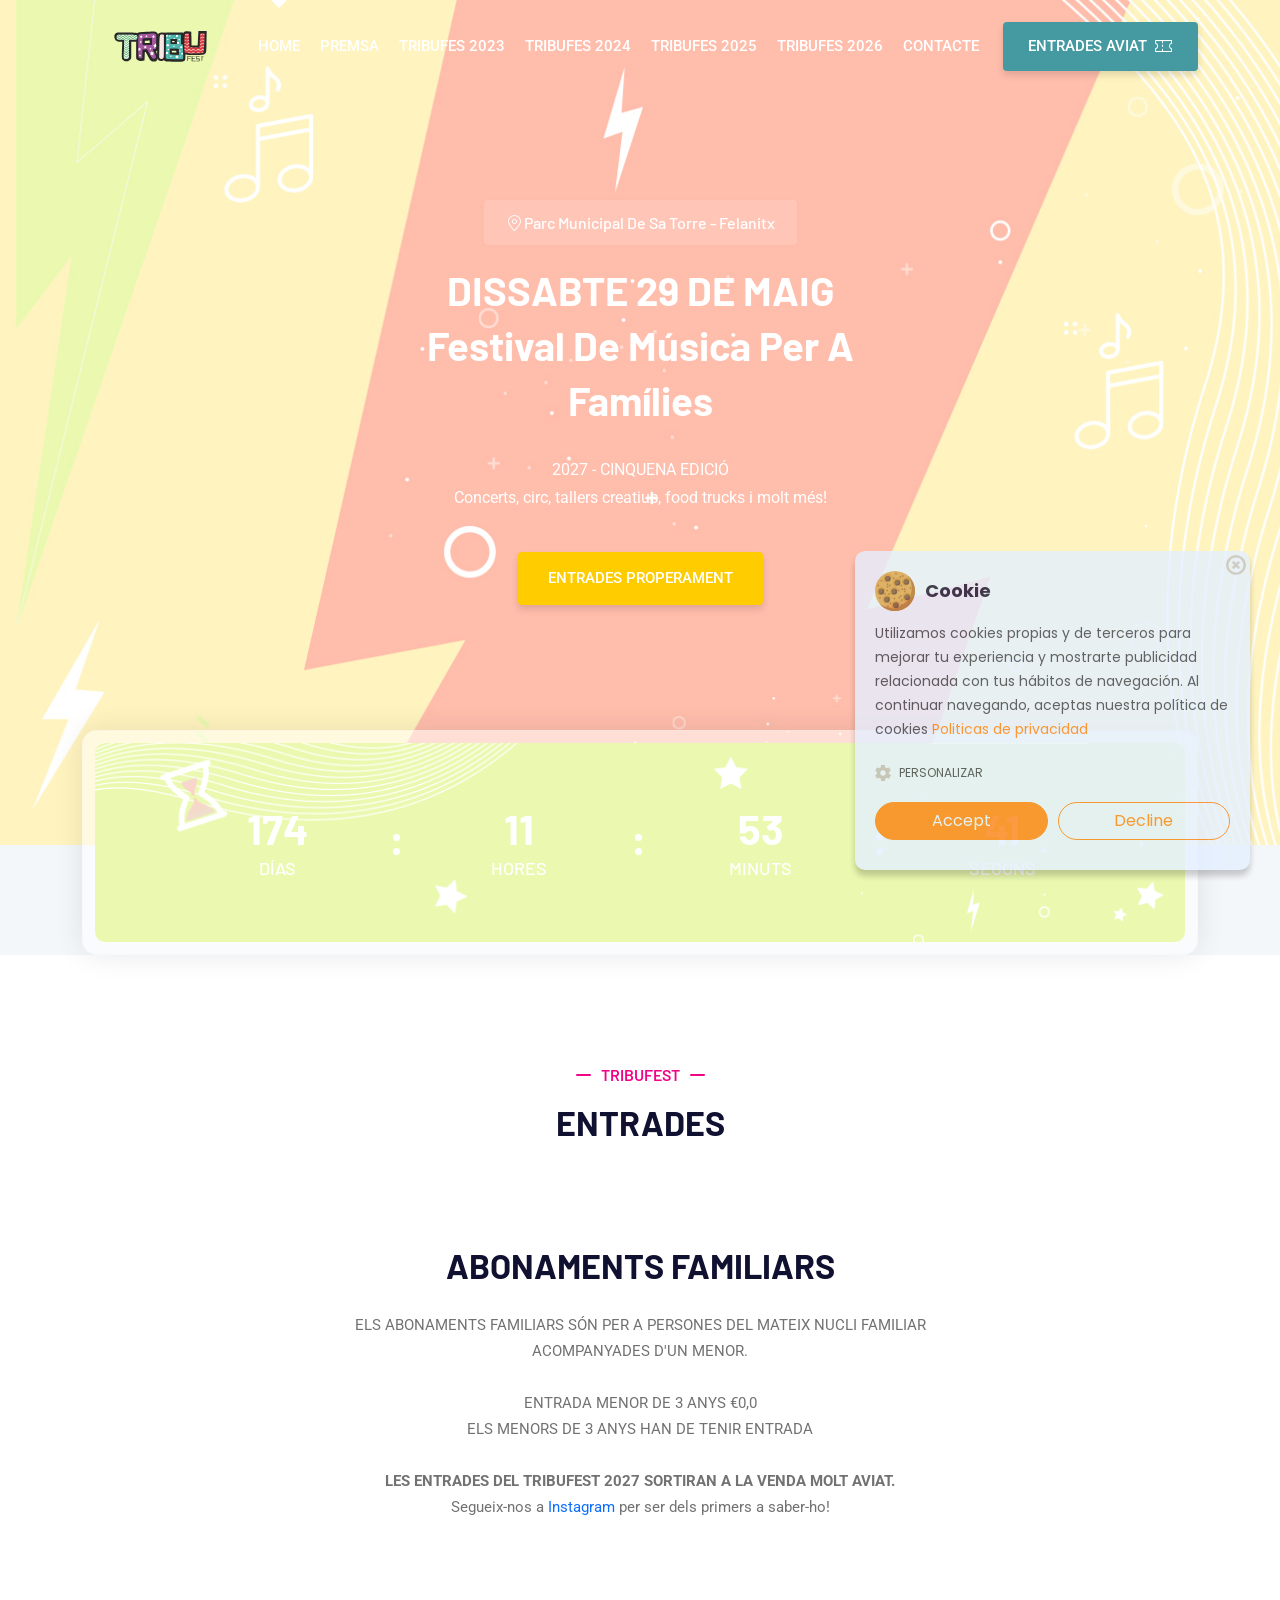
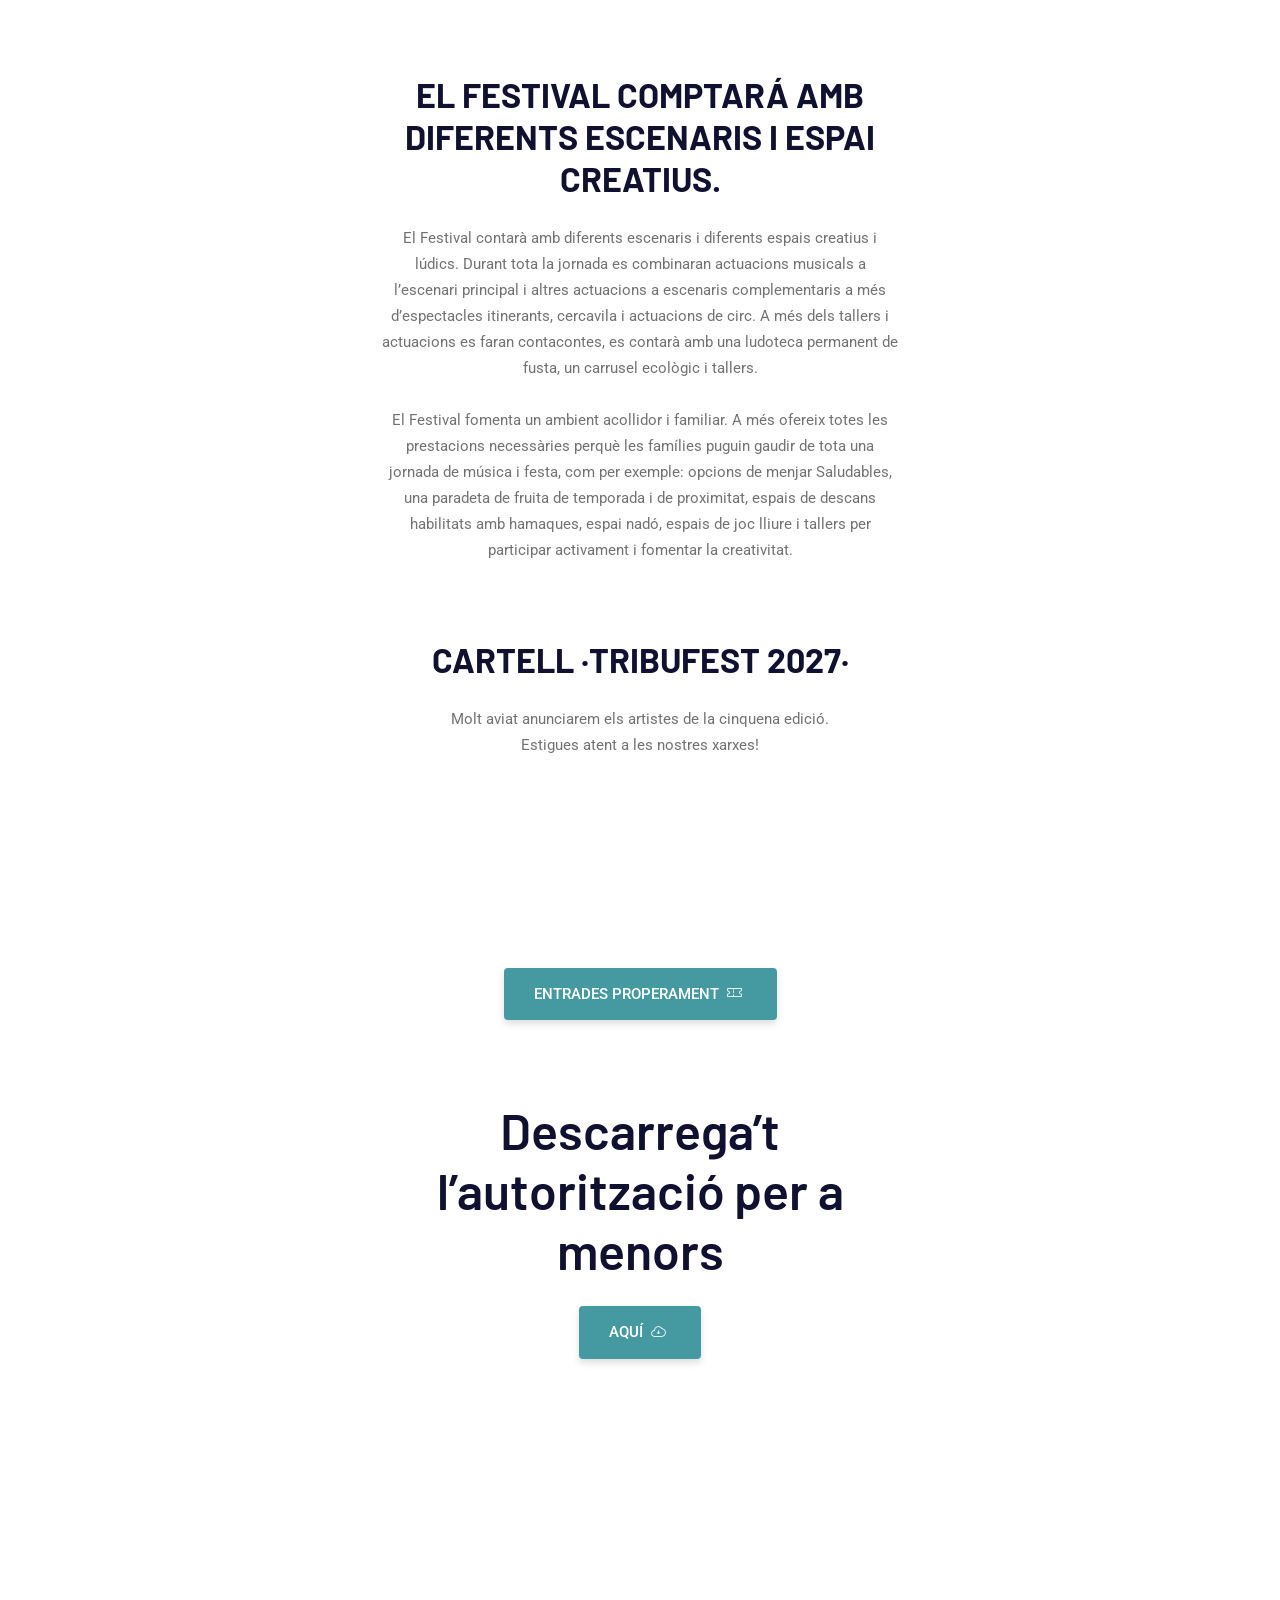
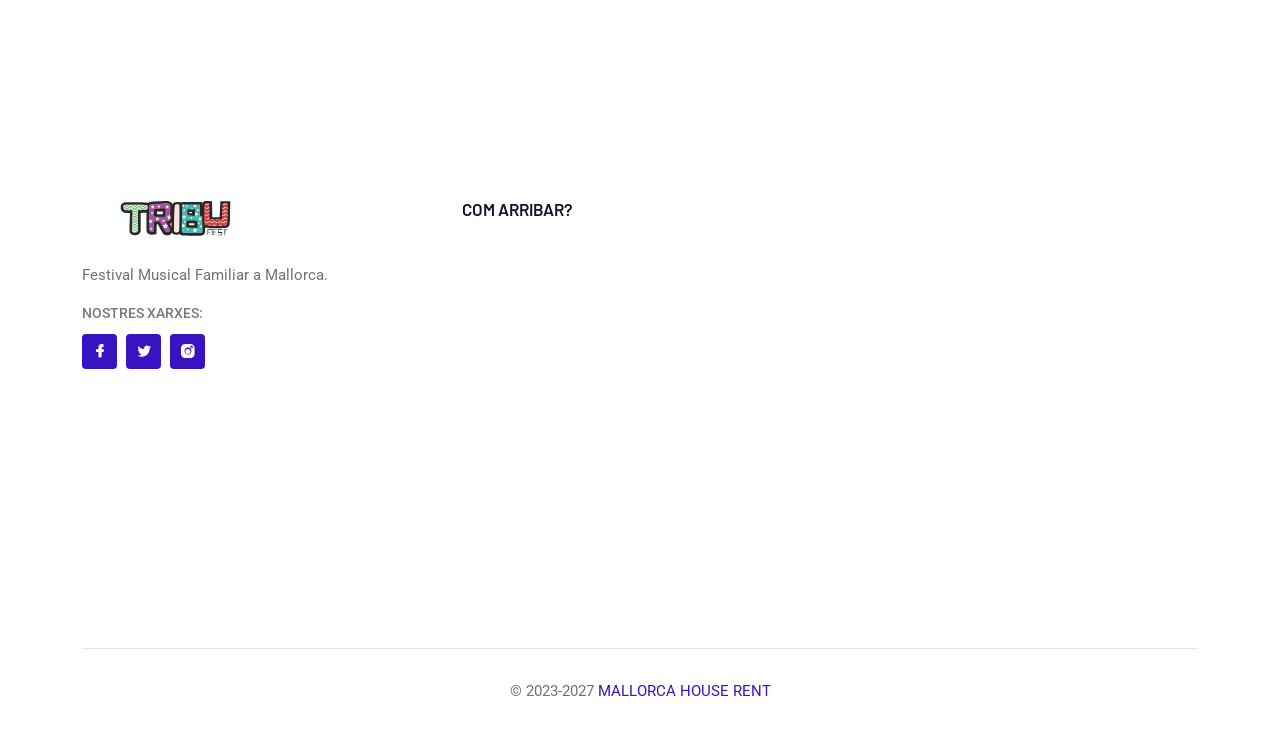
==== commit 0d55c490: "Treure els logos dels patrocinadors de 2026 de la portada Co-Authored-By: Claude Opus 5.5 <noreply@a" ====
--- a/web/index.html
+++ b/web/index.html
@@ -268,31 +268,14 @@
 </div>
 
 
- <!-- Start Call Action Area -->
-    <section class="call-action overlay">
+ <!-- Entrades (els logos dels patrocinadors 2027 aniran aquí) -->
+    <section class="section" style="padding:60px 0 20px">
         <div class="container">
-            <div class="row align-items-center">
-                <div class="col-lg-8 offset-lg-2 col-md-12 col-12">
-                    <div class="inner-content">
-                        <div class="text">
-                            
-                            <h2 class="wow fadeInUp" data-wow-delay=".4s">&nbsp;</h2>
-                            <h2 class="wow fadeInUp" data-wow-delay=".4s">&nbsp;</h2>
-                            <h2 class="wow fadeInUp" data-wow-delay=".4s"><br></h2>
-                            <h2 class="wow fadeInUp" data-wow-delay=".4s">&nbsp;</h2>
-                            <h2 class="wow fadeInUp" data-wow-delay=".4s">&nbsp;</h2>
-                            <p data-wow-delay=".4s">&nbsp;</p>
-                          <p data-wow-delay=".4s">&nbsp;</p>
-                        </div>
-                        <div class="button wow fadeInUp" data-wow-delay=".8s">
-                          <a href="#pricing" class="btn js-entrades" data-venda="ENTRADES AQUÍ"><span class="js-entrades-text">ENTRADES PROPERAMENT</span><i class="lni lni-ticket"></i></a>
-                        </div>
-                    </div>
-                </div>
+            <div class="button wow fadeInUp" data-wow-delay=".4s" style="display:flex;justify-content:center">
+                <a href="#pricing" class="btn js-entrades" data-venda="ENTRADES AQUÍ"><span class="js-entrades-text">ENTRADES PROPERAMENT</span><i class="lni lni-ticket" style="margin-left:8px"></i></a>
             </div>
         </div>
     </section>
-    <!-- End Call Action Area -->
 <div class=container>
 <div class=row>
 <div class=col-12>
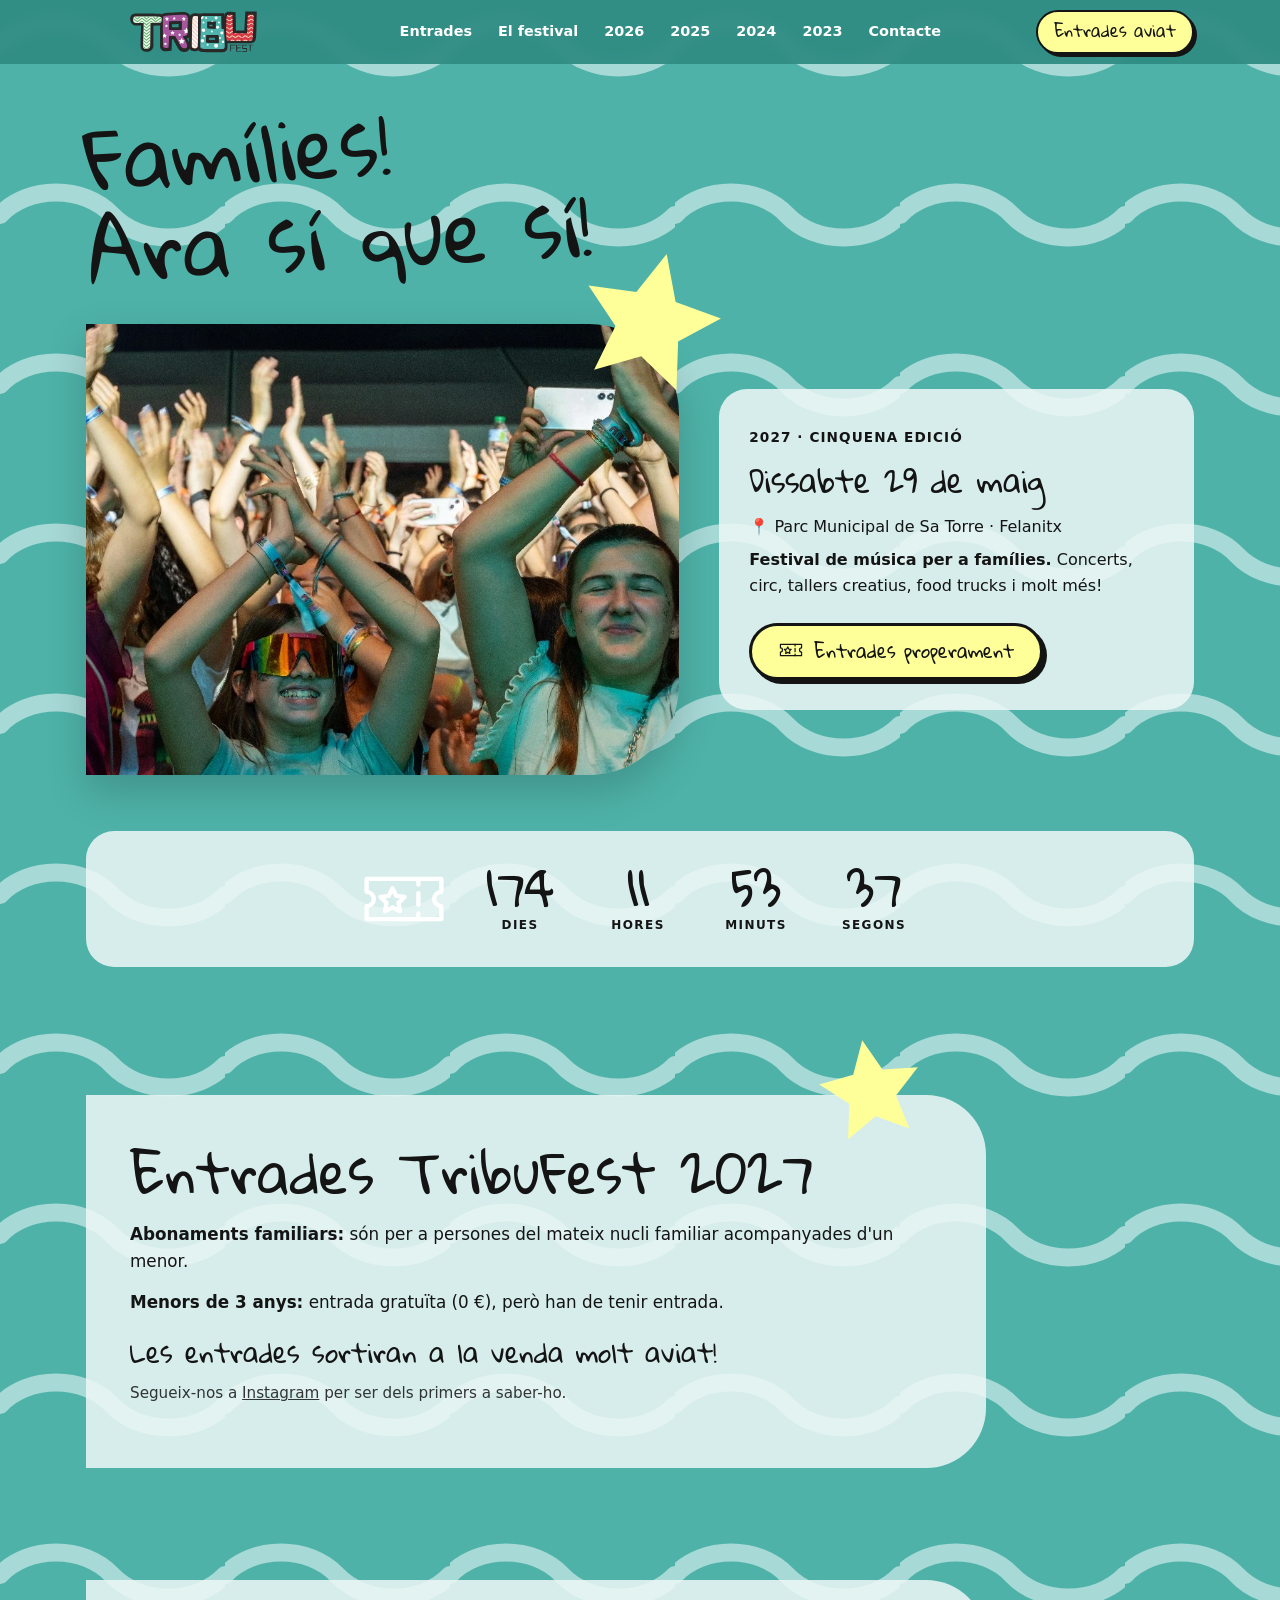
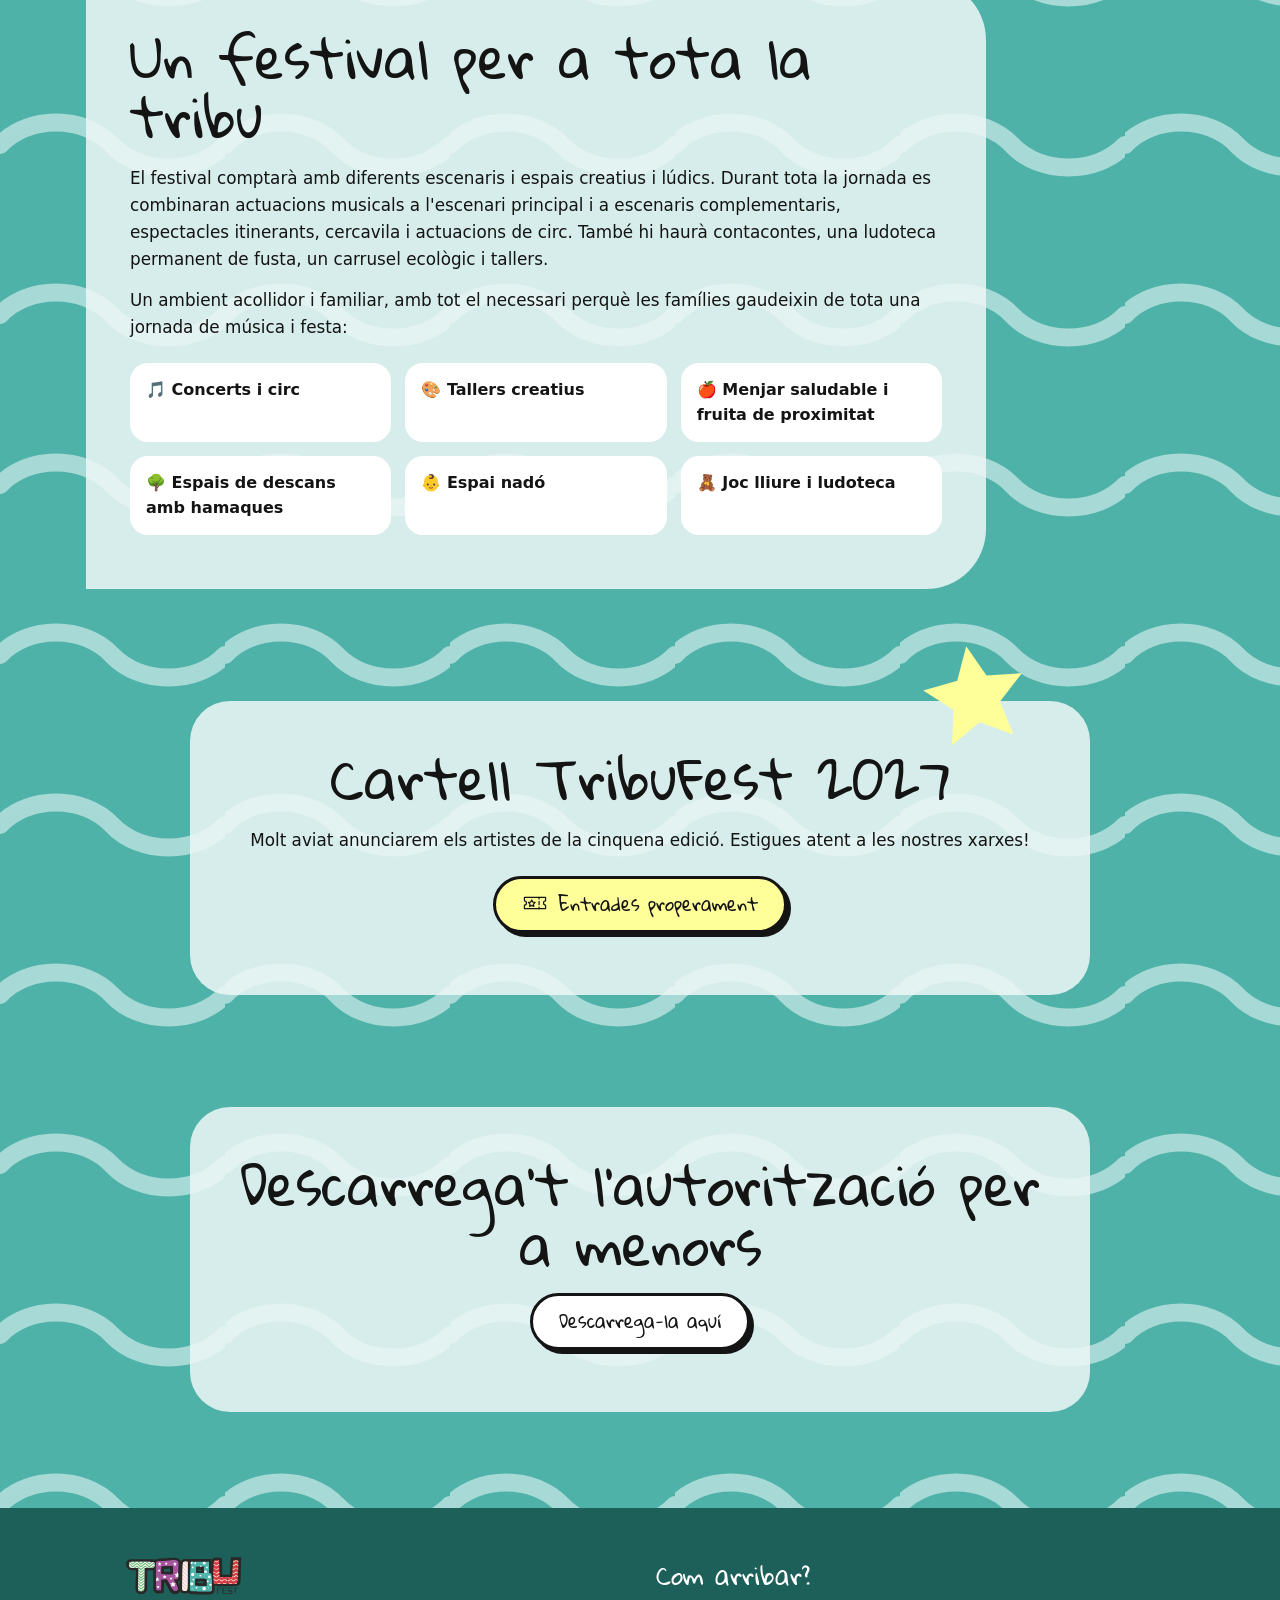
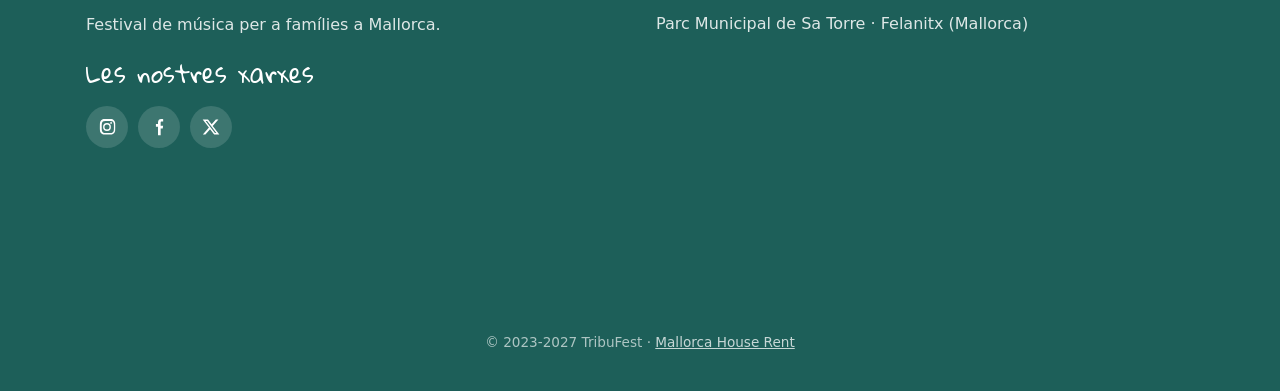
==== commit 4c82152d: "Nou disseny 2027: turquesa amb ones, estrella i lletra de retolador Co-Authored-By: Claude Opus 5.5 " ====
--- a/web/index.html
+++ b/web/index.html
@@ -1,481 +1,188 @@
 <!DOCTYPE html>
-<html class="no-js" lang="ca">
+<html lang="ca">
+<head>
+  <meta charset="utf-8" />
+  <meta name="viewport" content="width=device-width, initial-scale=1" />
+  <title>TRIBUFEST 2027 · Festival de música per a famílies · Felanitx</title>
+  <meta name="description" content="TribuFest 2027, festival de música per a famílies. Dissabte 29 de maig de 2027 al Parc Municipal de Sa Torre, Felanitx (Mallorca). Concerts, circ, tallers creatius, food trucks i molt més!" />
+  <meta name="theme-color" content="#2f8c83" />
+  <link rel="shortcut icon" type="image/x-icon" href="assets/images/favicon.svg" />
+  <meta property="og:type" content="website" />
+  <meta property="og:title" content="TribuFest 2027 · Famílies! Ara sí que sí!" />
+  <meta property="og:description" content="Dissabte 29 de maig de 2027 · Parc Municipal de Sa Torre, Felanitx" />
+  <meta property="og:image" content="https://www.tribufest.com/assets/images/2027/families.webp" />
+  <link rel="preload" href="assets/fonts/2027/gloria-hallelujah-latin-400-normal.woff2" as="font" type="font/woff2" crossorigin />
+  <link rel="stylesheet" href="assets/css/tribu-2027.css?v=2" />
 
-<head>
-    <meta charset="utf-8" />
-    <meta http-equiv="x-ua-compatible" content="ie=edge" />
-    <title>TRIBUFEST 2027</title>
-    <meta name="description" content="TribuFest 2027, festival de música per a famílies. Dissabte 29 de maig de 2027 al Parc Municipal de Sa Torre, Felanitx (Mallorca)." />
-    <meta name="viewport" content="width=device-width, initial-scale=1" />
-    <link rel="shortcut icon" type="image/x-icon" href="assets/images/favicon.svg" />
+  <!-- Google tag (gtag.js) -->
+  <script async src="https://www.googletagmanager.com/gtag/js?id=AW-11187480330"></script>
+  <script>
+    window.dataLayer = window.dataLayer || [];
+    function gtag(){dataLayer.push(arguments);}
+    gtag('js', new Date());
+    gtag('config', 'AW-11187480330');
+  </script>
 
-    <!-- ========================= CSS here ========================= -->
-    <link rel="stylesheet" href="assets/css/bootstrap.min.css" />
-    <link rel="stylesheet" href="assets/css/LineIcons.3.0.css" />
-    <link rel="stylesheet" href="assets/css/animate.css" />
-    <link rel="stylesheet" href="assets/css/tiny-slider.css" />
-    <link rel="stylesheet" href="assets/css/glightbox.min.css" />
-    <link rel="stylesheet" href="assets/css/main.css" />
+  <!-- Avís de galetes -->
+  <script src="https://ajax.googleapis.com/ajax/libs/jquery/3.5.1/jquery.min.js"></script>
+  <link rel="stylesheet" href="cookiebanner.style.css" />
+  <script src="cookiebanner.script.js"></script>
+  <script>$(document).ready(function () { cookieBanner.init(); });</script>
+</head>
+<body>
+  <svg width="0" height="0" style="position:absolute" aria-hidden="true">
+    <symbol id="star" viewBox="0 0 100 100"><path d="M50 4l13.5 29.5 32 3.5-24 21.8 6.8 31.7L50 74.3 21.7 90.5l6.8-31.7L4.5 37l32-3.5z"/></symbol>
+    <symbol id="ticket" viewBox="0 0 64 64"><g fill="none" stroke-width="3" stroke-linejoin="round" stroke-linecap="round"><path d="M6 18h52v9a5 5 0 000 10v9H6v-9a5 5 0 000-10z"/><path d="M42 18v4M42 28v8M42 42v4"/><path d="M24 24.5l2.6 5.3 5.8.8-4.2 4.1 1 5.8-5.2-2.7-5.2 2.7 1-5.8-4.2-4.1 5.8-.8z"/></g></symbol>
+  </svg>
 
-<!-- Google tag (gtag.js) -->
-<script async src="https://www.googletagmanager.com/gtag/js?id=AW-11187480330">
-</script>
-<script>
-  window.dataLayer = window.dataLayer || [];
-  function gtag(){dataLayer.push(arguments);}
-  gtag('js', new Date());
+  <header class="top">
+    <div class="wrap">
+      <a class="logo" href="index.html" aria-label="TribuFest"><img src="assets/images/logo/logo.svg" alt="TribuFest" width="220" height="44" /></a>
+      <nav class="menu" aria-label="Menú">
+        <a href="#pricing">Entrades</a>
+        <a href="#festival">El festival</a>
+        <a href="https://www.tribufest.com/festival2026">2026</a>
+        <a href="https://www.tribufest.com/festival2025">2025</a>
+        <a href="https://www.tribufest.com/festival2024">2024</a>
+        <a href="https://www.tribufest.com/festival2023">2023</a>
+        <a href="contacto.html">Contacte</a>
+      </nav>
+      <a href="#pricing" class="btn btn-small ticket-btn js-entrades" data-venda="Entrades aquí"><span class="js-entrades-text">Entrades aviat</span></a>
+      <details class="menu-mobile">
+        <summary>Menú ☰</summary>
+        <nav>
+          <a href="#pricing">Entrades</a>
+          <a href="#festival">El festival</a>
+          <a href="https://www.tribufest.com/festival2026">TribuFest 2026</a>
+          <a href="https://www.tribufest.com/festival2025">TribuFest 2025</a>
+          <a href="https://www.tribufest.com/festival2024">TribuFest 2024</a>
+          <a href="https://www.tribufest.com/festival2023">TribuFest 2023</a>
+          <a href="contacto.html">Contacte</a>
+        </nav>
+      </details>
+    </div>
+  </header>
 
-  gtag('config', 'AW-11187480330');
-</script>
-<style id="menu-una-linia">@media (min-width:992px){.navbar-nav .nav-item{margin-right:20px}.navbar-nav .nav-item a{white-space:nowrap}.header .navbar .button{margin-left:24px!important}.header .button .btn{white-space:nowrap}}@media (min-width:992px) and (max-width:1199px){.navbar-nav .nav-item{margin-right:14px}.navbar-nav .nav-item a{font-size:13px}}</style>
-</head>
- <!-- jQuery -->
-    <script src="https://ajax.googleapis.com/ajax/libs/jquery/3.5.1/jquery.min.js"></script>
-    
-    <!-- Cookie Banner -->
-    <link rel="stylesheet" href="cookiebanner.style.css">
-    <script src="cookiebanner.script.js"></script>
-    <style>
-        *{margin:0;padding:0;text-decoration:none;list-style:none;box-sizing:border-box;}
-    </style>
-    <script>
-        $(document).ready(function() {
-            cookieBanner.init();
-        });
-    </script>
-</head>
+  <main>
+    <section class="hero">
+      <div class="wrap">
+        <h1 class="hand">Famílies!<br />Ara sí que sí!</h1>
+        <div class="hero-grid">
+          <div class="photo">
+            <img src="assets/images/2027/families.webp" alt="Públic del TribuFest aplaudint en un concert" width="832" height="633" fetchpriority="high" />
+            <svg class="star" aria-hidden="true"><use href="#star" /></svg>
+          </div>
+          <div class="hero-info">
+            <p class="edition">2027 · Cinquena edició</p>
+            <p class="date">Dissabte 29 de maig</p>
+            <p>📍 Parc Municipal de Sa Torre · Felanitx</p>
+            <p><strong>Festival de música per a famílies.</strong> Concerts, circ, tallers creatius, food trucks i molt més!</p>
+            <a href="#pricing" class="btn js-entrades" data-venda="Entrades aquí"><svg aria-hidden="true"><use href="#ticket" /></svg><span class="js-entrades-text">Entrades properament</span></a>
+          </div>
+        </div>
 
+        <div class="countdown" aria-label="Compte enrere fins al TribuFest 2027">
+          <svg class="ticket" aria-hidden="true"><use href="#ticket" /></svg>
+          <div class="box"><span class="num" id="days">000</span><span class="lbl">Dies</span></div>
+          <div class="box"><span class="num" id="hours">00</span><span class="lbl">Hores</span></div>
+          <div class="box"><span class="num" id="minutes">00</span><span class="lbl">Minuts</span></div>
+          <div class="box"><span class="num" id="seconds">00</span><span class="lbl">Segons</span></div>
+        </div>
+      </div>
+    </section>
 
-<body>
-    <!--[if lte IE 9]>
-      <p class="browserupgrade">
-        You are using an <strong>outdated</strong> browser. Please
-        <a href="https://browsehappy.com/">upgrade your browser</a> to improve
-        your experience and security.
-      </p>
-    <![endif]-->
+    <section id="pricing" class="section">
+      <div class="wrap">
+        <div class="card">
+          <svg class="star" aria-hidden="true"><use href="#star" /></svg>
+          <h2>Entrades TribuFest 2027</h2>
+          <p><strong>Abonaments familiars:</strong> són per a persones del mateix nucli familiar acompanyades d'un menor.</p>
+          <p><strong>Menors de 3 anys:</strong> entrada gratuïta (0 €), però han de tenir entrada.</p>
+          <div id="entrades-properament">
+            <p class="hand" style="font-size:1.6rem;margin-top:22px">Les entrades sortiran a la venda molt aviat!</p>
+            <p class="note">Segueix-nos a <a href="https://www.instagram.com/tribu.fest" target="_blank" rel="noopener">Instagram</a> per ser dels primers a saber-ho.</p>
+          </div>
+          <div id="entrades-widget"></div>
+        </div>
+      </div>
+    </section>
 
-    <!-- Preloader -->
-    <div class="preloader">
-        <div class="preloader-inner">
-            <div class="preloader-icon">
-                <span></span>
-                <span></span>
-            </div>
+    <section id="festival" class="section">
+      <div class="wrap">
+        <div class="card">
+          <h2>Un festival per a tota la tribu</h2>
+          <p>El festival comptarà amb diferents escenaris i espais creatius i lúdics. Durant tota la jornada es combinaran actuacions musicals a l'escenari principal i a escenaris complementaris, espectacles itinerants, cercavila i actuacions de circ. També hi haurà contacontes, una ludoteca permanent de fusta, un carrusel ecològic i tallers.</p>
+          <p>Un ambient acollidor i familiar, amb tot el necessari perquè les famílies gaudeixin de tota una jornada de música i festa:</p>
+          <ul class="features">
+            <li>🎵 Concerts i circ</li>
+            <li>🎨 Tallers creatius</li>
+            <li>🍎 Menjar saludable i fruita de proximitat</li>
+            <li>🌳 Espais de descans amb hamaques</li>
+            <li>👶 Espai nadó</li>
+            <li>🧸 Joc lliure i ludoteca</li>
+          </ul>
         </div>
+      </div>
+    </section>
+
+    <section class="section">
+      <div class="wrap">
+        <div class="card center">
+          <svg class="star" aria-hidden="true"><use href="#star" /></svg>
+          <h2>Cartell TribuFest 2027</h2>
+          <p>Molt aviat anunciarem els artistes de la cinquena edició. Estigues atent a les nostres xarxes!</p>
+          <p style="margin-top:22px"><a href="#pricing" class="btn js-entrades" data-venda="Entrades aquí"><svg aria-hidden="true"><use href="#ticket" /></svg><span class="js-entrades-text">Entrades properament</span></a></p>
+        </div>
+      </div>
+    </section>
+
+    <section class="section">
+      <div class="wrap">
+        <div class="card center">
+          <h2>Descarrega't l'autorització per a menors</h2>
+          <p style="margin-top:18px"><a class="btn btn-light" href="https://www.tribufest.com/AUTORITZACIO DE MENOR.pdf" target="_blank" rel="noopener">Descarrega-la aquí</a></p>
+        </div>
+      </div>
+    </section>
+  </main>
+
+  <footer class="foot">
+    <div class="wrap">
+      <div class="cols">
+        <div>
+          <img src="assets/images/logo/logo.svg" alt="TribuFest" width="200" height="40" style="height:40px;width:auto" />
+          <p>Festival de música per a famílies a Mallorca.</p>
+          <h3>Les nostres xarxes</h3>
+          <ul class="social">
+            <li><a href="https://www.instagram.com/tribu.fest" target="_blank" rel="noopener" aria-label="Instagram"><svg viewBox="0 0 24 24"><path d="M12 7.3A4.7 4.7 0 1012 16.7 4.7 4.7 0 0012 7.3zm0 7.7a3 3 0 110-6 3 3 0 010 6zm6-7.9a1.1 1.1 0 11-2.2 0 1.1 1.1 0 012.2 0zM21.9 8c-.1-1.5-.4-2.8-1.5-3.9S18 2.6 16.5 2.5c-1.5-.1-6-.1-7.5 0-1.5.1-2.8.4-3.9 1.5S3.6 6.5 3.5 8c-.1 1.5-.1 6 0 7.5.1 1.5.4 2.8 1.5 3.9s2.4 1.4 3.9 1.5c1.5.1 6 .1 7.5 0 1.5-.1 2.8-.4 3.9-1.5s1.4-2.4 1.5-3.9c.1-1.5.1-6 0-7.5zm-2 9.2a3 3 0 01-1.7 1.7c-1.2.5-4 .4-5.2.4s-4 .1-5.2-.4a3 3 0 01-1.7-1.7c-.5-1.2-.4-4-.4-5.2s-.1-4 .4-5.2a3 3 0 011.7-1.7c1.2-.5 4-.4 5.2-.4s4-.1 5.2.4a3 3 0 011.7 1.7c.5 1.2.4 4 .4 5.2s.1 4-.4 5.2z"/></svg></a></li>
+            <li><a href="https://www.facebook.com/profile.php?id=100089940652784" target="_blank" rel="noopener" aria-label="Facebook"><svg viewBox="0 0 24 24"><path d="M14 8.5V6.8c0-.8.2-1.3 1.4-1.3H17V2.6c-.3 0-1.2-.1-2.3-.1-2.3 0-3.9 1.4-3.9 4v2H8.3v3.2h2.5V22H14v-8.3h2.5l.4-3.2H14z"/></svg></a></li>
+            <li><a href="https://twitter.com/tribufest" target="_blank" rel="noopener" aria-label="X / Twitter"><svg viewBox="0 0 24 24"><path d="M17.8 3h3.1l-6.8 7.8L22 21h-6.2l-4.9-6.4L5.3 21H2.2l7.3-8.3L2 3h6.4l4.4 5.8L17.8 3zm-1.1 16.2h1.7L7.4 4.7H5.6l11.1 14.5z"/></svg></a></li>
+          </ul>
+        </div>
+        <div>
+          <h3>Com arribar?</h3>
+          <p>Parc Municipal de Sa Torre · Felanitx (Mallorca)</p>
+          <iframe src="https://www.google.com/maps/embed?pb=!1m18!1m12!1m3!1d3079.949258493812!2d3.1520268749846894!3d39.470475012689114!2m3!1f0!2f0!3f0!3m2!1i1024!2i768!4f13.1!3m3!1m2!1s0x12964db916952b6f%3A0xd87fd1fcb30a032c!2sParc%20Municipal%20de%20la%20Torre!5e0!3m2!1ses-419!2sar!4v1682605754274!5m2!1ses-419!2sar" title="Mapa: Parc Municipal de Sa Torre, Felanitx" loading="lazy" referrerpolicy="no-referrer-when-downgrade" allowfullscreen></iframe>
+        </div>
+      </div>
+      <p class="copy">© 2023-2027 TribuFest · <a href="https://www.mallorcahouserent.com/" target="_blank" rel="noopener">Mallorca House Rent</a></p>
     </div>
-    <!-- /End Preloader -->
+  </footer>
 
-    <!-- Start Header Area -->
-    <header class="header navbar-area">
-        <div class="container">
-            <div class="row align-items-center">
-                <div class="col-lg-12">
-                    <div class="nav-inner">
-                        <!-- Start Navbar -->
-                        <nav class="navbar navbar-expand-lg">
-                            <a class="navbar-brand" href="index.html">
-                                <img src="assets/images/logo/logo.svg" alt="Logo">
-                            </a>
-                            <button class="navbar-toggler mobile-menu-btn" type="button" data-bs-toggle="collapse"
-                                data-bs-target="#navbarSupportedContent" aria-controls="navbarSupportedContent"
-                                aria-expanded="false" aria-label="Toggle navigation">
-                                <span class="toggler-icon"></span>
-                                <span class="toggler-icon"></span>
-                                <span class="toggler-icon"></span>
-                            </button>
-                            <div class="collapse navbar-collapse sub-menu-bar" id="navbarSupportedContent">
-                                <ul id="nav" class="navbar-nav ms-auto">
-                                    <li class="nav-item">
-                                        <a href="index.html" class="active" aria-label="Toggle navigation">HOME</a>
-                                                                       </li>
-                                    <li class="nav-item">
-                                        <a href="" aria-label="Toggle navigation">PREMSA</a>
-                                    </li>
-                                    <li class="nav-item">
-                                        <a href="https://www.tribufest.com/festival2023" aria-label="Toggle navigation">TRIBUFES 2023</a>
-                                    </li>
-                                    <li class="nav-item">
-                                        <a href="https://www.tribufest.com/festival2024" aria-label="Toggle navigation">TRIBUFES 2024</a>
-                                    </li>
-                                                                        <li class="nav-item">
-                                        <a href="https://tribufest.com/festival2025" aria-label="Toggle navigation">TRIBUFES 2025</a>
-                                    </li>
-                                    <li class="nav-item">
-                                        <a href="https://www.tribufest.com/festival2026" aria-label="Toggle navigation">TRIBUFES 2026</a>
-                                    </li>
-            
-                                    <li class="nav-item">
-                                        <a href="contacto.html" aria-label="Toggle navigation">CONTACTE</a>
-                                    </li>
-                                </ul>
-                            </div> <!-- navbar collapse -->
-                            <div class="button">
-                                <a href="#pricing" class="btn js-entrades" data-venda="ENTRADES AQUÍ"><span class="js-entrades-text">ENTRADES AVIAT</span><i class="lni lni-ticket"></i></a>
-                            </div>
-                        </nav>
-                        <!-- End Navbar -->
-                    </div>
-                </div>
-            </div> <!-- row -->
-        </div> <!-- container -->
-    </header>
-    <!-- End Header Area -->
-
-    <!-- Start Hero Area -->
-    <section class="hero-area">
-        <div class="main__circle"></div>
-        <div class="main__circle2"></div>
-        <div class="main__circle3"></div>
-        <div class="main__circle4"></div>
-        <div class="container">
-            <div class="row align-items-center">
-                <div class="col-lg-6 offset-lg-3 col-md-12 col-12">
-                    <div class="hero-content">
-                        <h5 class="wow zoomIn" data-wow-delay=".2s"><i class="lni lni-map-marker"></i>Parc Municipal De Sa Torre - Felanitx</h5>
-                        <h2 class="wow fadeInUp" data-wow-delay=".4s"> DISSABTE 29 DE MAIG<br>
-                        Festival de Música per a famílies</h2>
-                        <p class="wow fadeInUp" data-wow-delay=".6s">2027 - CINQUENA EDICIÓ<BR>
-                           Concerts, circ, tallers creatius, food trucks i molt més!</p>
-                        <div class="button wow fadeInUp" data-wow-delay=".8s">
-                          <a href="#pricing" class="btn js-entrades" data-venda="ENTRADES"><span class="js-entrades-text">ENTRADES PROPERAMENT</span></a>
-                        </div>
-                    </div>
-                </div>
-            </div>
-        </div>
-    </section>
-    <!-- End Hero Area -->
-
-    <!-- Start Count Down Area -->
-    <div class="count-down">
-        <div class="container">
-            <div class="row">
-                <div class="col-12">
-                    <div class="box-head">
-                        <div class="box-content">
-                            <div class="box">
-                                <h1 id="days">000</h1>
-                                <h2 id="daystxt">DÍAS</h2>
-                            </div>
-                            <div class="box">
-                                <h1 id="hours">00</h1>
-                                <h2 id="hourstxt">HORES</h2>
-                            </div>
-                            <div class="box">
-                                <h1 id="minutes">00</h1>
-                                <h2 id="minutestxt">MINUTS</h2>
-                            </div>
-                            <div class="box">
-                                <h1 id="seconds">00</h1>
-                                <h2 id="secondstxt">SEGONS</h2>
-                            </div>
-                        </div>
-                    </div>
-                </div>
-            </div>
-        </div>
-    </div>
-    <!-- End Count Down Area -->
-
-  
-
-    <!-- Start Pricing Table Area -->
-    <section id="pricing" class="pricing-table section extra-page bg-white">
-        <div class="container">
-            <div class="row">
-                <div class="col-12">
-                    <div class="section-title">
-                        <h3 class="wow zoomIn" data-wow-delay=".2s">TRIBUFEST</h3>
-                      <h2 class="wow fadeInUp" data-wow-delay=".4s">
-  ENTRADES</h2>
-                        <p class="wow fadeInUp" data-wow-delay=".6s">&nbsp;</p>
-                    </div>
-                </div>
-            </div>
-            <div class="row">
-                <div class="col-lg-4 col-md-6 col-12 wow fadeInUp" data-wow-delay=".4s">
-                   
-</div>
-</div>
-
-
-
-   </div>
-<div class=section-title>
-
-<h2 class="wow fadeInUp" data-wow-delay=.4s>ABONAMENTS FAMILIARS</h2>
-<p>ELS ABONAMENTS FAMILIARS SÓN PER A PERSONES DEL MATEIX NUCLI FAMILIAR ACOMPANYADES D'UN MENOR.</p>
-<p>&nbsp;</p>
-<p>ENTRADA MENOR DE 3 ANYS €0,0</p>
-<p>ELS MENORS DE 3 ANYS HAN DE TENIR ENTRADA</p>
-<p>&nbsp;</p>
-<p id="entrades-properament"><strong>LES ENTRADES DEL TRIBUFEST 2027 SORTIRAN A LA VENDA MOLT AVIAT.</strong><br>
-Segueix-nos a <a href="https://www.instagram.com/tribu.fest" target="_blank" rel="noopener">Instagram</a> per ser dels primers a saber-ho!</p>
-<div id="entrades-widget"></div>
-<p class="wow fadeInUp" data-wow-delay=.6s>&nbsp;</p>
-<p class="wow fadeInUp" data-wow-delay=.6s>&nbsp;</p>
-<p class="wow fadeInUp" data-wow-delay=.6s>&nbsp;</p>
-<p class="wow fadeInUp" data-wow-delay=.6s>&nbsp;</p>
-</div>
-</div>
- <!-- End Call Action Area -->
- 
-
-</div>
-</div>
-</div>
-</div>
- <div class=container>
-<div class=row>
-<div class=col-12>
-<div class=section-title>
-
-<h2 class="wow fadeInUp" data-wow-delay=.4s>EL fESTIVAL cOMPTARÁ aMB dIFERENTS eSCENARIS i  eSPAI cREATIUS.</h2>
-<p class="wow fadeInUp" data-wow-delay=.6s>El Festival contarà amb diferents escenaris i diferents espais creatius i lúdics.  Durant tota la jornada es combinaran actuacions musicals a l’escenari principal i  altres actuacions a escenaris complementaris a més d’espectacles itinerants, cercavila i actuacions de circ. A més dels tallers i actuacions es faran contacontes, es contarà amb una ludoteca permanent de fusta, un carrusel  ecològic i tallers.</p>
-<p class="wow fadeInUp" data-wow-delay=.6s>&nbsp;</p>
-<p class="wow fadeInUp" data-wow-delay=.6s>El Festival fomenta un ambient acollidor i familiar. A més ofereix totes les<br>
-  prestacions necessàries perquè les famílies puguin gaudir de tota una jornada de  música i festa, com per exemple: opcions de menjar Saludables, una paradeta de  fruita de temporada i de proximitat, espais de descans habilitats amb hamaques,
-  espai nadó, espais de joc lliure i tallers per participar activament i fomentar la
-  creativitat.</p>
-<p class="wow fadeInUp" data-wow-delay=.6s>&nbsp;</p>
-</div>
- <!-- Programa 2027: pendent -->
-  <div class=container>
-  <div class=container>
-<div class=row>
-<div class=col-12>
-<div class=section-title>
-
-<h2 class="wow fadeInUp" data-wow-delay=.4s>CARTELL ·TRIBUFEST 2027·</h2>
-<p class="wow fadeInUp" data-wow-delay=.6s>Molt aviat anunciarem els artistes de la cinquena edició. Estigues atent a les nostres xarxes!</p>
-</div>
-</div>
-</div>
-
-</div>
-</div>
- <div class=container>
-<div class=row>
-<div class=col-12>
-<div class=section-title>
-</div>
-</div>
- <div class=container>
-<div class=row>
-<div class=col-12>
-<div class=section-title>
-</div>
-
-
- <!-- Entrades (els logos dels patrocinadors 2027 aniran aquí) -->
-    <section class="section" style="padding:60px 0 20px">
-        <div class="container">
-            <div class="button wow fadeInUp" data-wow-delay=".4s" style="display:flex;justify-content:center">
-                <a href="#pricing" class="btn js-entrades" data-venda="ENTRADES AQUÍ"><span class="js-entrades-text">ENTRADES PROPERAMENT</span><i class="lni lni-ticket" style="margin-left:8px"></i></a>
-            </div>
-        </div>
-    </section>
-<div class=container>
-<div class=row>
-<div class=col-12>
-<div class=section-title>
-
-<h1 class="wow fadeInUp" data-wow-delay=.4s>
-  <br>Descarrega’t l’autorització per a menors</h1>
-
-<p class="wow fadeInUp" data-wow-delay=.6s>&nbsp;</p>
-<div class="button wow fadeInUp" data-wow-delay=".8s">
-                          <a href="https://www.tribufest.com/AUTORITZACIO DE MENOR.pdf"target="_blank" class="btn">AQUÍ&nbsp;&nbsp;<i class="lni lni-cloud-download"></i></a>
-      </div>
-</div>
-</div>
-</div>
-</div>
- <div class=container>
-<div class=row>
-<div class=col-12>
-<div class=section-title>
-  <p class="wow fadeInUp" data-wow-delay=.6s>&nbsp;</p>
-  <p class="wow fadeInUp" data-wow-delay=.6s>&nbsp;</p>
-  <p class="wow fadeInUp" data-wow-delay=.6s>&nbsp;</p>
-  <p class="wow fadeInUp" data-wow-delay=.6s>&nbsp;</p>
-<p class="wow fadeInUp" data-wow-delay=.6s>&nbsp;</p>
-</div>
-</div>
-</div>
-
-</div>
-</div>
-</div>
-</div>
- 
-                    </div>
-                </div>
-            </div>
-        </div>
-    </section>
-    
-</div>
-</div>
-</div>
-
-    <!-- Start Footer Area -->
-    <footer class="footer">
-        <!-- Start Footer Top -->
-        <div class="footer-top">
-            <div class="container">
-                <div class="inner-content">
-                    <div class="row">
-                        <div class="col-lg-4 col-md-6 col-12">
-                            <!-- Single Widget -->
-                            <div class="single-footer f-about">
-                                <div class="logo">
-                                    <a href="index.html">
-                                        <img src="assets/images/logo/dark-logo.svg" alt="#">
-                                    </a>
-                                </div>
-                                <p>Festival Musical Familiar a Mallorca.</p>
-                                <span class="social-title">
-                                    NOSTRES XARXES:
-                                </span>
-                                <ul class="social">
-                                    <li>
-                                        <a href="https://www.facebook.com/profile.php?id=100089940652784"><i class="lni lni-facebook-filled"></i></a>
-                                    </li>
-                                    <li>
-                                        <a href="https://twitter.com/tribufest?t=xeV65v8RTWvbNo2dMLuTng&s=08"><i class="lni lni-twitter-filled"></i></a>
-                                    </li>
-                                    <li>
-                                        <a href="https://www.instagram.com/tribu.fest"><i class="lni lni-instagram-filled"></i></a>
-                                    </li>
-                                   
-                                </ul>
-                            </div>
-                            <!-- End Single Widget -->
-                        </div>
-                        <div class="col-lg-2 col-md-6 col-12">
-                            <!-- Single Widget -->
-                            <div class="single-footer f-link">
-                                <h3>COM ARRIBAR?</h3>
-                                <ul>
-                                    <li><iframe src="https://www.google.com/maps/embed?pb=!1m18!1m12!1m3!1d3079.949258493812!2d3.1520268749846894!3d39.470475012689114!2m3!1f0!2f0!3f0!3m2!1i1024!2i768!4f13.1!3m3!1m2!1s0x12964db916952b6f%3A0xd87fd1fcb30a032c!2sParc%20Municipal%20de%20la%20Torre!5e0!3m2!1ses-419!2sar!4v1682605754274!5m2!1ses-419!2sar" width="400" height="300" style="border:0;max-width:100%;" allowfullscreen="" loading="lazy" referrerpolicy="no-referrer-when-downgrade"></iframe></li>
-                                    <li></li>
-                                    <li></li>
-                                    <li></li>
-                                    <li></li>
-                                </ul>
-                            </div>
-                            <!-- End Single Widget -->
-                       
-                            <!-- End Single Widget -->
-                       
-                            <!-- End Single Widget -->
-                        </div>
-                    </div>
-                </div>
-            </div>
-        </div>
-        <!--/ End Footer Top -->
-        <!-- Start Copyright Area -->
-        <div class="copyright">
-            <div class="container">
-                <div class="inner-content">
-                    <div class="row">
-                        <div class="col-12">
-                            <p class="copyright-text">© 2023-2027  <a href="https://www.mallorcahouserent.com/"
-                                    rel="https://www.mallorcahouserent.com/" target="_blank">MALLORCA HOUSE RENT </a>
-                            </p>
-                        </div>
-                    </div>
-                </div>
-            </div>
-        </div>
-        <!-- End Copyright Area -->
-    </footer>
-    <!--/ End Footer Area -->
-
-    <!-- ========================= scroll-top ========================= -->
-    <a href="#" class="scroll-top">
-        <i class="lni lni-chevron-up"></i>
-    </a>
-
-    <!-- ========================= JS here ========================= -->
-    <script src="assets/js/bootstrap.min.js"></script>
-    <script src="assets/js/wow.min.js"></script>
-    <script src="assets/js/tiny-slider.js"></script>
-    <script src="assets/js/glightbox.min.js"></script>
-    <script src="assets/js/count-up.min.js"></script>
-    <script src="assets/js/main.js"></script>
-    <script src="assets/js/entrades.js"></script>
-    <script>
-        //========= glightbox
-        GLightbox({
-            'href': 'https://www.youtube.com/watch?v=Gxw45q3Ga3k',
-            'type': 'video',
-            'source': 'youtube', //vimeo, youtube or local
-            'width': 900,
-            'autoplayVideos': true,
-        });
-
-        //========= testimonial 
-        tns({
-            container: '.testimonial-slider',
-            items: 3,
-            slideBy: 'page',
-            autoplay: false,
-            mouseDrag: true,
-            gutter: 0,
-            nav: true,
-            controls: false,
-            controlsText: ['<i class="lni lni-arrow-left"></i>', '<i class="lni lni-arrow-right"></i>'],
-            responsive: {
-                0: {
-                    items: 1,
-                },
-                540: {
-                    items: 1,
-                },
-                768: {
-                    items: 2,
-                },
-                992: {
-                    items: 2,
-                },
-                1170: {
-                    items: 3,
-                }
-            }
-        });
-    </script>
-    <script>
-        const finaleDate = new Date("MAY 29, 2027 11:00:00").getTime();
-
-        const timer = () => {
-            const now = new Date().getTime();
-            let diff = finaleDate - now;
-            if (diff < 0) diff = 0;
-
-            let days = Math.floor(diff / (1000 * 60 * 60 * 24));
-            let hours = Math.floor(diff % (1000 * 60 * 60 * 24) / (1000 * 60 * 60));
-            let minutes = Math.floor(diff % (1000 * 60 * 60) / (1000 * 60));
-            let seconds = Math.floor(diff % (1000 * 60) / 1000);
-
-            days <= 99 ? days = `0${days}` : days;
-            days <= 9 ? days = `00${days}` : days;
-            hours <= 9 ? hours = `0${hours}` : hours;
-            minutes <= 9 ? minutes = `0${minutes}` : minutes;
-            seconds <= 9 ? seconds = `0${seconds}` : seconds;
-
-            document.querySelector('#days').textContent = days;
-            document.querySelector('#hours').textContent = hours;
-            document.querySelector('#minutes').textContent = minutes;
-            document.querySelector('#seconds').textContent = seconds;
-
-        }
-        timer();
-        setInterval(timer, 1000);
-    </script>
+  <script src="assets/js/entrades.js"></script>
+  <script>
+    // Compte enrere fins a l'obertura del festival
+    const finaleDate = new Date("MAY 29, 2027 11:00:00").getTime();
+    const pad = (n, w) => String(n).padStart(w, '0');
+    const timer = () => {
+      const diff = Math.max(0, finaleDate - Date.now());
+      document.querySelector('#days').textContent = pad(Math.floor(diff / 864e5), 3);
+      document.querySelector('#hours').textContent = pad(Math.floor(diff % 864e5 / 36e5), 2);
+      document.querySelector('#minutes').textContent = pad(Math.floor(diff % 36e5 / 6e4), 2);
+      document.querySelector('#seconds').textContent = pad(Math.floor(diff % 6e4 / 1e3), 2);
+    };
+    timer();
+    setInterval(timer, 1000);
+  </script>
 </body>
-
-</html>+</html>
--- a/web/assets/css/tribu-2027.css
+++ b/web/assets/css/tribu-2027.css
@@ -0,0 +1,121 @@
+/* TribuFest 2027 — diseny nou: turquesa amb ones, estrella groga i lletra de retolador. */
+@font-face {
+  font-family: "Gloria Hallelujah";
+  src: url("../fonts/2027/gloria-hallelujah-latin-400-normal.woff2") format("woff2");
+  font-display: swap;
+}
+
+:root {
+  --teal: #4eb2a8;
+  --teal-dark: #2f8c83;
+  --teal-deep: #1d5f59;
+  --wave: #a7d9d6;
+  --card: rgba(237, 247, 246, 0.86);
+  --star: #feff99;
+  --ink: #141414;
+  --hand: "Gloria Hallelujah", "Comic Sans MS", cursive;
+  --sans: system-ui, -apple-system, "Segoe UI", Roboto, sans-serif;
+}
+
+* { box-sizing: border-box; }
+html { scroll-behavior: smooth; }
+body {
+  margin: 0;
+  font-family: var(--sans);
+  color: var(--ink);
+  background-color: var(--teal);
+  /* ones del disseny */
+  background-image: url("data:image/svg+xml,%3Csvg xmlns='http://www.w3.org/2000/svg' width='225' height='170'%3E%3Cpath d='M0 45C28 15 84 15 112 45S197 75 225 45' fill='none' stroke='%23a7d9d6' stroke-width='18' stroke-linecap='round'/%3E%3C/svg%3E");
+  background-size: 225px 170px;
+  line-height: 1.6;
+}
+img { max-width: 100%; display: block; }
+a { color: inherit; }
+.wrap { width: 100%; max-width: 1140px; margin: 0 auto; padding: 0 16px; }
+.hand { font-family: var(--hand); font-weight: 400; line-height: 1.15; }
+
+/* Capçalera */
+.top { position: sticky; top: 0; z-index: 50; background: rgba(47, 140, 131, 0.94); backdrop-filter: blur(6px); }
+.top .wrap { display: flex; align-items: center; justify-content: space-between; gap: 12px; padding-top: 10px; padding-bottom: 10px; }
+.top .logo img { height: 44px; width: auto; }
+.menu { display: flex; align-items: center; gap: 6px; }
+.menu a { text-decoration: none; color: #fff; font-weight: 600; font-size: 0.9rem; padding: 6px 10px; border-radius: 999px; white-space: nowrap; }
+.menu a:hover, .menu a.active { background: rgba(255, 255, 255, 0.18); }
+.menu-mobile { display: none; position: relative; }
+.menu-mobile summary { list-style: none; cursor: pointer; color: #fff; font-weight: 700; padding: 8px 12px; border-radius: 999px; background: rgba(255, 255, 255, 0.18); }
+.menu-mobile summary::-webkit-details-marker { display: none; }
+.menu-mobile nav { position: absolute; right: 0; top: calc(100% + 8px); background: var(--teal-deep); border-radius: 16px; padding: 8px; display: grid; min-width: 210px; box-shadow: 0 10px 30px rgba(0, 0, 0, 0.25); }
+.menu-mobile nav a { color: #fff; text-decoration: none; font-weight: 600; padding: 10px 12px; border-radius: 10px; }
+.menu-mobile nav a:hover { background: rgba(255, 255, 255, 0.12); }
+
+/* Botons */
+.btn { white-space: nowrap; display: inline-flex; align-items: center; gap: 10px; text-decoration: none; font-family: var(--hand); font-size: 1.15rem; padding: 10px 26px 12px; border-radius: 999px; background: var(--star); color: var(--ink); border: 3px solid var(--ink); box-shadow: 4px 4px 0 var(--ink); transition: transform 0.15s, box-shadow 0.15s; }
+.btn:hover { transform: translate(2px, 2px); box-shadow: 2px 2px 0 var(--ink); }
+.btn svg { width: 26px; height: 26px; stroke: currentColor; }
+.btn-small { font-size: 1rem; padding: 6px 16px 8px; border-width: 2px; box-shadow: 3px 3px 0 var(--ink); }
+.btn-light { background: #fff; }
+
+/* Portada */
+.hero { padding: 48px 0 72px; }
+.hero h1 { font-size: clamp(2.6rem, 7vw, 5rem); margin: 0 0 8px; transform: rotate(-3deg); transform-origin: left; }
+.hero-grid { display: grid; grid-template-columns: 1.25fr 1fr; gap: 40px; align-items: center; margin-top: 28px; }
+.photo { position: relative; }
+.photo img { width: 100%; height: auto; aspect-ratio: 832 / 633; object-fit: cover; border-radius: 0 90px 90px 0; box-shadow: 0 16px 40px rgba(0, 0, 0, 0.18); }
+.star { position: absolute; width: 150px; height: 150px; fill: var(--star); }
+.photo .star { right: -46px; top: -78px; transform: rotate(14deg); }
+.hero-info { background: var(--card); border-radius: 28px; padding: 30px; }
+.hero-info .date { font-family: var(--hand); font-size: 1.9rem; margin: 0; }
+.hero-info p { margin: 8px 0; }
+.hero-info .edition { font-weight: 800; letter-spacing: 0.08em; text-transform: uppercase; font-size: 0.85rem; }
+.hero-info .btn { margin-top: 16px; }
+
+/* Compte enrere */
+.countdown { margin-top: 56px; background: var(--card); border-radius: 28px; padding: 22px; display: flex; align-items: center; justify-content: center; gap: 22px; flex-wrap: wrap; }
+.countdown .box { text-align: center; min-width: 96px; }
+.countdown .num { font-family: var(--hand); font-size: 3rem; line-height: 1; display: block; }
+.countdown .lbl { font-weight: 700; font-size: 0.75rem; letter-spacing: 0.12em; text-transform: uppercase; }
+.countdown .ticket { width: 92px; height: 92px; color: #fff; stroke: currentColor; }
+
+/* Seccions amb targeta clara */
+.section { padding: 56px 0; }
+.card { position: relative; background: var(--card); border-radius: 0 60px 60px 0; padding: 48px 44px; max-width: 900px; }
+.card.center { margin: 0 auto; border-radius: 40px; text-align: center; }
+.card h2 { font-family: var(--hand); font-weight: 400; font-size: clamp(2.1rem, 5vw, 3.4rem); line-height: 1.1; margin: 0 0 18px; }
+.card p { margin: 0 0 14px; font-size: 1.05rem; }
+.card .star { width: 110px; height: 110px; top: -60px; right: 60px; transform: rotate(-10deg); }
+.card .note { font-size: 0.95rem; opacity: 0.85; }
+.features { display: grid; grid-template-columns: repeat(3, 1fr); gap: 14px; margin: 22px 0 6px; padding: 0; list-style: none; }
+.features li { background: #fff; border-radius: 18px; padding: 14px 16px; font-weight: 600; }
+
+/* Peu */
+.foot { background: var(--teal-deep); color: rgba(255, 255, 255, 0.85); padding: 48px 0 24px; margin-top: 40px; }
+.foot .cols { display: grid; grid-template-columns: 1fr 1fr; gap: 32px; align-items: start; }
+.foot h3 { font-family: var(--hand); font-weight: 400; color: #fff; font-size: 1.5rem; margin: 0 0 10px; }
+.foot .social { display: flex; gap: 10px; margin: 14px 0 0; padding: 0; list-style: none; }
+.foot .social a { display: flex; width: 42px; height: 42px; border-radius: 50%; align-items: center; justify-content: center; background: rgba(255, 255, 255, 0.14); text-decoration: none; }
+.foot .social svg { width: 20px; height: 20px; fill: #fff; }
+.foot iframe { width: 100%; max-width: 100%; height: 240px; border: 0; border-radius: 18px; }
+.foot .copy { text-align: center; font-size: 0.85rem; margin-top: 32px; opacity: 0.75; }
+.foot .copy a { color: #fff; }
+
+@media (max-width: 991px) {
+  .menu { display: none; }
+  .menu-mobile { display: block; }
+  .top .ticket-btn { display: none; }
+}
+@media (max-width: 860px) {
+  .hero-grid { grid-template-columns: 1fr; }
+  .photo { margin-right: 30px; }
+  .photo .star { width: 110px; height: 110px; right: -28px; top: -54px; }
+  .features { grid-template-columns: 1fr; }
+  .card { padding: 40px 24px; border-radius: 0 40px 40px 0; }
+  .foot .cols { grid-template-columns: 1fr; }
+  .countdown { gap: 8px; padding: 18px 10px; flex-wrap: nowrap; }
+  .countdown .ticket { display: none; }
+  .countdown .box { min-width: 0; flex: 1; }
+  .countdown .num { font-size: 2rem; }
+  .countdown .lbl { font-size: 0.65rem; letter-spacing: 0.06em; }
+  .hero-info { padding: 24px; }
+  .hero-info .date { font-size: 1.6rem; }
+  .btn { font-size: 1.05rem; padding: 9px 20px 11px; }
+}
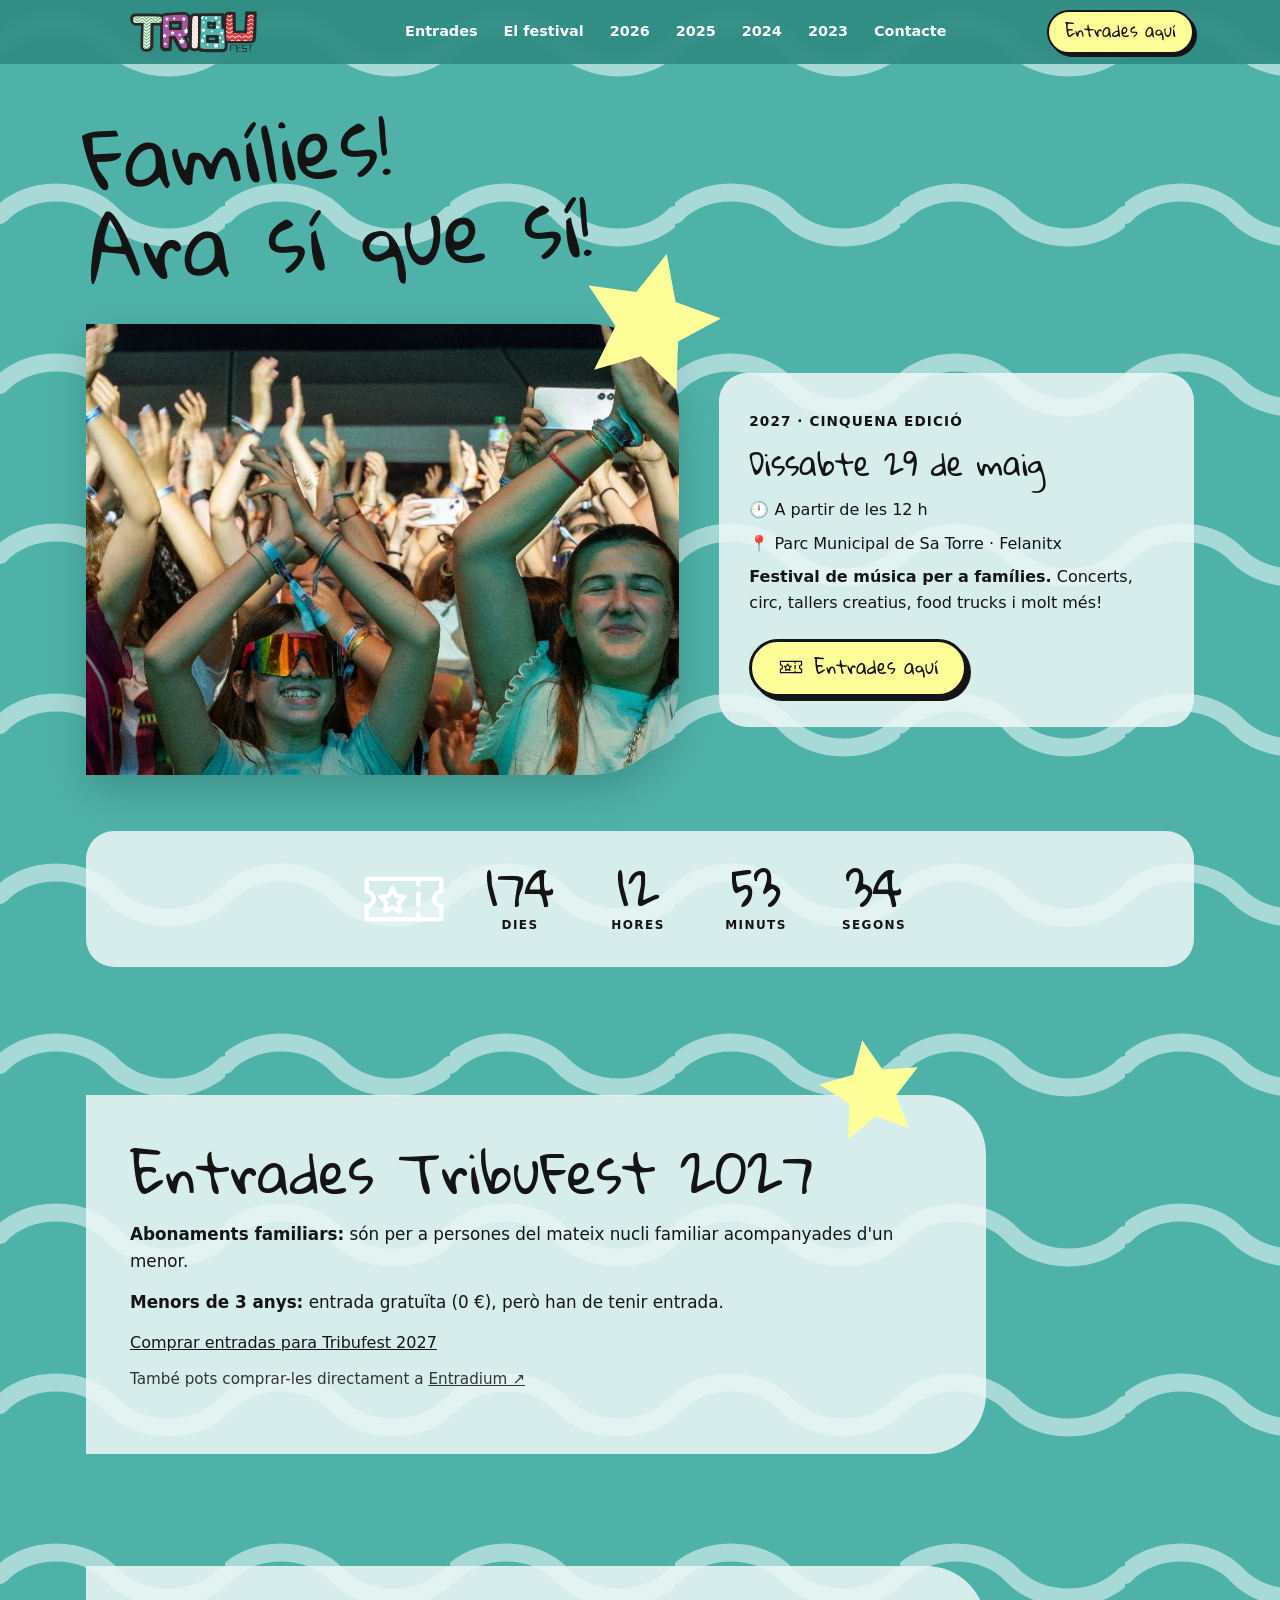
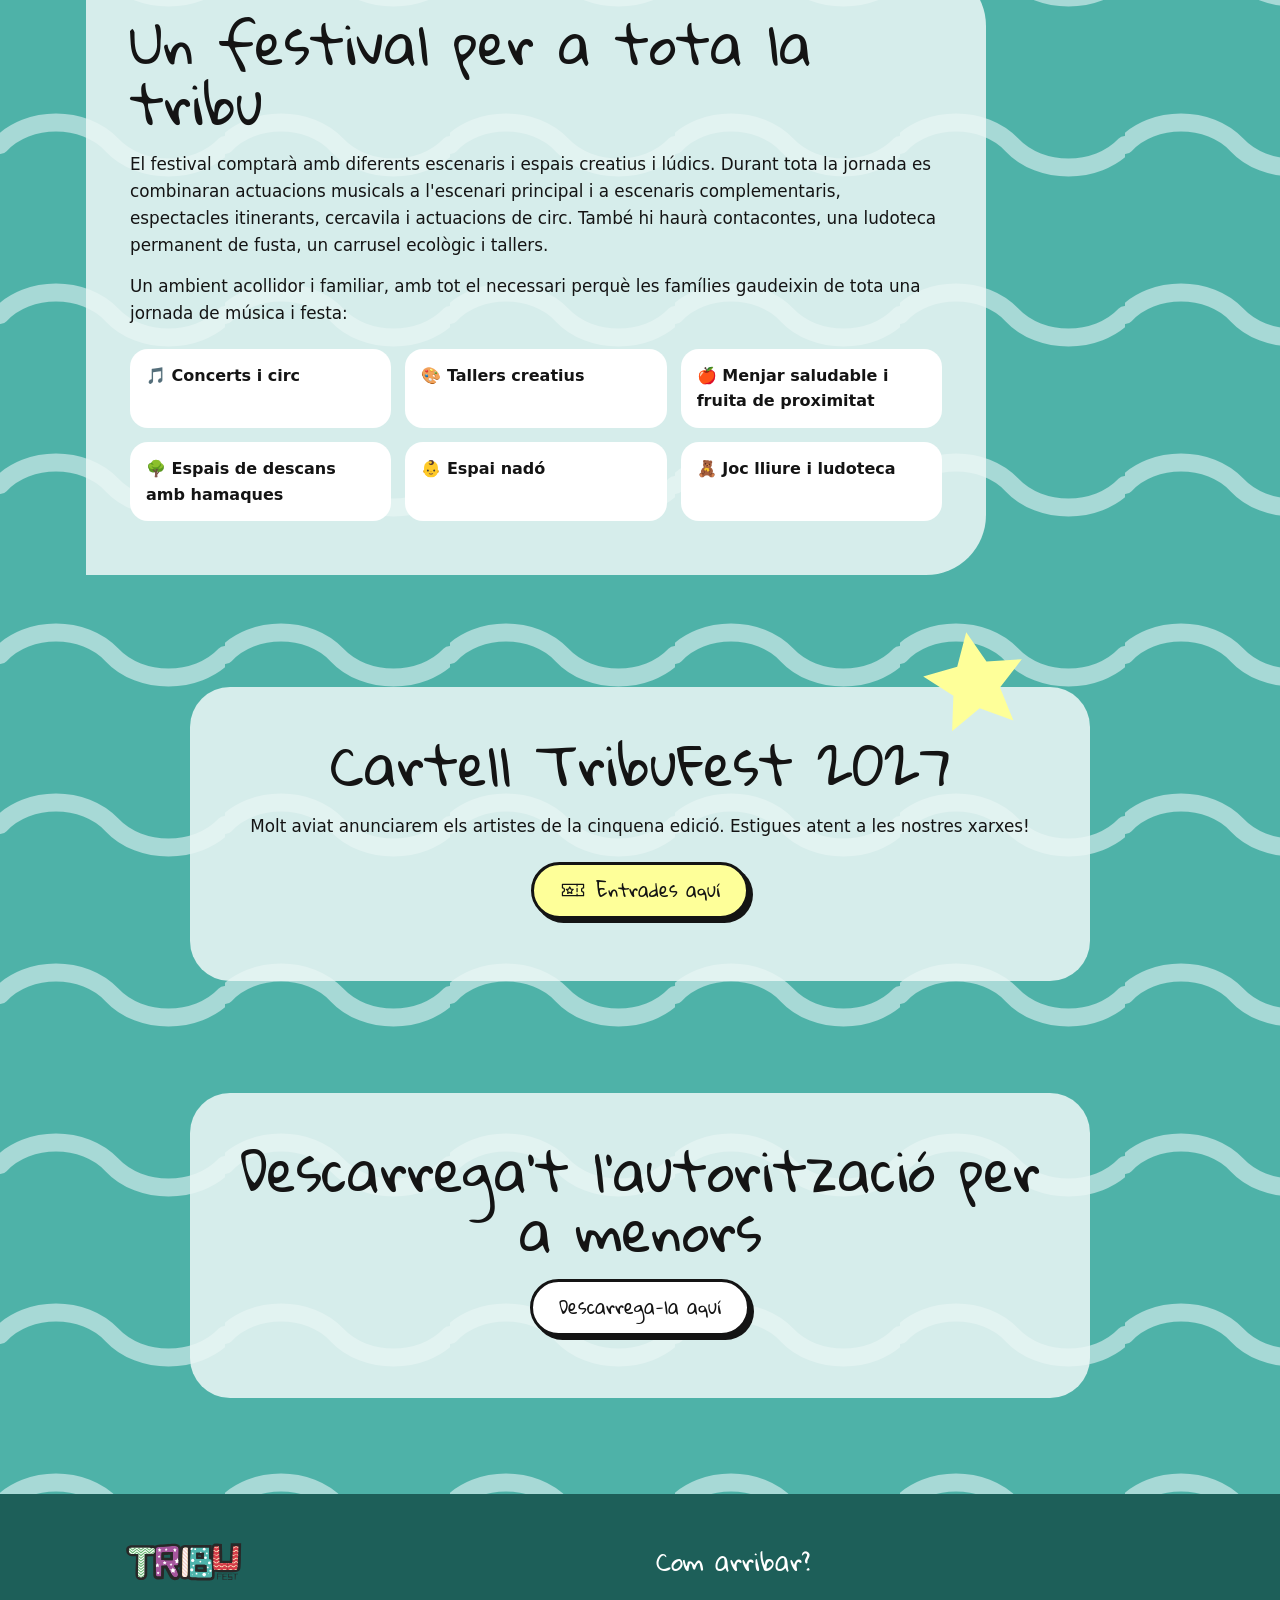
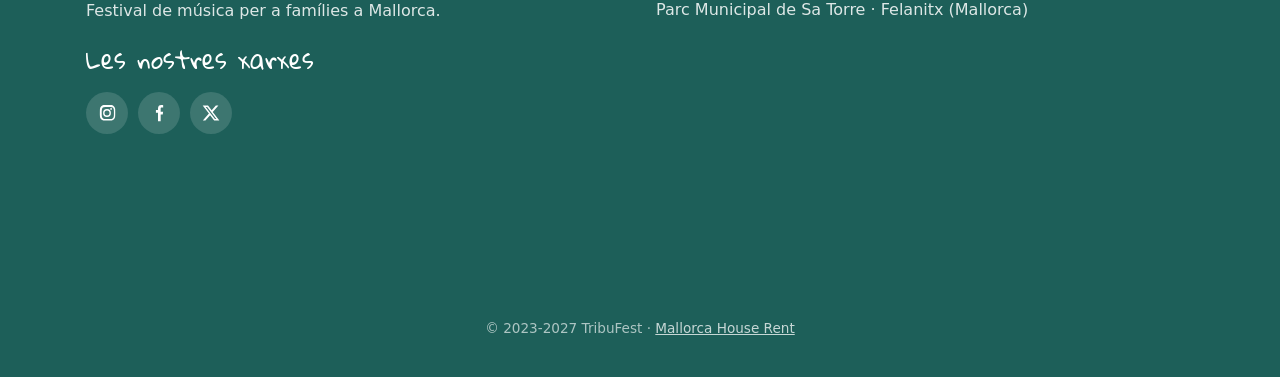
==== commit 0221d60a: "Entrades 2027 a la venda: widget d'Entradium dins la web i compte enrere a les 12 h Co-Authored-By: " ====
--- a/web/index.html
+++ b/web/index.html
@@ -75,6 +75,7 @@
           <div class="hero-info">
             <p class="edition">2027 · Cinquena edició</p>
             <p class="date">Dissabte 29 de maig</p>
+            <p>🕛 A partir de les 12 h</p>
             <p>📍 Parc Municipal de Sa Torre · Felanitx</p>
             <p><strong>Festival de música per a famílies.</strong> Concerts, circ, tallers creatius, food trucks i molt més!</p>
             <a href="#pricing" class="btn js-entrades" data-venda="Entrades aquí"><svg aria-hidden="true"><use href="#ticket" /></svg><span class="js-entrades-text">Entrades properament</span></a>
@@ -169,10 +170,10 @@
     </div>
   </footer>
 
-  <script src="assets/js/entrades.js"></script>
+  <script src="assets/js/entrades.js?v=3"></script>
   <script>
     // Compte enrere fins a l'obertura del festival
-    const finaleDate = new Date("MAY 29, 2027 11:00:00").getTime();
+    const finaleDate = new Date("MAY 29, 2027 12:00:00").getTime();
     const pad = (n, w) => String(n).padStart(w, '0');
     const timer = () => {
       const diff = Math.max(0, finaleDate - Date.now());
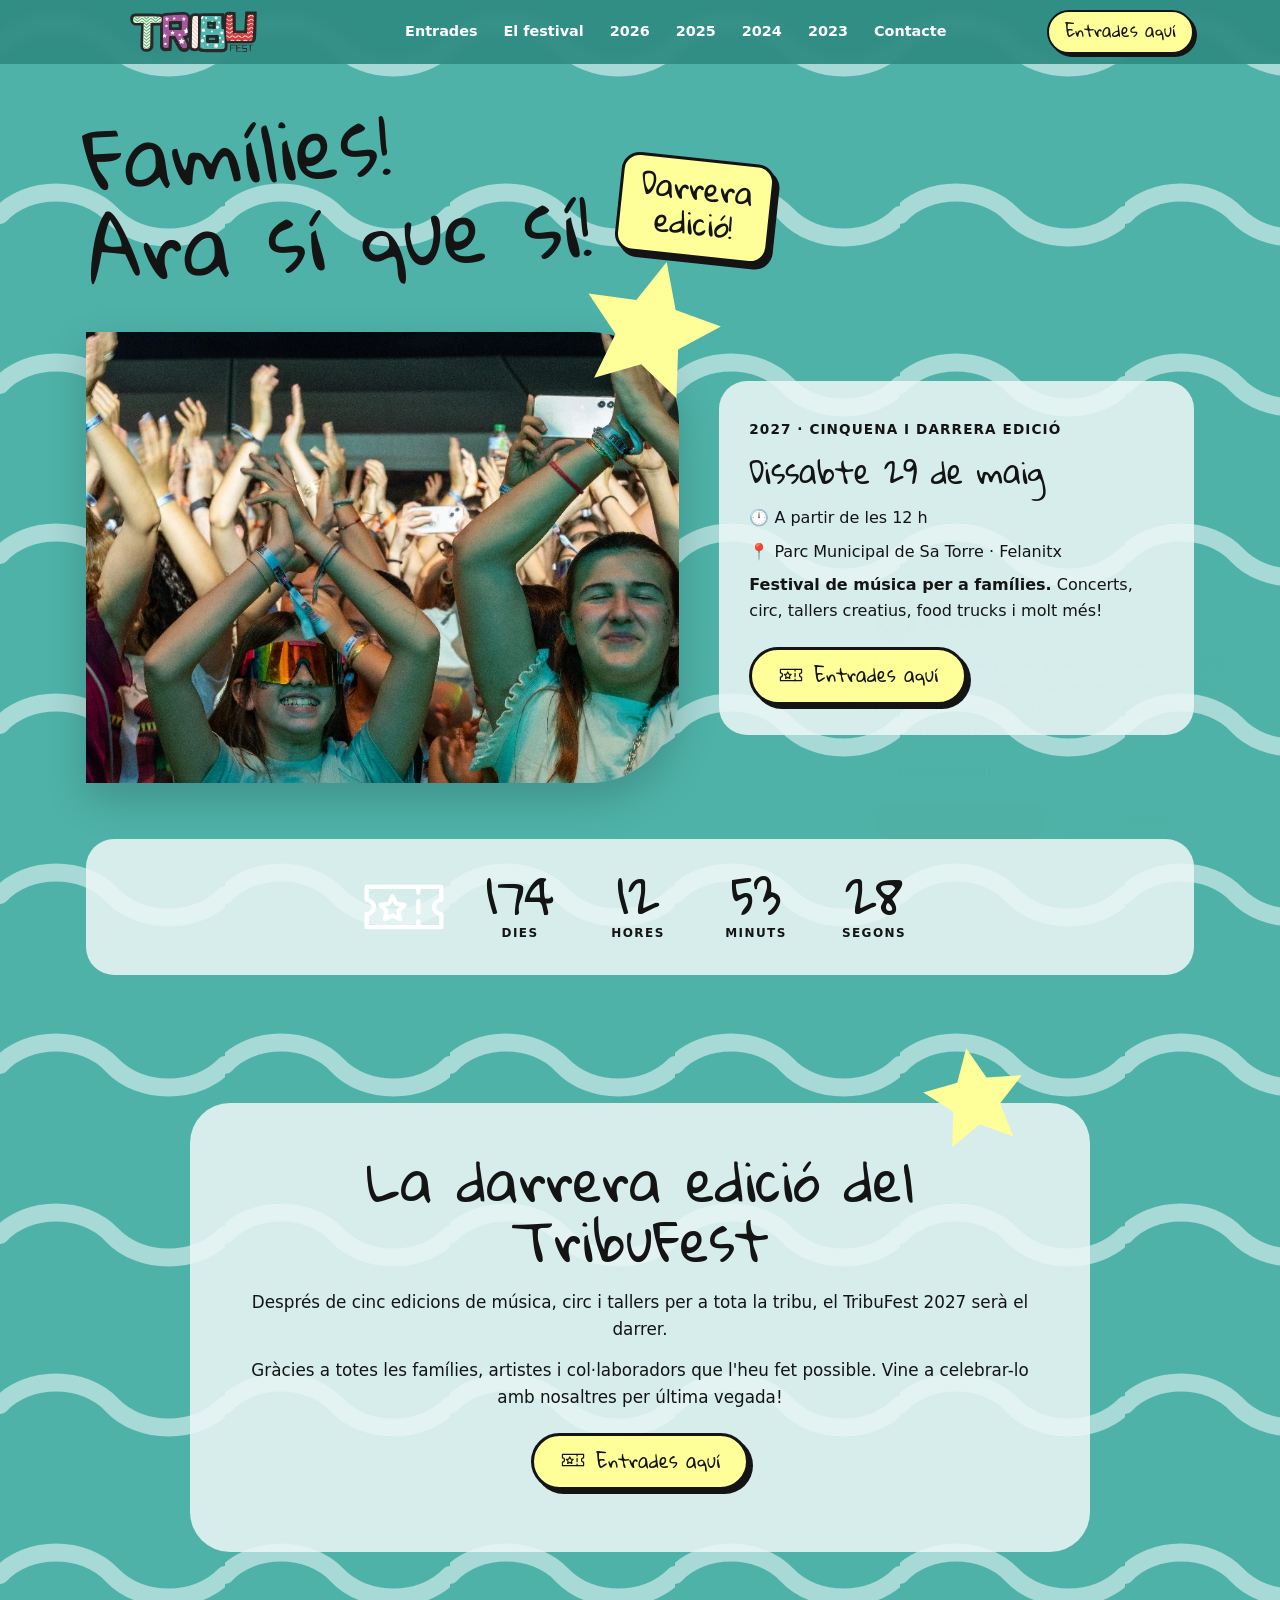
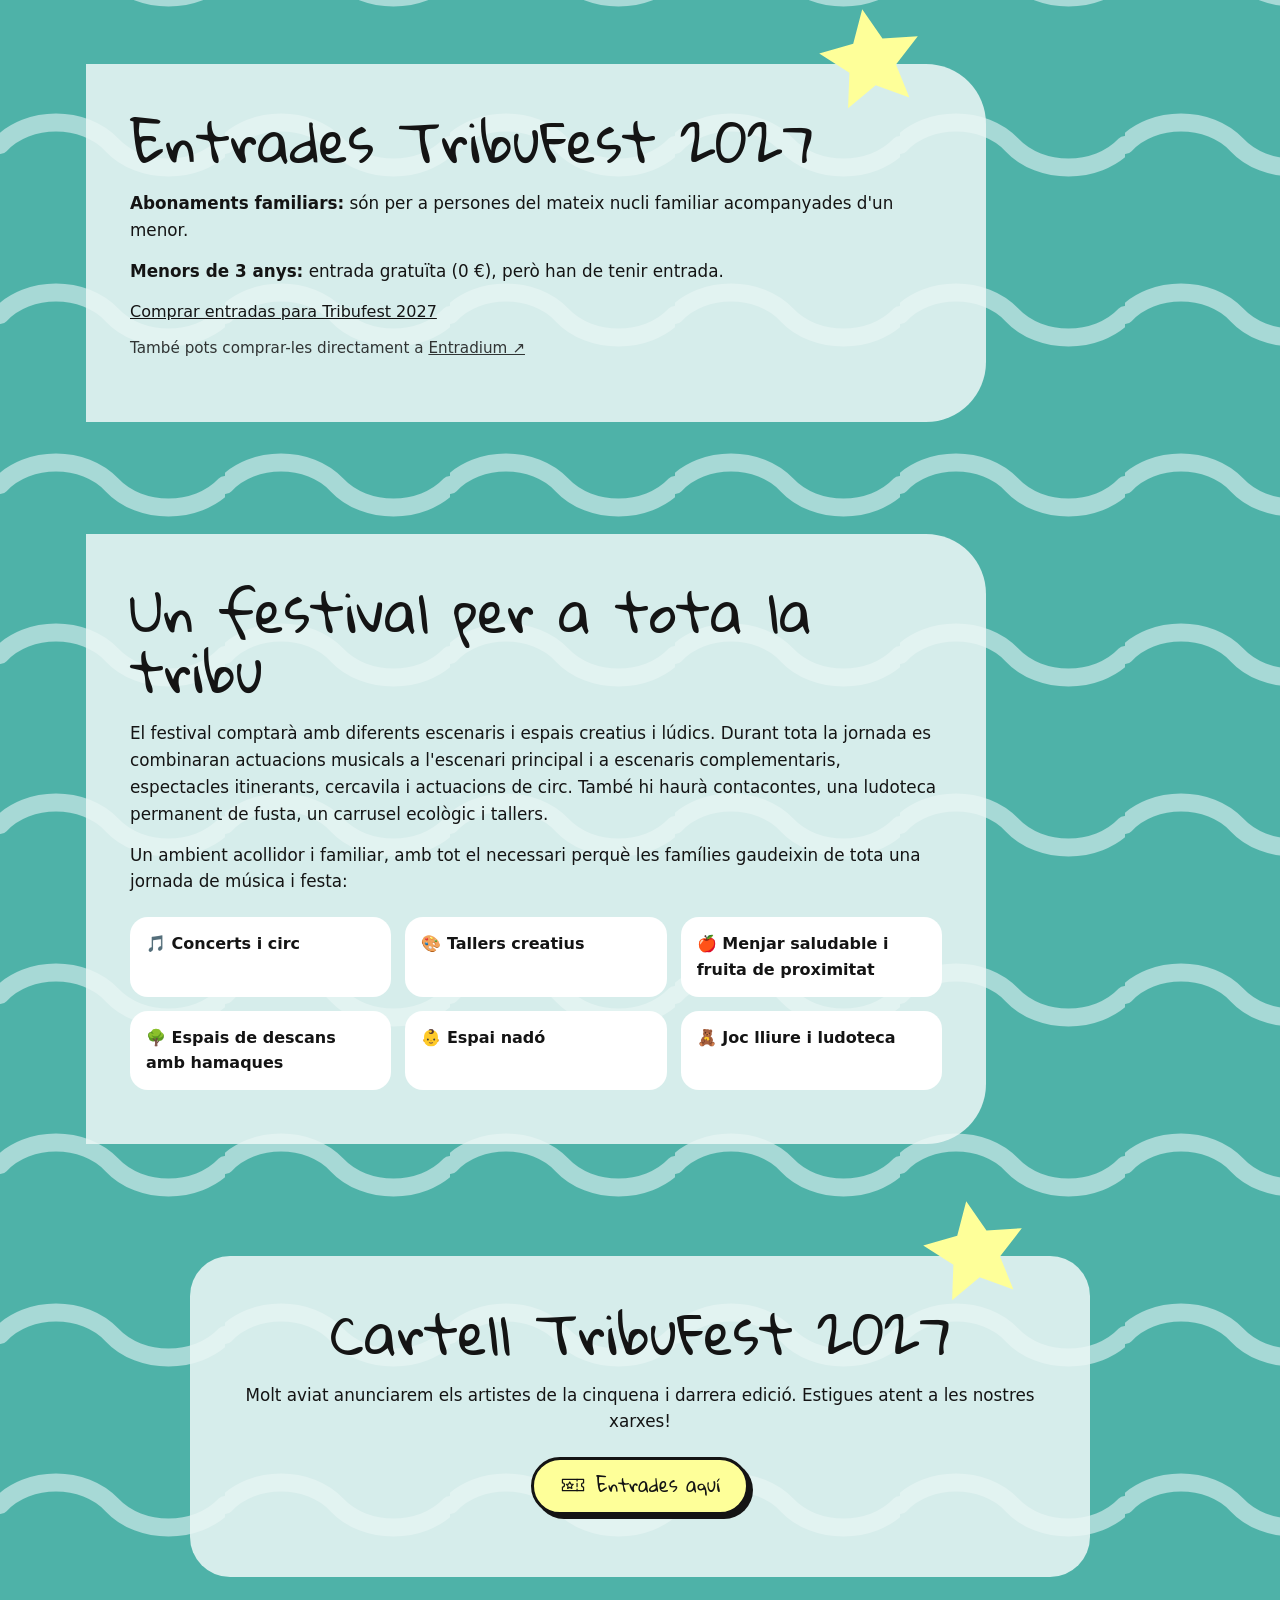
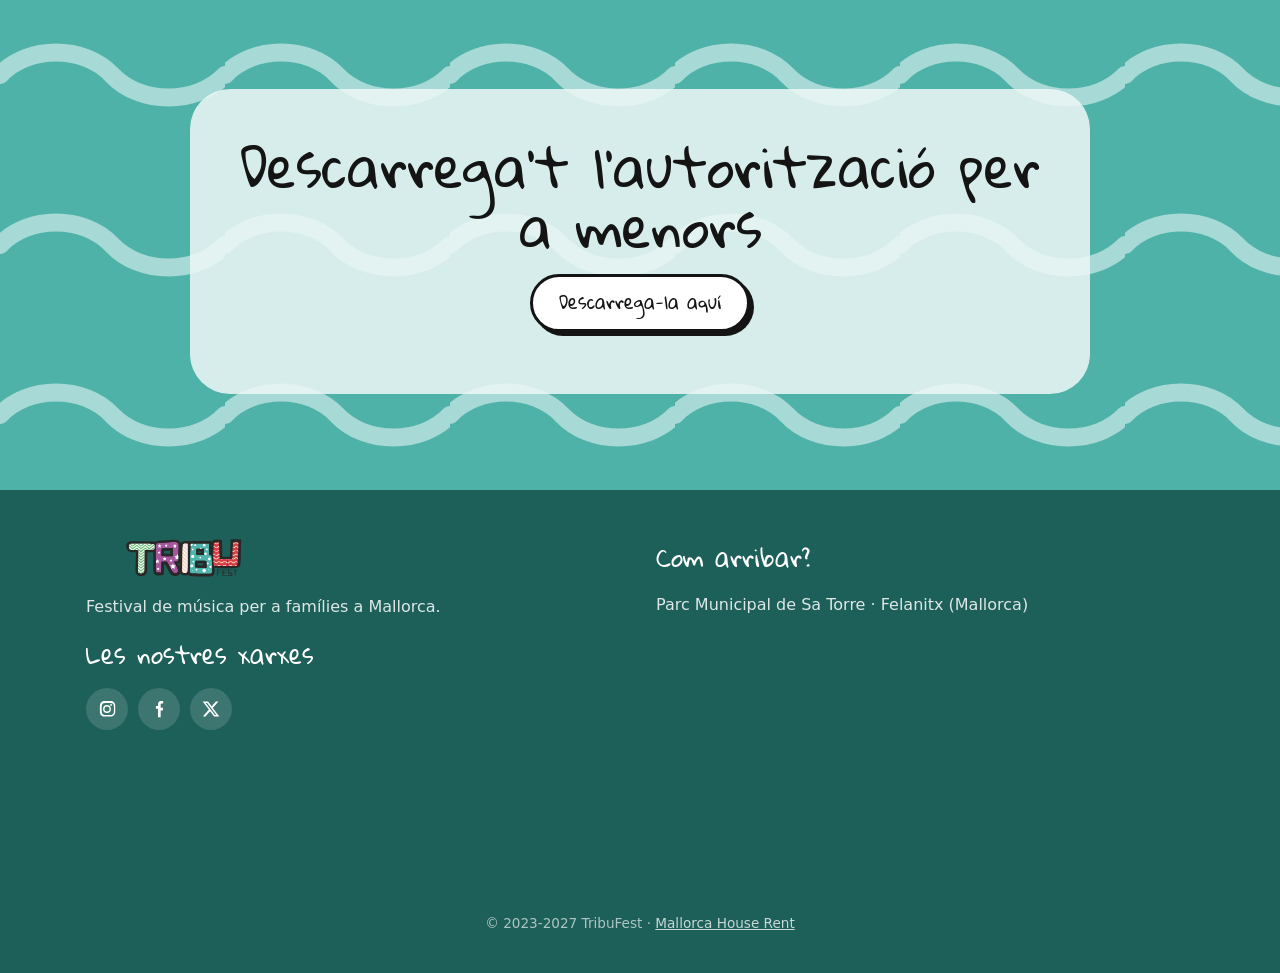
==== commit 2b2cfe0d: "TribuFest 2027, la darrera edició: adhesiu, text i secció de comiat Co-Authored-By: Claude Opus 5.5 " ====
--- a/web/index.html
+++ b/web/index.html
@@ -4,15 +4,15 @@
   <meta charset="utf-8" />
   <meta name="viewport" content="width=device-width, initial-scale=1" />
   <title>TRIBUFEST 2027 · Festival de música per a famílies · Felanitx</title>
-  <meta name="description" content="TribuFest 2027, festival de música per a famílies. Dissabte 29 de maig de 2027 al Parc Municipal de Sa Torre, Felanitx (Mallorca). Concerts, circ, tallers creatius, food trucks i molt més!" />
+  <meta name="description" content="TribuFest 2027, la darrera edició del festival de música per a famílies. Dissabte 29 de maig de 2027 al Parc Municipal de Sa Torre, Felanitx (Mallorca). Concerts, circ, tallers creatius, food trucks i molt més!" />
   <meta name="theme-color" content="#2f8c83" />
   <link rel="shortcut icon" type="image/x-icon" href="assets/images/favicon.svg" />
   <meta property="og:type" content="website" />
   <meta property="og:title" content="TribuFest 2027 · Famílies! Ara sí que sí!" />
-  <meta property="og:description" content="Dissabte 29 de maig de 2027 · Parc Municipal de Sa Torre, Felanitx" />
+  <meta property="og:description" content="La darrera edició! Dissabte 29 de maig de 2027 · Parc Municipal de Sa Torre, Felanitx" />
   <meta property="og:image" content="https://www.tribufest.com/assets/images/2027/families.webp" />
   <link rel="preload" href="assets/fonts/2027/gloria-hallelujah-latin-400-normal.woff2" as="font" type="font/woff2" crossorigin />
-  <link rel="stylesheet" href="assets/css/tribu-2027.css?v=2" />
+  <link rel="stylesheet" href="assets/css/tribu-2027.css?v=3" />
 
   <!-- Google tag (gtag.js) -->
   <script async src="https://www.googletagmanager.com/gtag/js?id=AW-11187480330"></script>
@@ -66,14 +66,17 @@
   <main>
     <section class="hero">
       <div class="wrap">
-        <h1 class="hand">Famílies!<br />Ara sí que sí!</h1>
+        <div class="hero-title">
+          <h1 class="hand">Famílies!<br />Ara sí que sí!</h1>
+          <span class="sticker hand">Darrera<br />edició!</span>
+        </div>
         <div class="hero-grid">
           <div class="photo">
             <img src="assets/images/2027/families.webp" alt="Públic del TribuFest aplaudint en un concert" width="832" height="633" fetchpriority="high" />
             <svg class="star" aria-hidden="true"><use href="#star" /></svg>
           </div>
           <div class="hero-info">
-            <p class="edition">2027 · Cinquena edició</p>
+            <p class="edition">2027 · Cinquena i darrera edició</p>
             <p class="date">Dissabte 29 de maig</p>
             <p>🕛 A partir de les 12 h</p>
             <p>📍 Parc Municipal de Sa Torre · Felanitx</p>
@@ -88,6 +91,18 @@
           <div class="box"><span class="num" id="hours">00</span><span class="lbl">Hores</span></div>
           <div class="box"><span class="num" id="minutes">00</span><span class="lbl">Minuts</span></div>
           <div class="box"><span class="num" id="seconds">00</span><span class="lbl">Segons</span></div>
+        </div>
+      </div>
+    </section>
+
+    <section id="darrera" class="section">
+      <div class="wrap">
+        <div class="card center">
+          <svg class="star" aria-hidden="true"><use href="#star" /></svg>
+          <h2>La darrera edició del TribuFest</h2>
+          <p>Després de cinc edicions de música, circ i tallers per a tota la tribu, el TribuFest 2027 serà el darrer.</p>
+          <p>Gràcies a totes les famílies, artistes i col·laboradors que l'heu fet possible. Vine a celebrar-lo amb nosaltres per última vegada!</p>
+          <p style="margin-top:22px"><a href="#pricing" class="btn js-entrades" data-venda="Entrades aquí"><svg aria-hidden="true"><use href="#ticket" /></svg><span class="js-entrades-text">Entrades properament</span></a></p>
         </div>
       </div>
     </section>
@@ -131,7 +146,7 @@
         <div class="card center">
           <svg class="star" aria-hidden="true"><use href="#star" /></svg>
           <h2>Cartell TribuFest 2027</h2>
-          <p>Molt aviat anunciarem els artistes de la cinquena edició. Estigues atent a les nostres xarxes!</p>
+          <p>Molt aviat anunciarem els artistes de la cinquena i darrera edició. Estigues atent a les nostres xarxes!</p>
           <p style="margin-top:22px"><a href="#pricing" class="btn js-entrades" data-venda="Entrades aquí"><svg aria-hidden="true"><use href="#ticket" /></svg><span class="js-entrades-text">Entrades properament</span></a></p>
         </div>
       </div>
--- a/web/assets/css/tribu-2027.css
+++ b/web/assets/css/tribu-2027.css
@@ -69,6 +69,10 @@
 .hero-info .edition { font-weight: 800; letter-spacing: 0.08em; text-transform: uppercase; font-size: 0.85rem; }
 .hero-info .btn { margin-top: 16px; }
 
+/* Adhesiu «Darrera edició!» */
+.hero-title { display: flex; align-items: center; gap: 28px; flex-wrap: wrap; }
+.sticker { display: inline-block; background: var(--star); color: var(--ink); border: 3px solid var(--ink); border-radius: 18px; padding: 10px 18px 14px; font-size: clamp(1.3rem, 3vw, 1.9rem); text-align: center; transform: rotate(6deg); box-shadow: 5px 5px 0 var(--ink); }
+
 /* Compte enrere */
 .countdown { margin-top: 56px; background: var(--card); border-radius: 28px; padding: 22px; display: flex; align-items: center; justify-content: center; gap: 22px; flex-wrap: wrap; }
 .countdown .box { text-align: center; min-width: 96px; }
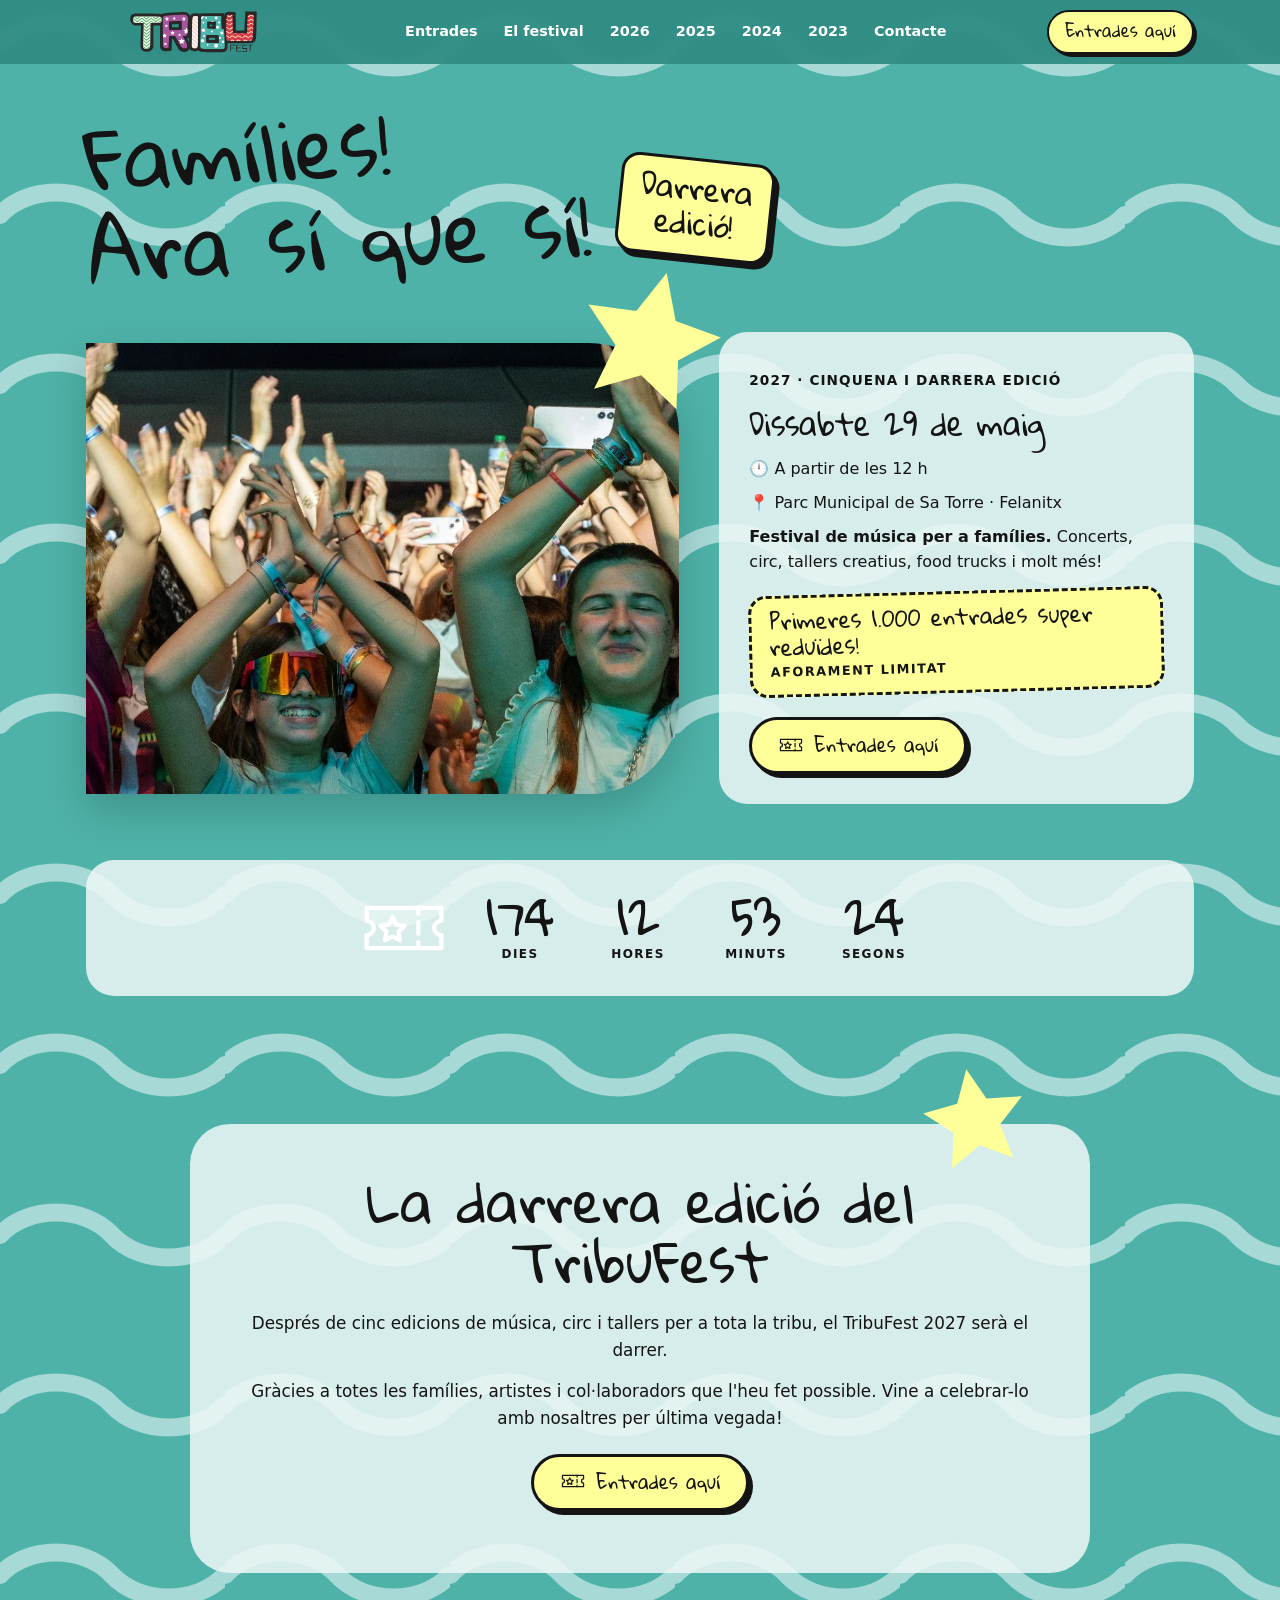
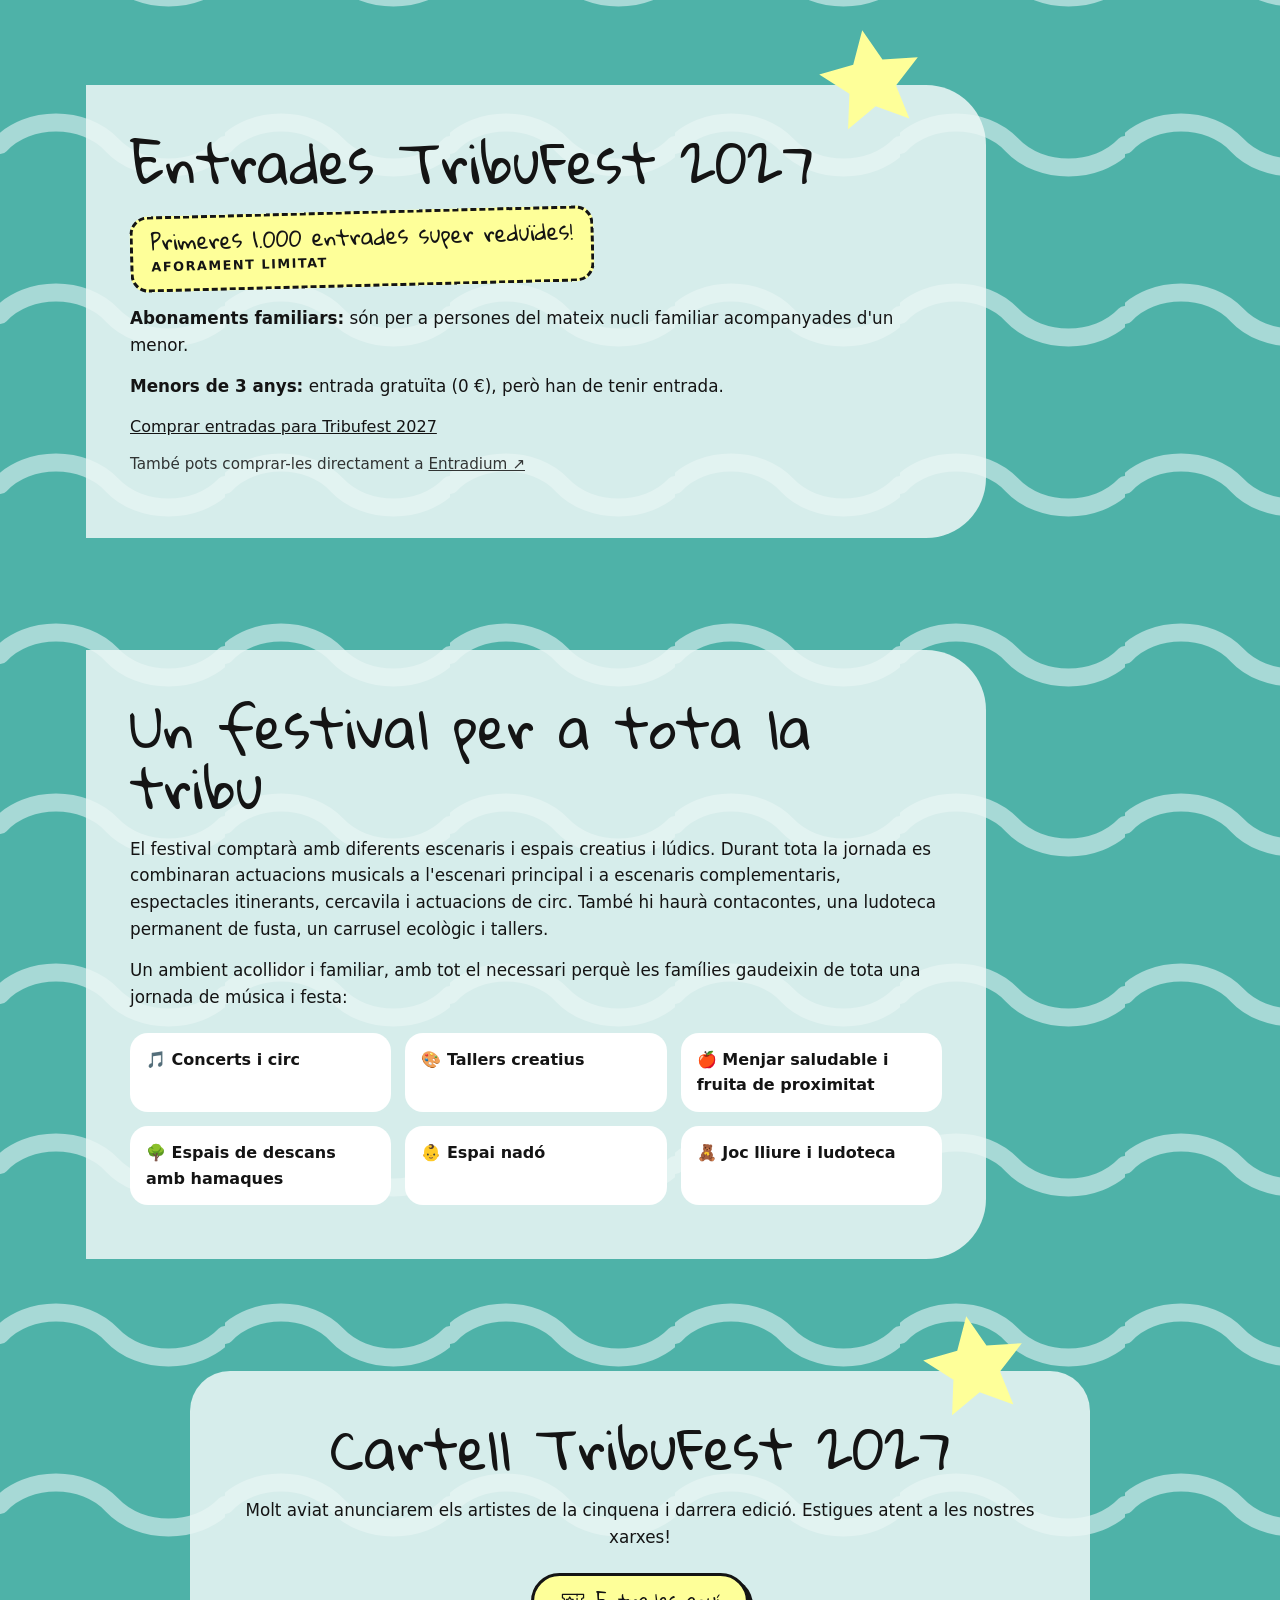
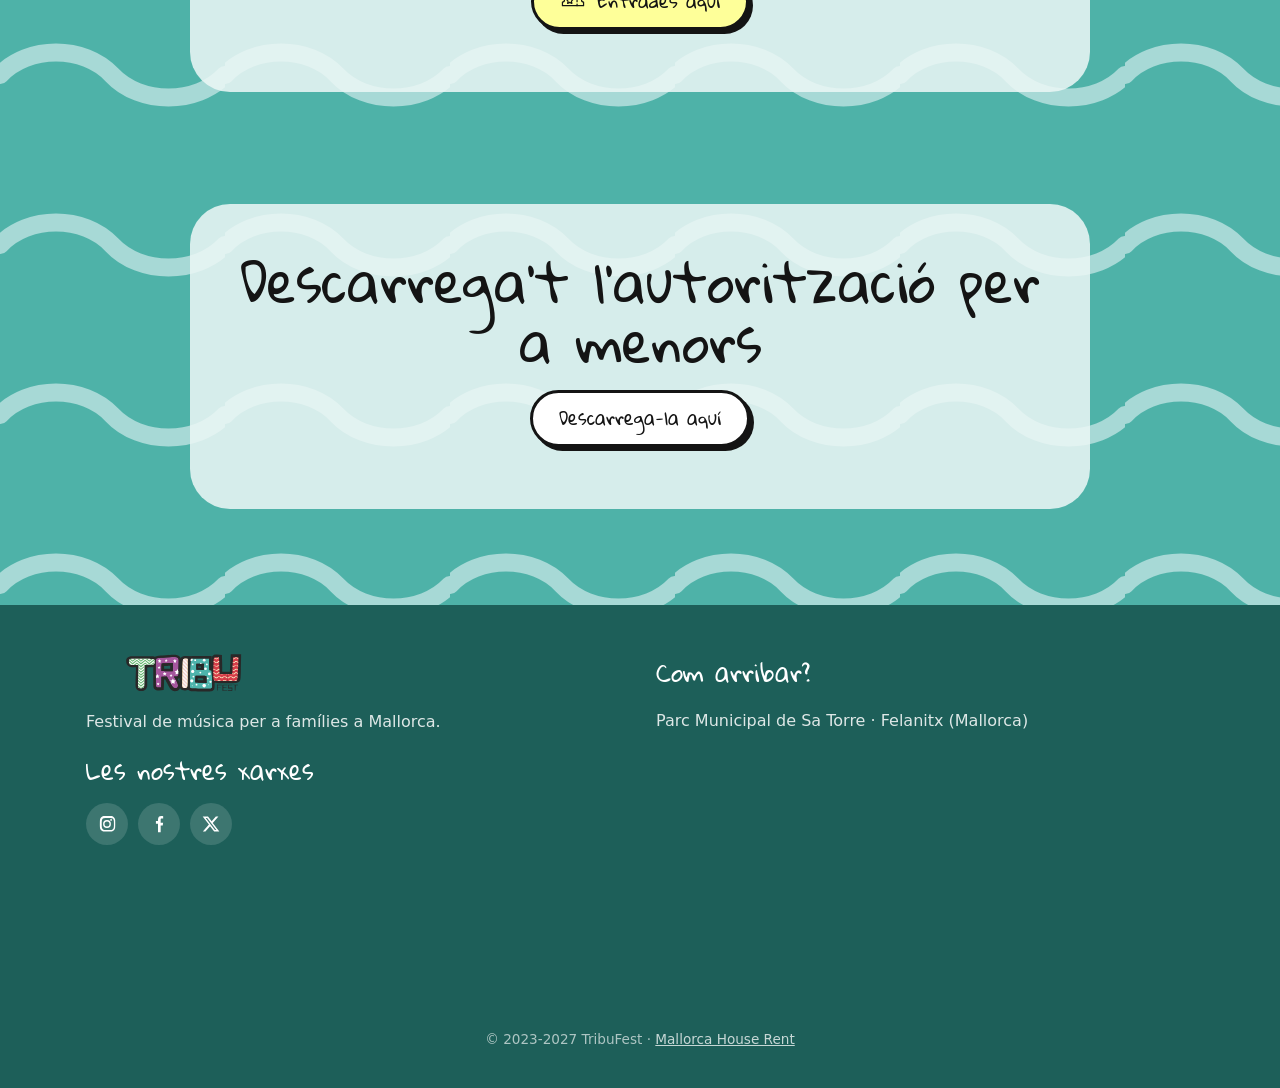
==== commit 59f3258b: "Avís: primeres 1.000 entrades super reduïdes, aforament limitat Co-Authored-By: Claude Opus 5.5 <nor" ====
--- a/web/index.html
+++ b/web/index.html
@@ -9,10 +9,10 @@
   <link rel="shortcut icon" type="image/x-icon" href="assets/images/favicon.svg" />
   <meta property="og:type" content="website" />
   <meta property="og:title" content="TribuFest 2027 · Famílies! Ara sí que sí!" />
-  <meta property="og:description" content="La darrera edició! Dissabte 29 de maig de 2027 · Parc Municipal de Sa Torre, Felanitx" />
+  <meta property="og:description" content="La darrera edició! Primeres 1.000 entrades super reduïdes. Dissabte 29 de maig de 2027 · Parc Municipal de Sa Torre, Felanitx" />
   <meta property="og:image" content="https://www.tribufest.com/assets/images/2027/families.webp" />
   <link rel="preload" href="assets/fonts/2027/gloria-hallelujah-latin-400-normal.woff2" as="font" type="font/woff2" crossorigin />
-  <link rel="stylesheet" href="assets/css/tribu-2027.css?v=3" />
+  <link rel="stylesheet" href="assets/css/tribu-2027.css?v=4" />
 
   <!-- Google tag (gtag.js) -->
   <script async src="https://www.googletagmanager.com/gtag/js?id=AW-11187480330"></script>
@@ -81,6 +81,7 @@
             <p>🕛 A partir de les 12 h</p>
             <p>📍 Parc Municipal de Sa Torre · Felanitx</p>
             <p><strong>Festival de música per a famílies.</strong> Concerts, circ, tallers creatius, food trucks i molt més!</p>
+            <p class="promo"><span class="hand">Primeres 1.000 entrades super reduïdes!</span><span class="promo-sub">Aforament limitat</span></p>
             <a href="#pricing" class="btn js-entrades" data-venda="Entrades aquí"><svg aria-hidden="true"><use href="#ticket" /></svg><span class="js-entrades-text">Entrades properament</span></a>
           </div>
         </div>
@@ -112,6 +113,7 @@
         <div class="card">
           <svg class="star" aria-hidden="true"><use href="#star" /></svg>
           <h2>Entrades TribuFest 2027</h2>
+          <p class="promo"><span class="hand">Primeres 1.000 entrades super reduïdes!</span><span class="promo-sub">Aforament limitat</span></p>
           <p><strong>Abonaments familiars:</strong> són per a persones del mateix nucli familiar acompanyades d'un menor.</p>
           <p><strong>Menors de 3 anys:</strong> entrada gratuïta (0 €), però han de tenir entrada.</p>
           <div id="entrades-properament">
--- a/web/assets/css/tribu-2027.css
+++ b/web/assets/css/tribu-2027.css
@@ -73,6 +73,12 @@
 .hero-title { display: flex; align-items: center; gap: 28px; flex-wrap: wrap; }
 .sticker { display: inline-block; background: var(--star); color: var(--ink); border: 3px solid var(--ink); border-radius: 18px; padding: 10px 18px 14px; font-size: clamp(1.3rem, 3vw, 1.9rem); text-align: center; transform: rotate(6deg); box-shadow: 5px 5px 0 var(--ink); }
 
+/* Avís «Primeres 1.000 entrades» */
+.promo { display: inline-flex; flex-direction: column; gap: 2px; background: var(--star); border: 3px dashed var(--ink); border-radius: 18px; padding: 10px 18px 12px; margin: 14px 0 4px; transform: rotate(-1.5deg); }
+.promo .hand { font-size: 1.35rem; line-height: 1.2; }
+.promo-sub { font-weight: 800; font-size: 0.8rem; letter-spacing: 0.12em; text-transform: uppercase; }
+.card .promo { margin: 0 0 18px; }
+
 /* Compte enrere */
 .countdown { margin-top: 56px; background: var(--card); border-radius: 28px; padding: 22px; display: flex; align-items: center; justify-content: center; gap: 22px; flex-wrap: wrap; }
 .countdown .box { text-align: center; min-width: 96px; }
